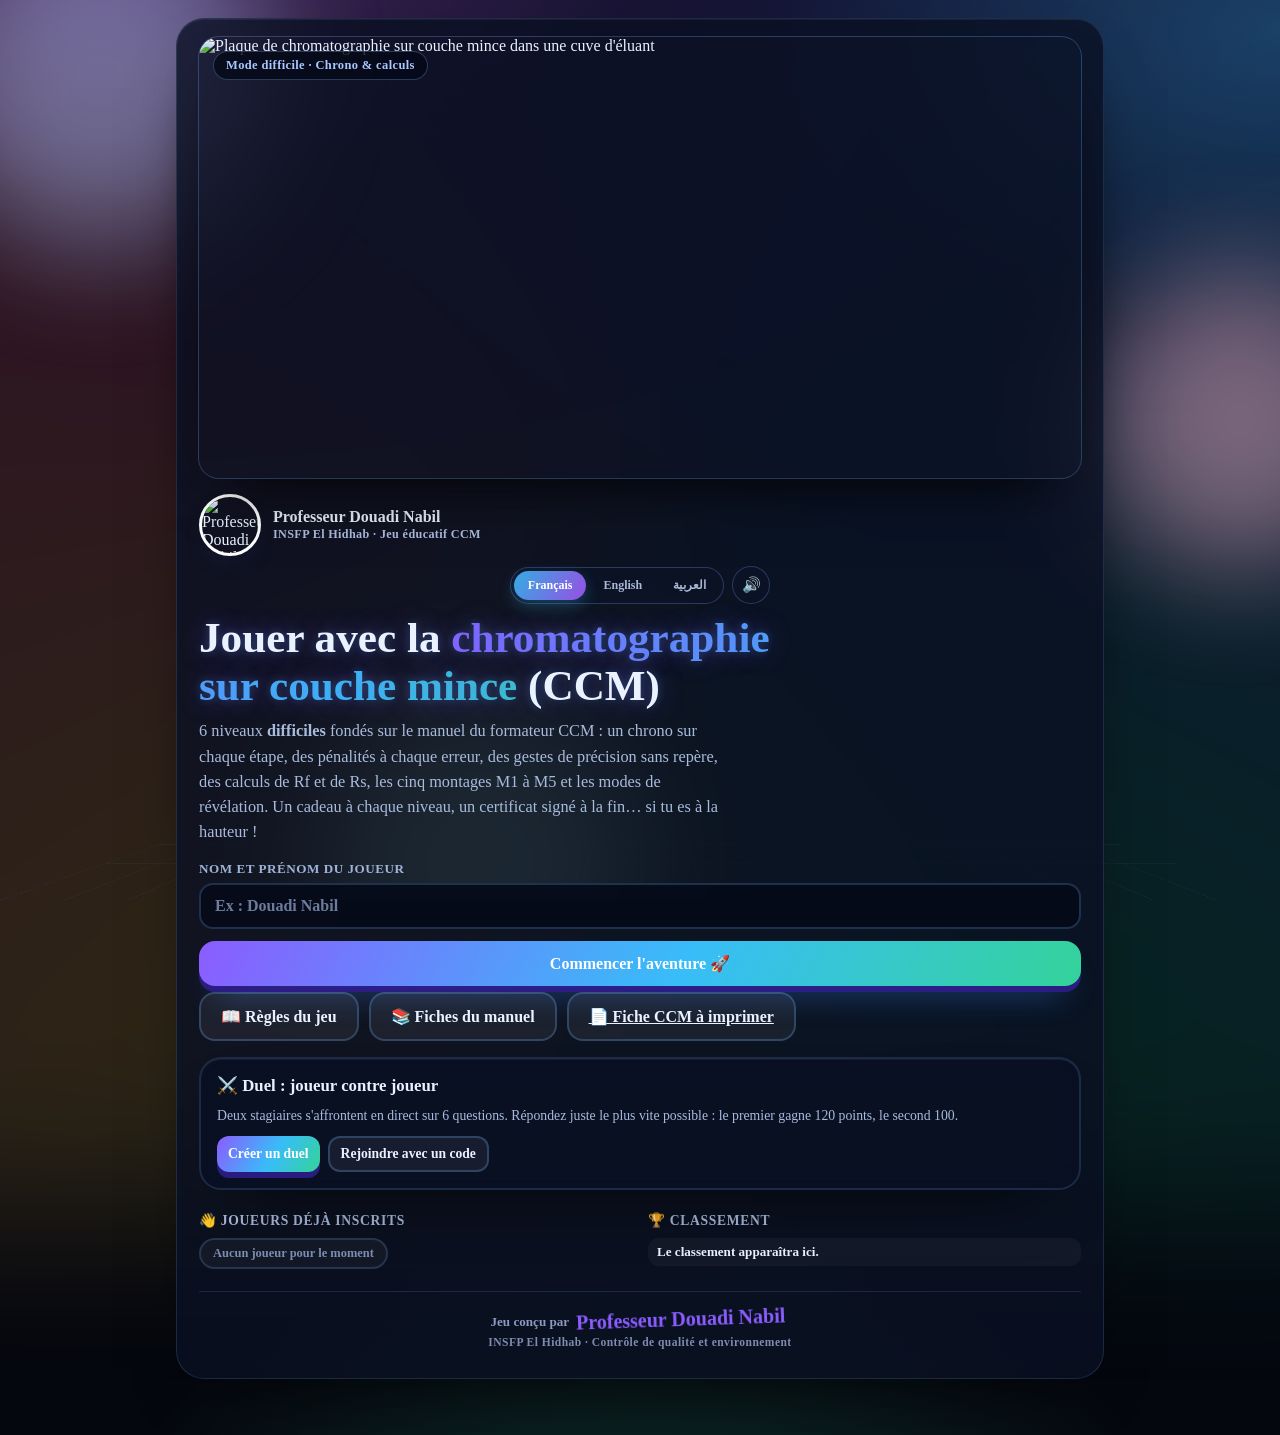
==== index.html @ 7865f190 "Add files via upload" ====
<!DOCTYPE html>
<html lang="fr">
<head>
<meta charset="utf-8">
<meta name="viewport" content="width=device-width, initial-scale=1">
<title>Jouer avec la chromatographie sur couche mince (CCM)</title>
<link rel="icon" type="image/png" href="images/favicon.png">
<link rel="apple-touch-icon" href="images/logo-professeur.png">
<link rel="stylesheet" href="styles.css">
</head>
<body>

<div class="blobs" aria-hidden="true">
  <span class="blob b1"></span><span class="blob b2"></span><span class="blob b3"></span>
</div>

<header id="topbar" class="topbar hidden">
  <button id="btnBackMap" class="btn-ghost" type="button">← Niveaux</button>
  <div class="topbar-player" id="tbPlayer">—</div>
  <div class="topbar-score">⭐ <span id="tbTotal">0</span> pts</div>
  <div class="lang-switch" role="group" aria-label="Langue / Language / اللغة">
    <button class="lang-btn" data-lang="fr" type="button">FR</button>
    <button class="lang-btn" data-lang="en" type="button">EN</button>
    <button class="lang-btn" data-lang="ar" type="button">ع</button>
  </div>
  <button class="sound-btn" data-sound type="button" aria-label="Son">🔊</button>
  <button id="btnRulesTop" class="btn-ghost btn-small" type="button" aria-label="Règles du jeu" data-i18n-aria="nav.rulesAria">📖</button>
  <button id="btnManuelTop" class="btn-ghost btn-small" type="button" aria-label="Fiches du manuel CCM" data-i18n-aria="nav.manualAria">📚</button>
</header>

<main id="app">

  <!-- ---------- ACCUEIL ---------- -->
  <section id="screen-home" class="screen">
    <div class="home-card">
      <div class="hero">
        <img src="images/tlc-hero.jpg" alt="Plaque de chromatographie sur couche mince dans une cuve d'éluant">
        <span class="hero-badge" data-i18n="home.badge">Mode difficile · Chrono &amp; calculs</span>
      </div>

      <div class="brand">
        <img class="brand-logo" src="images/logo-professeur.png" alt="Professeur Douadi Nabil">
        <div class="brand-txt">
          <strong>Professeur Douadi Nabil</strong>
          <span data-i18n="home.brandSub">INSFP El Hidhab · Jeu éducatif CCM</span>
        </div>
      </div>

      <div class="home-tools">
        <div class="lang-switch home-lang" role="group" aria-label="Langue / Language / اللغة">
          <button class="lang-btn" data-lang="fr" type="button">Français</button>
          <button class="lang-btn" data-lang="en" type="button">English</button>
          <button class="lang-btn" data-lang="ar" type="button">العربية</button>
        </div>
        <button class="sound-btn" data-sound type="button" aria-label="Son">🔊</button>
      </div>

      <h1 data-i18n="home.title" data-i18n-html>Jouer avec la <span class="grad">chromatographie<br>sur couche mince</span> (CCM)</h1>
      <p class="lead" data-i18n="home.lead" data-i18n-html>
        6 niveaux <strong>difficiles</strong> fondés sur le manuel du formateur CCM : un chrono sur chaque étape,
        des pénalités à chaque erreur, des gestes de précision sans repère, des calculs de Rf et de Rs,
        les cinq montages M1 à M5 et les modes de révélation.
        Un cadeau à chaque niveau, un certificat à la fin… si tu es à la hauteur&nbsp;!
      </p>

      <form id="playerForm" class="player-form" autocomplete="off">
        <label class="field">
          <span data-i18n="home.nameLabel">Nom et prénom du joueur</span>
          <input id="inputNomComplet" type="text" maxlength="48" placeholder="Ex : Douadi Nabil" data-i18n-placeholder="home.namePlaceholder" required>
        </label>
        <button type="submit" class="btn btn-primary btn-wide" data-i18n="home.start">Commencer l'aventure 🚀</button>
      </form>

      <p id="formHint" class="hint hidden"></p>

      <div class="home-actions">
        <button id="btnRulesHome" class="btn btn-ghost" type="button" data-i18n="nav.rules">📖 Règles du jeu</button>
        <button id="btnManuelHome" class="btn btn-ghost" type="button" data-i18n="nav.manual">📚 Fiches du manuel</button>
        <a href="fiche-ccm.html" target="_blank" rel="noopener" class="btn btn-ghost" data-i18n="home.printSheet">📄 Fiche CCM à imprimer</a>
      </div>

      <div class="panel duel-entry">
        <h3 data-i18n="home.duelTitle">⚔️ Duel : joueur contre joueur</h3>
        <p class="atelier-note" data-i18n="home.duelText">Deux stagiaires s'affrontent en direct sur 6 questions. Répondez juste le plus vite possible : le premier gagne 120 points, le second 100.</p>
        <div class="duel-actions">
          <button id="btnCreateDuel" class="btn btn-primary btn-small" type="button" data-i18n="home.createDuel">Créer un duel</button>
          <button id="btnJoinDuel" class="btn btn-ghost btn-small" type="button" data-i18n="home.joinDuel">Rejoindre avec un code</button>
          <button id="btnResumeDuel" class="btn btn-ghost btn-small hidden" type="button" data-i18n="home.resumeDuel">Reprendre le duel</button>
        </div>
        <p class="comp-status offline" id="duelStatus" hidden></p>
      </div>

      <div class="home-extra">
        <div>
          <h3 class="mini-title" data-i18n="home.playersTitle">👋 Joueurs déjà inscrits</h3>
          <div id="homePlayers" class="players-strip"></div>
        </div>
        <div>
          <h3 class="mini-title" data-i18n="home.leaderTitle">🏆 Classement</h3>
          <div id="homeLeader" class="leaderboard small"></div>
        </div>
      </div>

      <p class="credit">
        <span data-i18n="home.credit">Jeu conçu par</span> <span class="credit-sign">Professeur Douadi Nabil</span>
        <span class="credit-role" data-i18n="home.creditRole">INSFP El Hidhab · Contrôle de qualité et environnement</span>
      </p>
    </div>
  </section>

  <!-- ---------- DUEL ENTRE STAGIAIRES ---------- -->
  <section id="screen-duel" class="screen hidden">
    <div class="duel-card">
      <div class="duel-top">
        <button id="btnDuelExit" class="btn btn-ghost btn-small" type="button" data-i18n="duel.quit">← Quitter</button>
        <span class="duel-badge">Code du duel : <b id="duelCode">—</b></span>
        <button id="btnDuelCopy" class="btn btn-ghost btn-small" type="button" data-i18n="duel.copy">Copier le code</button>
      </div>
      <div class="duel-board">
        <div class="duel-side">
          <span class="duel-pname" id="duelMeName">—</span>
          <span class="duel-pscore" id="duelMeScore">0</span>
        </div>
        <span class="duel-vs">VS</span>
        <div class="duel-side opp">
          <span class="duel-pname" id="duelOppName" data-i18n="duel.waiting">En attente…</span>
          <span class="duel-pscore" id="duelOppScore">0</span>
        </div>
      </div>
      <div class="duel-progress"><div class="duel-progress-fill" id="duelProgress"></div></div>
      <p id="duelError" class="hint hidden"></p>
      <div id="duelBody" class="duel-body"></div>
    </div>
  </section>

  <!-- ---------- CARTE DES NIVEAUX ---------- -->
  <section id="screen-map" class="screen hidden">
    <div class="map-head">
      <div>
        <p class="eyebrow" data-i18n="map.eyebrow">Joueur</p>
        <h2 id="mapPlayer">—</h2>
      </div>
      <div class="map-total">
        <span id="mapTotal">0</span>
        <small data-i18n="map.outOf">points / 600</small>
      </div>
    </div>

    <div class="bar bar-lg"><div id="mapProgress"></div></div>

    <div id="phaseGrid" class="phase-grid"></div>

    <div class="panels">
      <div class="panel">
        <h3 data-i18n="map.gifts">🎁 Mes cadeaux</h3>
        <div id="giftShelf" class="gift-shelf"></div>
      </div>
      <div class="panel">
        <h3 data-i18n="map.localBoard">🏆 Classement (cet appareil)</h3>
        <div id="leaderboard" class="leaderboard"></div>
      </div>
    </div>

    <div class="panel competition">
      <h3 data-i18n="map.compTitle">🌐 Compétition en ligne</h3>
      <p class="comp-status offline" id="compStatus" data-i18n="map.compChecking">Vérification du serveur de compétition…</p>
      <div id="onlineLeaderboard" class="leaderboard"></div>
      <div class="comp-actions">
        <button id="btnPublishScore" class="btn btn-primary btn-small" type="button" data-i18n="map.publish">Publier mon score</button>
        <button id="btnRefreshOnline" class="btn btn-ghost btn-small" type="button" data-i18n="map.refresh">Actualiser</button>
        <button id="btnResetOnline" class="btn btn-ghost btn-small" type="button" data-i18n="map.reset">Réinitialiser (professeur)</button>
      </div>
      <p class="atelier-note" style="margin-top:8px" data-i18n="map.compNote">Les stagiaires qui ouvrent le jeu en ligne partagent ce classement ; le meilleur score de chaque niveau est conservé.</p>
    </div>

    <div class="map-actions">
      <button id="btnCertificat" class="btn btn-primary hidden" type="button" data-i18n="map.certificate">🏅 Voir mon certificat</button>
      <button id="btnRulesMap" class="btn btn-ghost" type="button" data-i18n="nav.rules">📖 Règles du jeu</button>
      <button id="btnManuelMap" class="btn btn-ghost" type="button" data-i18n="nav.manual">📚 Fiches du manuel</button>
      <a href="fiche-ccm.html" target="_blank" rel="noopener" class="btn btn-ghost" data-i18n="map.printSheet">📄 Fiche CCM à imprimer</a>
      <button id="btnChangePlayer" class="btn btn-ghost" type="button" data-i18n="map.changePlayer">Changer de joueur</button>
    </div>
  </section>

  <!-- ---------- NIVEAU EN COURS ---------- -->
  <section id="screen-phase" class="screen hidden">
    <div class="phase-head">
      <div class="phase-emoji" id="phaseEmoji">🔬</div>
      <div>
        <p class="eyebrow" id="phaseKicker">Niveau 1</p>
        <h2 id="phaseTitle">—</h2>
      </div>
      <div class="phase-score"><span id="phaseScore">0</span><small data-i18n="phase.outOf">/ 100 pts</small></div>
    </div>
    <div class="bar"><div id="phaseProgressBar"></div></div>

    <div id="stepCard" class="card step-card"></div>
    <div id="stepFooter" class="step-footer"></div>
  </section>

  <!-- ---------- CERTIFICAT ---------- -->
  <section id="screen-end" class="screen hidden">
    <div class="certif">
      <img class="certif-logo" src="images/logo-professeur.png" alt="Professeur Douadi Nabil">
      <p class="eyebrow" data-i18n="cert.eyebrow">Certificat de réussite · CCM</p>
      <h2 id="endName">—</h2>
      <p class="certif-text" data-i18n="cert.text" data-i18n-html>
        a terminé les 6 niveaux du jeu<br>
        <strong>Jouer avec la chromatographie sur couche mince</strong>
      </p>
      <div class="certif-total"><span id="endTotal">0</span> <small data-i18n="cert.totalSmall">/ 600 points</small></div>
      <p class="certif-note"><span data-i18n="cert.note">Note</span> : <b id="endNote">0</b> / 20 <span class="certif-mention" id="endMention">—</span></p>
      <div class="medal" id="endMedal"></div>
      <div class="gift-shelf" id="endGifts"></div>
      <div class="certif-sign">
        <div class="certif-signature">
          <svg class="signature-stroke" viewBox="0 0 240 46" aria-hidden="true">
            <path d="M6 31c13-20 23-25 29-17 6 9-5 18 3 20 9 3 16-17 23-20 6-3 5 11 12 12 8 1 13-13 19-15 5-2 5 9 11 10 9 1 17-8 23-14 6-6 9-3 6 4-3 6-1 9 5 9 9 0 17-6 23-12"/>
            <path d="M16 39c52-7 128-9 210-5"/>
          </svg>
          <p class="certif-sign-name">Professeur Douadi Nabil</p>
          <p class="certif-sign-role" data-i18n="cert.signRole">Formateur · INSFP El Hidhab</p>
        </div>
        <div class="certif-seal" aria-hidden="true">
          <span>INSFP</span>
          <strong>PR D. NABIL</strong>
          <span>CCM</span>
        </div>
      </div>
      <p class="certif-date" id="endDate"></p>
    </div>

    <div class="map-actions">
      <button class="btn btn-primary" id="btnPrint" type="button" data-i18n="cert.print">🖨️ Imprimer mon certificat</button>
      <button class="btn btn-ghost" id="btnEndBack" type="button" data-i18n="cert.back">← Retour aux niveaux</button>
    </div>
  </section>

</main>

<!-- ---------- MODALE CADEAU ---------- -->
<div id="modal" class="modal hidden" role="dialog" aria-modal="true" aria-labelledby="modalTitle">
  <div class="modal-card">
    <img id="modalImg" class="modal-img" src="images/cadeau.jpg" alt="Cadeau de niveau">
    <h3 id="modalTitle" data-i18n="modal.title">Cadeau débloqué !</h3>
    <div class="stars" id="modalStars"></div>
    <p id="modalText"></p>
    <button id="modalBtn" class="btn btn-primary btn-wide" type="button" data-i18n="modal.continue">Continuer</button>
  </div>
</div>

<div id="rulesModal" class="modal hidden" role="dialog" aria-modal="true" aria-labelledby="rulesTitle">
  <div class="modal-card rules-card">
    <h3 id="rulesTitle" data-i18n="rules.title">📖 Règles du jeu</h3>
    <div class="rules-body" id="rulesBody">
      <p class="rules-lead">
        Objectif : terminer les <strong>5 niveaux</strong> de la chromatographie sur couche mince
        en marquant un maximum de points et en débloquant les 5 cadeaux.
      </p>

      <h4>👤 Joueurs</h4>
      <ul>
        <li>Chaque joueur s’inscrit avec son <strong>nom et prénom</strong>, dans un seul champ.</li>
        <li>Scores et cadeaux sont enregistrés sur cet ordinateur : on reprend sa partie avec le même nom.</li>
        <li>Le classement compare tous les joueurs enregistrés sur la machine.</li>
      </ul>

      <h4>🎯 Progression et points</h4>
      <ul>
        <li>6 niveaux, <strong>100 points maximum par niveau</strong> (600 au total).</li>
        <li>Un niveau se débloque en terminant le précédent (score supérieur à 0).</li>
        <li>Seul le <strong>meilleur score</strong> de chaque niveau est conservé : rejouer ne peut que l’améliorer.</li>
        <li>Étoiles : ★ dès qu’un point est marqué, ★★ à partir de 60, ★★★ à partir de 90.</li>
      </ul>

      <h4>⏱ Chrono (mode difficile)</h4>
      <table class="rules-table">
        <tr><th>Étape</th><th>Temps accordé</th></tr>
        <tr><td>Quiz</td><td>18 s</td></tr>
        <tr><td>Choix du matériel</td><td>35 s</td></tr>
        <tr><td>Remise en ordre</td><td>40 s</td></tr>
        <tr><td>Calculs (Rf, Rs, volume)</td><td>30 s</td></tr>
        <tr><td>Dépôt sur la plaque</td><td>22 s</td></tr>
      </table>
      <p class="rules-note">Temps écoulé = 0 point pour l’étape, et la bonne réponse est affichée.</p>

      <h4>⚠️ Pénalités</h4>
      <ul>
        <li>Mauvaise réponse à un quiz : <strong>−5 points</strong>.</li>
        <li>Chaque intrus coché dans le matériel : <strong>−5 points</strong>.</li>
        <li>Chaque erreur dans la remise en ordre : <strong>−5 points</strong>.</li>
        <li>Le score d’un niveau ne peut jamais descendre sous 0.</li>
      </ul>

      <h4>🧪 Règles de laboratoire</h4>
      <ul>
        <li>Tracer la ligne de base <strong>au crayon</strong>, jamais au stylo (son encre serait entraînée).</li>
        <li>Déposer la tache <strong>juste au-dessus de la ligne de base</strong>, au centre : trop haute, trop basse ou trop près du bord, elle est pénalisée.</li>
        <li>L’éluant reste <strong>sous le dépôt</strong> et ne doit jamais le toucher.</li>
        <li>Arrêter l’élution <strong>sur la ligne d’arrêt</strong> : trop tôt ou trop tard coûte des points.</li>
        <li>Rf = distance parcourue par la tache ÷ distance parcourue par le front, toujours entre 0 et 1.</li>
        <li>Calculs au centième (0,40 · 4,16) ; virgule ou point acceptés.</li>
      </ul>

      <h4>🎁 Cadeaux et certificat</h4>
      <ul>
        <li>Un cadeau par niveau terminé, quelle que soit la note.</li>
        <li>Certificat imprimable quand les 6 niveaux sont terminés : bronze dès 180 points, argent dès 360, or dès 540.</li>
        <li><strong>Note sur 20</strong> : total des points ÷ 600 × 20, avec mention (Insuffisant &lt; 10, Passable 10, Assez bien 12, Bien 14, Très bien 16, Excellent 18).</li>
      </ul>
    </div>
    <button id="rulesClose" class="btn btn-primary btn-wide" type="button" data-i18n="rules.close">J’ai compris, je joue ! 🚀</button>
  </div>
</div>

<div id="manualModal" class="modal hidden" role="dialog" aria-modal="true" aria-labelledby="manualTitle">
  <div class="modal-card manual-card">
    <h3 id="manualTitle">📚 Fiches du manuel CCM</h3>
    <p class="manual-src">D’après le <strong>Manuel du formateur — Structure et montage de la chromatographie sur couche mince</strong>, Professeur DOUADI Nabil, INSFP El Hidhab (2026–2027).</p>
    <p class="manual-sign">Professeur Douadi Nabil</p>
    <p class="manual-intro">Les valeurs et gestes attendus dans les niveaux, à consulter à tout moment.</p>

    <details open>
      <summary>1 · Les 7 étapes d’une CCM</summary>
      <table class="rules-table">
        <tr><th>#</th><th>Étape</th><th>Matériel</th><th>Valeurs</th></tr>
        <tr><td>1</td><td>Plaque</td><td>Silice gel 60 F254</td><td>0,2–0,25 mm · 5×10 ou 10×20 cm</td></tr>
        <tr><td>2</td><td>Dépôt</td><td>Capillaire, microseringue</td><td>1 à 5 µL · tache ≤ 3 mm</td></tr>
        <tr><td>3</td><td>Cuve + éluant</td><td>Cuve fermée, papier filtre</td><td>éluant 0,5 cm · saturation 15–30 min</td></tr>
        <tr><td>4</td><td>Développement</td><td>Plaque verticale, cuve fermée</td><td>front à 1 cm du haut · 10–30 min</td></tr>
        <tr><td>5</td><td>Séchage</td><td>Air / hotte</td><td>éluant totalement évaporé</td></tr>
        <tr><td>6</td><td>Révélation</td><td>Lampe UV, réactifs</td><td>254 / 365 nm · 100–110 °C</td></tr>
        <tr><td>7</td><td>Lecture</td><td>Règle, photo, densitomètre</td><td>Rf, couleur, intensité</td></tr>
      </table>
    </details>

    <details>
      <summary>2 · Grandeurs et valeurs de référence</summary>
      <table class="rules-table">
        <tr><th>Grandeur</th><th>Valeur à retenir</th></tr>
        <tr><td>Rf = d / D</td><td>optimal 0,3 à 0,7 (extrêmes 0,2–0,8)</td></tr>
        <tr><td>Écart ΔRf</td><td>≥ 0,1 entre deux taches voisines</td></tr>
        <tr><td>Résolution Rs = 2(d₂−d₁)/(w₁+w₂)</td><td>≥ 1,5 : taches bien séparées</td></tr>
        <tr><td>Ligne de dépôt</td><td>1 à 1,5 cm du bord inférieur</td></tr>
        <tr><td>Volume déposé</td><td>1 à 5 µL · tache ≤ 3 mm</td></tr>
        <tr><td>Hauteur d’éluant</td><td>0,5 cm (au plus 1 cm)</td></tr>
        <tr><td>Saturation de la cuve</td><td>15 à 30 min</td></tr>
        <tr><td>Arrêt du front</td><td>à 1 cm du haut de la plaque</td></tr>
        <tr><td>Lampe UV</td><td>254 nm (extinction) et 365 nm (fluorescence)</td></tr>
        <tr><td>Couche / grains</td><td>0,2–0,25 mm · 10–15 µm (HPTLC : 0,1–0,2 mm · 5 µm)</td></tr>
      </table>
    </details>

    <details>
      <summary>3 · Les 7 fiches composants</summary>
      <ul class="manual-list">
        <li><strong>Plaque</strong> : supporte la silice ; manipuler par les bords, ne pas toucher la couche, stocker au sec.</li>
        <li><strong>Dépôt</strong> : capillaire 1–5 µL, toucher la plaque ~1 s sans appuyer, sécher entre deux passages.</li>
        <li><strong>Cuve</strong> : couvercle rodé + papier filtre ; éluant 0,5 cm ; saturation 15–30 min ; ne pas bouger pendant la migration.</li>
        <li><strong>Éluant</strong> : mélange de 2–3 solvants mesurés séparément, préparé juste avant ; 10–15 mL pour une cuve 10×5 cm.</li>
        <li><strong>Révélation UV</strong> : 254 nm → taches sombres sur fond vert ; 365 nm → fluorescence ; encercler au crayon.</li>
        <li><strong>Révélation chimique</strong> : iode (brun, réversible), ninhydrine (acides aminés, violet), vanilline-H₂SO₄ (lipides), KMnO₄.</li>
        <li><strong>Lecture</strong> : règle, photo avec échelle, schéma au cahier ; noter éluant, plaque, température et date.</li>
      </ul>
    </details>

    <details>
      <summary>4 · Les 5 montages types (M1 à M5)</summary>
      <table class="rules-table">
        <tr><th>Montage</th><th>Usage</th><th>Point clé</th></tr>
        <tr><td>M1 bécher couvert</td><td>initiation, essai d’éluant</td><td>saturation incomplète, front incurvé</td></tr>
        <tr><td>M2 cuve saturée</td><td>routine, 10 pistes et plus</td><td>front droit, Rf reproductibles</td></tr>
        <tr><td>M3 bidimensionnelle</td><td>mélanges très complexes</td><td>2 éluants à 90°, un seul dépôt</td></tr>
        <tr><td>M4 HPTLC</td><td>dosage, traçabilité</td><td>applicateur en bandes + densitomètre</td></tr>
        <tr><td>M5 préparative</td><td>isoler 5 à 100 mg</td><td>bande, grattage, extraction polaire</td></tr>
      </table>
    </details>

    <details>
      <summary>5 · Choisir l’éluant</summary>
      <table class="rules-table">
        <tr><th>Constituants</th><th>Éluant indicatif (v/v)</th></tr>
        <tr><td>Très apolaires (lipides, carotènes)</td><td>hexane / acétate d’éthyle 90:10 à 80:20</td></tr>
        <tr><td>Pigments végétaux</td><td>éther de pétrole / acétone 70:30</td></tr>
        <tr><td>Polarité moyenne (additifs)</td><td>toluène / acétate d’éthyle 70:30</td></tr>
        <tr><td>Polaires, acides aminés</td><td>n-butanol / acide acétique / eau 4:1:1</td></tr>
      </table>
      <p class="rules-note">Taches trop basses (Rf &lt; 0,2) → plus de solvant polaire. Trop hautes (Rf &gt; 0,8) → moins.</p>
    </details>

    <details>
      <summary>6 · Révélation : quel mode choisir ?</summary>
      <table class="rules-table">
        <tr><th>Mode</th><th>Cible</th><th>Réversible</th></tr>
        <tr><td>Visible</td><td>composés colorés</td><td>oui</td></tr>
        <tr><td>UV 254 nm</td><td>composés absorbants</td><td>oui</td></tr>
        <tr><td>UV 365 nm</td><td>composés fluorescents</td><td>oui</td></tr>
        <tr><td>Iode</td><td>organiques variés</td><td>oui (s’estompe)</td></tr>
        <tr><td>Ninhydrine</td><td>acides aminés (violet, 105 °C)</td><td>non</td></tr>
        <tr><td>Vanilline / H₂SO₄</td><td>lipides, stérols</td><td>non</td></tr>
      </table>
      <p class="rules-note">Ordre : visible → UV → réactif chimique. Encercler les taches au crayon à chaque étape.</p>
    </details>

    <details>
      <summary>7 · Dépannage</summary>
      <table class="rules-table">
        <tr><th>Symptôme</th><th>Action corrective</th></tr>
        <tr><td>Taches traînantes</td><td>diluer, déposer moins, ajuster l’éluant</td></tr>
        <tr><td>Front oblique ou incurvé</td><td>saturer 15–30 min, poser la plaque droite</td></tr>
        <tr><td>Taches non séparées</td><td>changer la proportion ou la nature des solvants, essayer M3</td></tr>
        <tr><td>Taches au front ou au dépôt</td><td>diminuer ou augmenter la polarité de l’éluant</td></tr>
        <tr><td>Rf non reproductibles</td><td>éluant frais, même cuve, même saturation, plaque activée</td></tr>
        <tr><td>Dépôts dissous dans la cuve</td><td>niveau d’éluant trop haut : réduire à 0,5 cm et recommencer</td></tr>
      </table>
    </details>

    <details>
      <summary>8 · Glossaire français – anglais</summary>
      <table class="rules-table">
        <tr><th>Français</th><th>Anglais</th></tr>
        <tr><td>Chromatographie sur couche mince</td><td>thin-layer chromatography (TLC)</td></tr>
        <tr><td>Rapport frontal</td><td>retardation factor (Rf)</td></tr>
        <tr><td>Front du solvant</td><td>solvent front</td></tr>
        <tr><td>Ligne de dépôt</td><td>origin / starting line</td></tr>
        <tr><td>Éluant / phase mobile</td><td>eluent / mobile phase</td></tr>
        <tr><td>Phase stationnaire</td><td>stationary phase</td></tr>
        <tr><td>Cuve de développement</td><td>developing chamber</td></tr>
        <tr><td>Saturation</td><td>chamber saturation</td></tr>
        <tr><td>Révélation</td><td>visualization</td></tr>
        <tr><td>Témoin / étalon</td><td>reference standard</td></tr>
        <tr><td>Co-chromatographie</td><td>co-spotting</td></tr>
        <tr><td>Traînée</td><td>tailing / streaking</td></tr>
        <tr><td>HPTLC</td><td>high-performance TLC</td></tr>
      </table>
    </details>

    <p class="rules-note">« Une bonne CCM tient en cinq gestes : saturer la cuve, déposer petit, garder la ligne de dépôt au-dessus de l’éluant, marquer le front tout de suite, comparer toujours avec un témoin. » — Pr Douadi Nabil</p>

    <button id="manualClose" class="btn btn-primary btn-wide" type="button">Retour au jeu</button>
  </div>
</div>

<div id="confetti" class="confetti-layer" aria-hidden="true"></div>

<script src="i18n.js"></script>
<script src="sound.js"></script>
<script src="game.js"></script>
</body>
</html>
---- styles.css ----
:root{
  --ink:#17203a;
  --ink-soft:#4b5878;
  --paper:#ffffff;
  --line:#e3e8f5;
  --violet:#7b5cff;
  --blue:#3b82f6;
  --pink:#ff5c8a;
  --green:#12b886;
  --yellow:#ffc93c;
  --orange:#ff8a3d;
  --radius:22px;
  --shadow:0 18px 40px -22px rgba(24,36,80,.35);
  --shadow-lg:0 30px 60px -30px rgba(24,36,80,.45);
}

*{box-sizing:border-box}
html,body{margin:0;padding:0}
body{
  font-family:"Times New Roman",Times,Georgia,serif;
  color:var(--ink);
  min-height:100vh;
  background:
    radial-gradient(1100px 600px at 8% -10%, #e5edff 0%, transparent 60%),
    radial-gradient(900px 500px at 100% 0%, #ffe8f3 0%, transparent 55%),
    radial-gradient(900px 600px at 50% 110%, #e2fff3 0%, transparent 60%),
    #f7f9ff;
  overflow-x:hidden;
}
h1,h2,h3,.btn,.phase-emoji,.map-total span,.certif-total span{
  font-family:"Times New Roman",Times,Georgia,serif;
}
h1{font-size:clamp(1.7rem,4vw,2.7rem);line-height:1.12;margin:.6rem 0 .5rem;font-weight:800}
h2{font-size:clamp(1.35rem,3vw,1.9rem);margin:.15rem 0;font-weight:800}
h3{font-size:1.05rem;margin:0 0 .55rem;font-weight:800}
p{margin:.4rem 0;line-height:1.55}
.hidden{display:none !important}
.grad{
  background:linear-gradient(95deg,var(--violet),var(--blue) 35%,var(--green) 65%,var(--pink));
  -webkit-background-clip:text;background-clip:text;color:transparent;
}

/* ---------- décor ---------- */
.blobs{position:fixed;inset:0;pointer-events:none;z-index:0;overflow:hidden}
.blob{position:absolute;border-radius:50%;filter:blur(60px);opacity:.45;animation:float 16s ease-in-out infinite}
.b1{width:340px;height:340px;background:#b9c8ff;top:-90px;left:-70px}
.b2{width:300px;height:300px;background:#ffc0d8;top:30%;right:-110px;animation-delay:-5s}
.b3{width:320px;height:320px;background:#a8f0d3;bottom:-120px;left:25%;animation-delay:-9s}
@keyframes float{0%,100%{transform:translate3d(0,0,0)}50%{transform:translate3d(0,-26px,0)}}

/* ---------- mise en page ---------- */
main{position:relative;z-index:1;max-width:960px;margin:0 auto;padding:0 16px 56px}
.screen{animation:screenIn .45s cubic-bezier(.2,.8,.3,1) both}
@keyframes screenIn{from{opacity:0;transform:translateY(14px)}to{opacity:1;transform:none}}

/* ---------- barre haute ---------- */
.topbar{
  position:sticky;top:0;z-index:30;
  display:flex;align-items:center;justify-content:space-between;gap:10px;
  padding:12px 18px;
  background:rgba(255,255,255,.82);
  backdrop-filter:blur(14px);
  border-bottom:1px solid rgba(227,232,245,.9);
}
.topbar-player{font-weight:800;font-size:.95rem;color:var(--ink);white-space:nowrap;overflow:hidden;text-overflow:ellipsis}
.topbar-score{
  font-weight:800;font-size:.9rem;color:#7a4a00;
  background:linear-gradient(120deg,#fff3c9,#ffe08a);
  border-radius:999px;padding:6px 14px;white-space:nowrap;
}

/* ---------- accueil ---------- */
.home-card{
  margin-top:18px;background:var(--paper);border-radius:28px;
  box-shadow:var(--shadow-lg);padding:18px 22px 26px;
  border:1px solid rgba(227,232,245,.8);
}
.hero{position:relative;border-radius:20px;overflow:hidden;box-shadow:var(--shadow)}
.hero img{display:block;width:100%;height:auto;aspect-ratio:16/8;object-fit:cover}
/* logo du professeur */
.brand{display:flex;align-items:center;gap:12px;margin:16px 0 4px}
.brand-logo{width:62px;height:62px;border-radius:50%;object-fit:cover;border:3px solid #fff;box-shadow:0 10px 22px -12px rgba(24,36,80,.75);flex:none}
.brand-txt{display:flex;flex-direction:column;line-height:1.25}
.brand-txt strong{font-family:"Times New Roman",Times,serif;font-size:1rem}
.brand-txt span{font-size:.76rem;font-weight:700;color:var(--ink-soft);letter-spacing:.03em}
.certif-logo{
  width:78px;height:78px;border-radius:50%;object-fit:cover;display:block;margin:0 auto 8px;
  border:3px solid #fff;box-shadow:0 12px 26px -14px rgba(24,36,80,.65);
}

.hero-badge{
  position:absolute;left:14px;top:14px;
  background:rgba(255,255,255,.92);color:var(--violet);
  font-weight:800;font-size:.78rem;letter-spacing:.03em;
  padding:6px 12px;border-radius:999px;
}
.lead{color:var(--ink-soft);font-size:1.02rem;max-width:64ch}
.hint{color:#b4325a;background:#ffe8ef;border-radius:12px;padding:8px 12px;font-weight:700}

.player-form{display:grid;grid-template-columns:1fr;gap:12px;margin:16px 0 6px}
.field{display:flex;flex-direction:column;gap:6px;font-size:.82rem;font-weight:800;color:var(--ink-soft);text-transform:uppercase;letter-spacing:.04em}
.field input{
  font-family:inherit;font-size:1rem;font-weight:600;color:var(--ink);
  padding:12px 14px;border-radius:14px;border:2px solid var(--line);
  background:#fbfcff;transition:.2s;text-transform:none;letter-spacing:0;
}
.field input:focus{outline:none;border-color:var(--violet);box-shadow:0 0 0 4px rgba(123,92,255,.15);background:#fff}
.player-form .btn-wide{grid-column:1/-1}

.home-extra{display:grid;grid-template-columns:1fr 1fr;gap:16px;margin-top:22px}
.mini-title{font-size:.85rem;text-transform:uppercase;letter-spacing:.05em;color:var(--ink-soft)}
.players-strip{display:flex;flex-wrap:wrap;gap:8px}
.player-chip{
  border:2px solid var(--line);background:#fff;border-radius:999px;
  padding:7px 13px;font-weight:800;font-size:.85rem;color:var(--ink);cursor:pointer;
  transition:.18s;font-family:inherit;
}
.player-chip:hover{border-color:var(--violet);transform:translateY(-1px);box-shadow:0 6px 16px -10px rgba(24,36,80,.6)}

/* ---------- boutons ---------- */
.btn{
  border:0;cursor:pointer;font-size:1rem;font-weight:800;
  padding:13px 20px;border-radius:16px;transition:.18s;
  display:inline-flex;align-items:center;justify-content:center;gap:8px;
  font-family:"Times New Roman",Times,Georgia,serif;
}
.btn-primary{
  color:#fff;
  background:linear-gradient(120deg,var(--violet),var(--blue) 55%,var(--green));
  box-shadow:0 14px 26px -14px rgba(59,130,246,.9);
}
.btn-primary:hover{transform:translateY(-2px) scale(1.01);filter:brightness(1.04)}
.btn-primary:active{transform:translateY(0) scale(.99)}
.btn-ghost{
  background:rgba(255,255,255,.9);color:var(--ink);border:2px solid var(--line);
}
.btn-ghost:hover{border-color:var(--violet);color:var(--violet)}
.btn-wide{width:100%}
.btn:disabled{opacity:.45;cursor:not-allowed;transform:none;filter:none}

/* ---------- carte des niveaux ---------- */
.map-head{display:flex;align-items:center;justify-content:space-between;gap:14px;margin:22px 0 12px;flex-wrap:wrap}
.eyebrow{font-size:.76rem;text-transform:uppercase;letter-spacing:.1em;font-weight:800;color:var(--violet);margin:0}
.map-total{display:flex;flex-direction:column;align-items:flex-end}
.map-total span{font-size:2rem;font-weight:800;line-height:1;background:linear-gradient(120deg,var(--violet),var(--pink));-webkit-background-clip:text;background-clip:text;color:transparent}
.map-total small{font-weight:800;color:var(--ink-soft);font-size:.78rem}

.bar{height:10px;border-radius:999px;background:#e8ecf8;overflow:hidden;margin:8px 0 18px}
.bar>div{height:100%;width:0;border-radius:999px;background:linear-gradient(90deg,var(--violet),var(--blue),var(--green));transition:width .6s cubic-bezier(.2,.8,.3,1)}
.bar-lg{height:14px}

.phase-grid{display:grid;grid-template-columns:repeat(auto-fill,minmax(250px,1fr));gap:14px}
.phase-card{
  position:relative;background:#fff;border-radius:var(--radius);padding:16px;
  border:2px solid var(--line);box-shadow:var(--shadow);
  display:flex;flex-direction:column;gap:8px;overflow:hidden;
  transition:.2s;
}
.phase-card::before{content:"";position:absolute;inset:0 0 auto 0;height:6px;background:var(--accent,var(--violet))}
.phase-card:hover{transform:translateY(-3px);box-shadow:var(--shadow-lg)}
.phase-card.locked{opacity:.6;filter:grayscale(.35)}
.phase-card.locked:hover{transform:none}
.pc-top{display:flex;align-items:center;gap:10px;margin-top:6px}
.pc-emoji{font-size:1.7rem;line-height:1;filter:drop-shadow(0 4px 8px rgba(0,0,0,.12))}
.pc-title{font-weight:800;font-size:1rem;line-height:1.2;font-family:"Times New Roman",Times,serif}
.pc-tag{font-size:.76rem;font-weight:700;color:var(--ink-soft)}
.pc-bottom{display:flex;align-items:center;justify-content:space-between;gap:8px;margin-top:auto;padding-top:8px;border-top:1px dashed var(--line)}
.pc-score{font-weight:800;font-size:.85rem}
.pc-score small{color:var(--ink-soft);font-weight:700}
.pc-gift{font-size:1.2rem}
.pc-gift.locked{filter:grayscale(1);opacity:.4}
.pc-btn{font-size:.85rem;padding:8px 14px;border-radius:12px}
.stars{letter-spacing:2px;font-size:1rem;line-height:1;color:var(--yellow)}
.stars .off{color:#dfe4f2}

/* ---------- panneaux ---------- */
.panels{display:grid;grid-template-columns:1fr 1fr;gap:14px;margin-top:16px}
.panel{background:#fff;border-radius:var(--radius);padding:16px;border:2px solid var(--line);box-shadow:var(--shadow)}
.gift-shelf{display:flex;flex-wrap:wrap;gap:8px}
.gift-pill{
  display:flex;align-items:center;gap:6px;background:#f6f3ff;border:2px solid #e5dcff;
  border-radius:999px;padding:6px 12px;font-size:.78rem;font-weight:800;color:#5a3fbf;
  animation:pop .4s cubic-bezier(.2,1.6,.4,1) both;
}
.gift-pill.empty{background:#f4f6fc;border-color:var(--line);color:#93a0bd;font-weight:700}
@keyframes pop{from{transform:scale(.7);opacity:0}to{transform:scale(1);opacity:1}}
.leaderboard{display:flex;flex-direction:column;gap:7px}
.lb-row{display:flex;align-items:center;gap:9px;font-size:.88rem;font-weight:700;padding:6px 9px;border-radius:11px;background:#f8faff}
.lb-row.me{background:linear-gradient(120deg,#efeaff,#e6f1ff);border:1px solid #d9d0ff}
.lb-rank{width:22px;text-align:center;font-weight:800;color:var(--violet)}
.lb-name{flex:1;overflow:hidden;text-overflow:ellipsis;white-space:nowrap}
.lb-score{font-weight:800;color:var(--ink)}
.leaderboard.small .lb-row{font-size:.82rem}
.map-actions{display:flex;gap:10px;justify-content:center;flex-wrap:wrap;margin-top:20px}

/* ---------- niveau ---------- */
.phase-head{display:flex;align-items:center;gap:14px;margin:22px 0 10px;flex-wrap:wrap}
.phase-emoji{
  width:60px;height:60px;border-radius:18px;display:grid;place-items:center;font-size:1.8rem;
  background:#fff;border:2px solid var(--line);box-shadow:var(--shadow);flex:none;
}
.phase-head>div:nth-child(2){flex:1;min-width:180px}
.phase-score{display:flex;flex-direction:column;align-items:flex-end;line-height:1}
.phase-score span{font-size:1.7rem;font-weight:800;color:var(--violet);font-family:"Times New Roman",Times,serif}
.phase-score small{font-size:.72rem;font-weight:800;color:var(--ink-soft)}

.card{background:#fff;border-radius:var(--radius);padding:20px;border:2px solid var(--line);box-shadow:var(--shadow-lg)}
.step-card{animation:screenIn .35s both}
.step-text{color:var(--ink-soft);font-size:.98rem}

/* chronomètre */
.timer{display:flex;align-items:center;gap:10px;margin:10px 0 4px}
.timer.hidden{display:none}
.timer-bar{flex:1;height:8px;border-radius:999px;background:#eef1f9;overflow:hidden}
#timerFill{height:100%;width:100%;border-radius:999px;background:linear-gradient(90deg,#12b886,#ffc93c,#ff5c8a);transition:width .12s linear}
#timerFill.low{background:linear-gradient(90deg,#ff8a3d,#ff5c8a)}
.timer-text{white-space:nowrap;font-weight:800;font-size:.8rem;color:#8a5a00;font-variant-numeric:tabular-nums}
.bullets{margin:.6rem 0 0;padding-left:1.1rem;color:var(--ink-soft);font-size:.93rem}
.bullets li{margin:.3rem 0}
.formula{
  display:inline-block;background:#f2f7ff;border:2px dashed #bcd4ff;border-radius:14px;
  padding:10px 16px;font-weight:800;font-size:1.02rem;color:#1e4ea8;margin:.5rem 0;
}
.formula .frac{display:inline-flex;flex-direction:column;text-align:center;vertical-align:middle;font-size:.82rem;line-height:1.25;margin:0 .2rem}
.formula .frac span:first-child{border-bottom:2px solid #1e4ea8;padding:0 .25rem}

/* choix matériel */
.pick-grid{display:grid;grid-template-columns:repeat(auto-fill,minmax(140px,1fr));gap:10px;margin:14px 0}
.pick{
  border:2px solid var(--line);background:#fbfcff;border-radius:16px;padding:14px 10px;
  display:flex;flex-direction:column;align-items:center;gap:6px;cursor:pointer;
  font-family:inherit;font-weight:800;font-size:.82rem;color:var(--ink);transition:.15s;text-align:center;
}
.pick span{font-size:1.7rem;line-height:1}
.pick:hover{border-color:var(--violet);transform:translateY(-2px)}
.pick.sel{border-color:var(--violet);background:#f1ecff;box-shadow:0 0 0 4px rgba(123,92,255,.14)}
.pick.good{border-color:var(--green);background:#e9fbf3}
.pick.bad{border-color:var(--pink);background:#ffedf2}
.pick:disabled{cursor:default}

/* quiz */
.options{display:flex;flex-direction:column;gap:9px;margin:14px 0 4px}
.option{
  text-align:left;border:2px solid var(--line);background:#fbfcff;border-radius:14px;
  padding:13px 15px;font-family:inherit;font-size:.94rem;font-weight:700;color:var(--ink);
  cursor:pointer;transition:.15s;display:flex;gap:10px;align-items:center;
}
.option .letter{
  width:26px;height:26px;flex:none;border-radius:9px;display:grid;place-items:center;
  background:#eef2ff;color:var(--violet);font-weight:800;font-size:.82rem;
}
.option:hover:not(:disabled){border-color:var(--violet);transform:translateX(3px)}
.option:disabled{cursor:default}
.option.correct{border-color:var(--green);background:#e9fbf3}
.option.correct .letter{background:var(--green);color:#fff}
.option.wrong{border-color:var(--pink);background:#ffedf2}
.option.wrong .letter{background:var(--pink);color:#fff}

/* tri / ordre */
.order-list{display:flex;flex-direction:column;gap:9px;margin:14px 0}
.order-item{
  display:flex;align-items:center;gap:11px;border:2px solid var(--line);background:#fbfcff;
  border-radius:14px;padding:12px 14px;font-family:inherit;font-weight:700;font-size:.9rem;
  color:var(--ink);cursor:pointer;text-align:left;transition:.15s;
}
.order-item:hover:not(:disabled){border-color:var(--violet)}
.order-item .num{
  width:26px;height:26px;flex:none;border-radius:50%;background:#eef2ff;color:var(--violet);
  display:grid;place-items:center;font-weight:800;font-size:.8rem;
}
.order-item.done{background:#f1ecff;border-color:var(--violet);opacity:.85}
.order-item.done .num{background:var(--violet);color:#fff}
.order-item.shake{animation:shake .4s}
@keyframes shake{0%,100%{transform:none}20%{transform:translateX(-6px)}40%{transform:translateX(6px)}60%{transform:translateX(-4px)}80%{transform:translateX(4px)}}

/* atelier plaque */
.atelier{display:flex;gap:18px;align-items:flex-start;flex-wrap:wrap;margin-top:12px}
.canvas-frame{
  position:relative;padding:12px;border-radius:18px;flex:none;
  background:linear-gradient(160deg,#eef3ff,#f7f0ff);border:2px solid #e2e8ff;
}
.canvas-frame canvas{border-radius:10px;display:block;max-width:100%;cursor:crosshair;box-shadow:0 12px 24px -18px rgba(20,30,70,.8);touch-action:manipulation}
.canvas-side{flex:1;min-width:190px}
.atelier-title{font-weight:800;font-size:.9rem;color:var(--violet);text-transform:uppercase;letter-spacing:.04em;margin:0 0 4px}
.atelier-note{font-size:.86rem;color:var(--ink-soft)}
.readout{display:flex;flex-wrap:wrap;gap:8px;margin-top:10px}
.tag{background:#f3f6ff;border-radius:999px;padding:5px 11px;font-size:.76rem;font-weight:800;color:#3b4d7a}
.tag.green{background:#e9fbf3;color:#0b7a58}
.tag.pink{background:#ffedf2;color:#b4325a}

/* feedback + pied d'étape */
.feedback{border-radius:14px;padding:12px 14px;font-size:.9rem;font-weight:700;margin:14px 0 0;animation:screenIn .3s both}
.feedback.ok{background:#e9fbf3;color:#0b6b4f;border:2px solid #bdf0dd}
.feedback.bad{background:#ffedf2;color:#9d2749;border:2px solid #ffd0dd}
.feedback.info{background:#eef3ff;color:#2b4a8a;border:2px solid #d3e0ff}
.step-footer{display:flex;justify-content:flex-end;gap:10px;margin-top:14px}

/* ---------- certificat ---------- */
.certif{
  margin:22px auto 0;max-width:720px;background:#fff;border-radius:26px;
  padding:38px 30px;text-align:center;position:relative;overflow:hidden;
  border:2px solid #e9e2ff;box-shadow:var(--shadow-lg);
}
.certif::before{
  content:"";position:absolute;inset:0;pointer-events:none;
  background:
    radial-gradient(400px 200px at 50% 0%, #f4efff 0%, transparent 70%),
    repeating-linear-gradient(45deg, rgba(123,92,255,.035) 0 12px, transparent 12px 24px);
}
.certif>*{position:relative}
.certif h2{font-size:clamp(1.7rem,5vw,2.4rem);margin:.3rem 0 .2rem;
  background:linear-gradient(120deg,var(--violet),var(--pink));-webkit-background-clip:text;background-clip:text;color:transparent}
.certif-text{color:var(--ink-soft);font-size:1rem}
.certif-total{font-family:"Times New Roman",Times,serif;font-weight:800;font-size:2.4rem;line-height:1;margin:14px 0 4px;color:var(--ink)}
.certif-total small{font-size:.95rem;color:var(--ink-soft);font-weight:800}
.certif-note{
  display:inline-flex;align-items:baseline;gap:6px;flex-wrap:wrap;justify-content:center;
  margin:6px 0 4px;padding:7px 14px;border-radius:999px;
  font-size:.9rem;font-weight:800;color:#e8eeff;
  background:rgba(56,189,248,.12);border:1px solid rgba(56,189,248,.35);
}
.certif-note b{font-size:1.15rem;color:#fff}
.certif-mention{
  font-size:.72rem;font-weight:900;letter-spacing:.08em;text-transform:uppercase;
  color:#c7b3ff;border-left:1px solid rgba(124,158,255,.4);padding-left:8px;margin-left:2px;
}
.medal{font-size:1rem;font-weight:800;color:#7a4a00;background:linear-gradient(120deg,#fff3c9,#ffe08a);display:inline-block;padding:8px 16px;border-radius:999px;margin:8px 0 14px}
.certif .gift-shelf{justify-content:center}
.certif-date{font-size:.78rem;color:#8b96b3;margin-top:10px;font-weight:700}

/* signature du professeur */
.certif-sign{
  margin-top:16px;padding-top:12px;border-top:2px dashed #e2d9ff;
  display:flex;align-items:center;justify-content:space-between;gap:18px;text-align:left;
}
.certif-signature{min-width:0;padding-top:4px}
.signature-stroke{display:block;width:210px;max-width:56vw;height:auto;color:var(--violet);margin:0 0 -20px}
.signature-stroke path{fill:none;stroke:currentColor;stroke-width:2.4;stroke-linecap:round;stroke-linejoin:round;opacity:.85}
.certif-sign-name{
  margin:0;font-family:"Segoe Script","Bradley Hand","Brush Script MT","Lucida Handwriting",cursive;
  font-size:1.7rem;line-height:1.2;font-weight:400;
  background:linear-gradient(120deg,var(--violet),var(--pink));
  -webkit-background-clip:text;background-clip:text;color:transparent;
  transform:rotate(-2deg);
}
.certif-sign-role{margin:2px 0 0;font-size:.74rem;font-weight:800;letter-spacing:.06em;text-transform:uppercase;color:#8b96b3}
.certif-seal{
  flex:none;width:96px;height:96px;border-radius:50%;border:3px double currentColor;
  display:flex;flex-direction:column;align-items:center;justify-content:center;gap:1px;
  color:var(--violet);transform:rotate(-11deg);text-align:center;line-height:1.15;
  font-size:.56rem;font-weight:900;letter-spacing:.12em;text-transform:uppercase;
  box-shadow:inset 0 0 0 3px rgba(124,92,255,.12);opacity:.92;
}
.certif-seal strong{font-size:.66rem;letter-spacing:.05em}
@media (max-width:520px){
  .certif-sign{flex-direction:column;align-items:flex-start}
  .certif-seal{width:82px;height:82px;align-self:center}
}
.credit{margin:22px 0 0;padding-top:14px;border-top:1px solid var(--line);text-align:center;font-size:.82rem;color:var(--ink-soft);font-weight:700}
.credit-sign{
  display:inline-block;margin:2px 4px 0;font-family:"Segoe Script","Bradley Hand","Brush Script MT","Lucida Handwriting",cursive;
  font-size:1.25rem;line-height:1.1;color:var(--violet);transform:rotate(-2deg);
}
.credit-role{display:block;margin-top:2px;font-size:.72rem;font-weight:700;color:#8b96b3;letter-spacing:.04em}
.manual-sign{
  text-align:right;margin:2px 0 8px;
  font-family:"Segoe Script","Bradley Hand","Brush Script MT","Lucida Handwriting",cursive;
  font-size:1.35rem;color:var(--violet);transform:rotate(-2deg);
}

/* ---------- modale ---------- */
.modal{
  position:fixed;inset:0;z-index:60;display:grid;place-items:center;padding:20px;
  background:rgba(20,26,50,.55);backdrop-filter:blur(5px);
  animation:fadeIn .25s both;
}
@keyframes fadeIn{from{opacity:0}to{opacity:1}}
.modal-card{
  background:#fff;border-radius:26px;padding:24px;max-width:380px;width:100%;text-align:center;
  box-shadow:0 40px 80px -30px rgba(0,0,0,.6);
  animation:popIn .45s cubic-bezier(.2,1.5,.4,1) both;
}
@keyframes popIn{from{transform:scale(.85) translateY(20px);opacity:0}to{transform:none;opacity:1}}
.modal-img{width:132px;height:132px;object-fit:cover;border-radius:22px;margin-bottom:10px;box-shadow:var(--shadow)}
.modal-card h3{font-size:1.35rem;margin:0}
.modal-card p{color:var(--ink-soft);font-size:.92rem}
.modal-card .stars{font-size:1.5rem;margin:4px 0}

/* ---------- règles ---------- */
.rules-card{
  max-width:660px;text-align:left;max-height:88vh;overflow:auto;
  padding:22px 22px 18px;
}
.rules-card h3{font-size:1.3rem;margin-bottom:6px;text-align:center}
.rules-body{font-size:.9rem;color:var(--ink-soft)}
.rules-lead{background:#f3f6ff;border:2px solid #dfe7ff;border-radius:14px;padding:10px 12px;font-weight:700;color:#2b4a8a}
.rules-body h4{margin:16px 0 6px;font-size:.95rem;color:var(--ink);font-family:"Times New Roman",Times,Georgia,serif}
.rules-body ul{margin:0;padding-left:1.15rem}
.rules-body li{margin:.3rem 0;line-height:1.5}
.rules-body strong{color:var(--ink)}
.rules-table{width:100%;border-collapse:collapse;font-size:.84rem;margin:6px 0 4px;border-radius:12px;overflow:hidden}
.rules-table th{background:#f1f0ff;color:#5a3fbf;text-align:left;font-weight:800}
.rules-table th,.rules-table td{padding:7px 10px;border-bottom:1px solid var(--line)}
.rules-table tr:last-child td{border-bottom:0}
.rules-table td:last-child{font-weight:800;color:var(--ink);white-space:nowrap}
.rules-note{font-size:.8rem;font-weight:700;color:#9d2749;background:#ffedf2;border-radius:10px;padding:6px 10px;display:inline-block}
.rules-card #rulesClose{margin-top:14px}
.btn-small{padding:8px 11px;font-size:.85rem;border-radius:12px;flex:none}
.home-actions{display:flex;gap:10px;margin:4px 0 2px;flex-wrap:wrap}

/* ---------- fiches du manuel ---------- */
.manual-card{max-width:720px;text-align:left;max-height:88vh;overflow:auto;padding:20px}
.manual-card h3{font-size:1.28rem;margin-bottom:6px;text-align:center}
.manual-src{font-size:.79rem;color:#5a3fbf;background:#f5f1ff;border:2px solid #e5dcff;border-radius:12px;padding:8px 11px;margin:6px 0}
.manual-intro{font-size:.86rem;color:var(--ink-soft);margin:6px 0 10px}
.manual-card details{border:2px solid var(--line);border-radius:14px;padding:0 12px;margin:7px 0;background:#fbfcff}
.manual-card details[open]{background:#fff;box-shadow:0 10px 24px -20px rgba(24,36,80,.5)}
.manual-card summary{cursor:pointer;font-weight:800;font-size:.9rem;color:var(--ink);padding:11px 2px;list-style:none;display:flex;align-items:center;gap:8px}
.manual-card summary::-webkit-details-marker{display:none}
.manual-card summary::before{content:'▸';color:var(--violet);font-size:.85rem;transition:transform .2s}
.manual-card details[open] summary::before{transform:rotate(90deg)}
.manual-card details>*:not(summary){margin-top:0}
.manual-card .rules-table{margin:0 0 10px}
.manual-list{margin:0 0 10px;padding-left:1.1rem;font-size:.85rem;color:var(--ink-soft)}
.manual-list li{margin:.3rem 0;line-height:1.5}
.manual-card #manualClose{margin-top:6px}

/* ---------- confettis ---------- */
.confetti-layer{position:fixed;inset:0;pointer-events:none;z-index:70;overflow:hidden}
.confetti-piece{position:absolute;top:-20px;width:10px;height:14px;border-radius:3px;animation:fall linear forwards}
@keyframes fall{
  to{transform:translateY(105vh) rotate(720deg);opacity:.9}
}

/* ============================================================
   3D & COULEURS — animations
   ============================================================ */
@keyframes gradShift{0%,100%{background-position:0% 50%}50%{background-position:100% 50%}}
@keyframes spinSlow{to{transform:rotate(360deg)}}
@keyframes floatY{0%,100%{transform:translateY(0)}50%{transform:translateY(-7px)}}
@keyframes ringPulse{
  0%,100%{box-shadow:0 0 0 0 rgba(123,92,255,.35),0 12px 24px -14px rgba(24,36,80,.75)}
  50%{box-shadow:0 0 0 12px rgba(123,92,255,0),0 12px 24px -14px rgba(24,36,80,.75)}
}
@keyframes hueDrift{0%,100%{filter:hue-rotate(0deg) blur(90px)}50%{filter:hue-rotate(35deg) blur(90px)}}

/* fond coloré animé */
body::before{
  content:"";position:fixed;inset:-35%;z-index:0;pointer-events:none;
  background:conic-gradient(from 0deg,#7b5cff,#3b82f6,#12b886,#ffc93c,#ff5c8a,#7b5cff);
  opacity:.16;filter:blur(90px);animation:spinSlow 48s linear infinite,hueDrift 18s ease-in-out infinite;
}

/* titre animé */
.grad{background-size:200% 200%;animation:gradShift 9s ease infinite}

/* cartes de niveau en 3D */
.phase-grid{perspective:1000px}
.phase-card{
  transform-style:preserve-3d;
  transition:transform .45s cubic-bezier(.2,.8,.3,1),box-shadow .3s;
  background:linear-gradient(180deg,#fff 0%,#fff 100%);
}
.phase-card::after{
  content:"";position:absolute;inset:0;border-radius:inherit;pointer-events:none;
  background:linear-gradient(115deg,transparent 32%,rgba(255,255,255,.9) 48%,transparent 64%);
  transform:translateX(-130%);opacity:0;transition:transform .75s ease,opacity .2s;
}
.phase-card:hover::after{transform:translateX(130%);opacity:1}
.pc-emoji{transition:transform .45s cubic-bezier(.2,.8,.3,1)}
.pc-title{transform:translateZ(14px)}
.stars span{display:inline-block;transition:transform .3s}

@media (hover:hover){
  .phase-card:hover{
    transform:rotateX(7deg) rotateY(-8deg) translateY(-6px) scale(1.02);
    box-shadow:0 30px 55px -28px rgba(20,30,70,.6);
  }
  .phase-card.locked:hover{transform:none}
  .phase-card:hover .pc-emoji{transform:translateZ(34px) rotate(-7deg) scale(1.1)}
  .phase-card:hover .stars span{transform:translateY(-3px) rotate(-8deg)}
  .hero:hover img{transform:rotateY(-2.5deg) rotateX(1.5deg) scale(1.02)}
  .canvas-frame:hover{transform:rotateY(-7deg) rotateX(5deg) translateZ(14px);box-shadow:0 34px 56px -30px rgba(20,30,70,.7)}
  .certif:hover{transform:rotateX(1.5deg) rotateY(-1.5deg)}
  .gift-pill:hover{transform:translateY(-3px) rotateX(12deg);box-shadow:0 12px 20px -12px rgba(90,63,191,.85)}
}

/* image d'accueil */
.hero{perspective:900px;box-shadow:0 22px 40px -26px rgba(24,36,80,.55),0 0 0 6px rgba(255,255,255,.6)}
.hero img{transition:transform .8s cubic-bezier(.2,.8,.3,1)}

/* atelier plaque incliné */
.atelier{perspective:1100px}
.canvas-frame{transform-style:preserve-3d;transition:transform .55s cubic-bezier(.2,.8,.3,1),box-shadow .4s}

/* boutons en relief 3D */
.btn-primary{
  box-shadow:0 6px 0 rgba(46,29,140,.9),0 20px 32px -18px rgba(59,130,246,.95);
}
.btn-primary:hover{transform:translateY(-3px);box-shadow:0 9px 0 rgba(46,29,140,.9),0 26px 36px -18px rgba(59,130,246,.95)}
.btn-primary:active{transform:translateY(3px);box-shadow:0 3px 0 rgba(46,29,140,.9),0 10px 18px -14px rgba(59,130,246,.95)}
.btn-ghost:hover{transform:translateY(-2px);box-shadow:0 10px 20px -14px rgba(24,36,80,.55)}
.btn:disabled,.btn:disabled:hover{transform:none !important;box-shadow:none !important}

/* logo flottant */
.brand-logo{animation:floatY 5s ease-in-out infinite,ringPulse 4.5s ease-in-out infinite}

/* certificat et médaille */
.certif{transition:transform .6s cubic-bezier(.2,.8,.3,1),box-shadow .4s}
.medal{animation:floatY 4.2s ease-in-out infinite}

/* pastilles cadeau */
.gift-pill{transition:transform .3s cubic-bezier(.2,.8,.3,1),box-shadow .3s}

/* score et ombres colorées */
.topbar-score{box-shadow:0 5px 0 rgba(214,160,0,.35),0 12px 22px -14px rgba(214,160,0,.9)}
.phase-score span{text-shadow:0 3px 0 rgba(123,92,255,.18)}
.map-total span{filter:drop-shadow(0 3px 0 rgba(255,92,138,.15))}

/* accessibilité : mouvement réduit */
@media (prefers-reduced-motion: reduce){
  *,*::before,*::after{
    animation-duration:.001ms !important;animation-iteration-count:1 !important;
    transition-duration:.001ms !important;scroll-behavior:auto !important;
  }
  .phase-card:hover,.canvas-frame:hover,.certif:hover{transform:none}
}

/* ---------- responsive ---------- */
@media (max-width:720px){
  .player-form{grid-template-columns:1fr}
  .home-extra,.panels{grid-template-columns:1fr}
  .atelier{gap:12px}
  .canvas-side{min-width:100%}
  .topbar{padding:10px 12px}
  .home-card{padding:14px 14px 20px}
  .step-card{padding:16px}
  .certif{padding:26px 18px}
}

/* ============================================================
   THÈME VIRTUEL — surcouche holographique sombre
   ============================================================ */
:root{
  --ink:#eaf2ff;
  --ink-soft:#a9bbdd;
  --paper:rgba(11,18,38,.82);
  --line:rgba(120,180,255,.18);
  --violet:#8b5cff;
  --blue:#38bdf8;
  --pink:#ff4d9d;
  --green:#34d399;
  --yellow:#fbbf24;
  --orange:#fb923c;
  --shadow:0 20px 44px -26px rgba(0,0,0,.9);
  --shadow-lg:0 36px 74px -36px rgba(0,0,0,.95);
}

body{
  background:
    radial-gradient(1000px 620px at 8% -12%, rgba(139,92,255,.34) 0%, transparent 60%),
    radial-gradient(900px 540px at 100% 2%, rgba(56,189,248,.26) 0%, transparent 58%),
    radial-gradient(900px 600px at 50% 112%, rgba(52,211,153,.22) 0%, transparent 62%),
    #05070f;
  color:var(--ink);
}

/* sol quadrillé virtuel */
body::after{
  content:"";position:fixed;left:0;right:0;bottom:0;height:46vh;z-index:0;pointer-events:none;
  background-image:
    linear-gradient(rgba(56,189,248,.22) 1px,transparent 1px),
    linear-gradient(90deg,rgba(139,92,255,.22) 1px,transparent 1px);
  background-size:64px 64px;
  transform:perspective(420px) rotateX(62deg);
  transform-origin:bottom center;
  -webkit-mask-image:linear-gradient(to top,#000 0%,rgba(0,0,0,.5) 45%,transparent 80%);
  mask-image:linear-gradient(to top,#000 0%,rgba(0,0,0,.5) 45%,transparent 80%);
  opacity:.7;
}

/* surfaces en verre */
.home-card,.card,.panel,.phase-card,.certif,.modal-card{
  background:rgba(10,17,36,.8);
  border-color:rgba(120,180,255,.16);
  backdrop-filter:blur(16px);
  box-shadow:0 30px 70px -40px #000, inset 0 1px 0 rgba(255,255,255,.06);
}
.phase-card{background:linear-gradient(180deg,rgba(20,30,60,.94) 0%,rgba(8,13,28,.92) 100%)}
.topbar{background:rgba(5,9,22,.82);border-bottom:1px solid rgba(120,180,255,.18);backdrop-filter:blur(16px)}
.hero{box-shadow:0 0 0 1px rgba(120,180,255,.28),0 30px 60px -30px #000}
.hero-badge{background:rgba(5,9,22,.82);color:#a9c8ff;border:1px solid rgba(120,180,255,.3)}

/* titres néon */
h1,h2{text-shadow:0 0 26px rgba(139,92,255,.45),0 0 8px rgba(56,189,248,.25)}
.map-total span,.certif h2{filter:drop-shadow(0 0 18px rgba(139,92,255,.55))}
.phase-score span{color:#c9b6ff;text-shadow:0 0 18px rgba(139,92,255,.6)}

/* barre arc-en-ciel holographique sur les cartes */
.phase-card::before{background:linear-gradient(90deg,#8b5cff,#38bdf8,#34d399,#fbbf24,#ff4d9d);box-shadow:0 0 18px rgba(56,189,248,.5)}

/* formulaires et choix */
.field span{color:#9fb3d9}
.field input{background:rgba(6,11,26,.9);border-color:rgba(120,180,255,.22);color:var(--ink)}
.field input:focus{border-color:#8b5cff;box-shadow:0 0 0 4px rgba(139,92,255,.22);background:rgba(9,16,34,.95)}
.field input::placeholder{color:#6c7c9c}
.player-chip{background:rgba(255,255,255,.05);border-color:rgba(120,180,255,.22);color:var(--ink)}
.player-chip:hover{border-color:#8b5cff;box-shadow:0 0 18px rgba(139,92,255,.45)}

.option{background:rgba(8,14,30,.85);border-color:rgba(120,180,255,.16);color:var(--ink)}
.option .letter{background:rgba(139,92,255,.2);color:#c9b6ff}
.option:hover:not(:disabled){border-color:#38bdf8;box-shadow:0 0 18px rgba(56,189,248,.25)}
.option.correct{background:rgba(52,211,153,.16);border-color:#34d399}
.option.wrong{background:rgba(255,77,157,.16);border-color:#ff4d9d}

.pick{background:rgba(8,14,30,.85);border-color:rgba(120,180,255,.16);color:var(--ink)}
.pick.sel{background:rgba(139,92,255,.22);border-color:#8b5cff;box-shadow:0 0 0 4px rgba(139,92,255,.18)}
.pick.good{background:rgba(52,211,153,.16);border-color:#34d399}
.pick.bad{background:rgba(255,77,157,.16);border-color:#ff4d9d}

.order-item{background:rgba(8,14,30,.85);border-color:rgba(120,180,255,.16);color:var(--ink)}
.order-item .num{background:rgba(139,92,255,.2);color:#c9b6ff}
.order-item.done{background:rgba(139,92,255,.2);border-color:#8b5cff}

/* feedback, tags, formule */
.tag{background:rgba(56,189,248,.14);color:#9fd8ff}
.tag.green{background:rgba(52,211,153,.16);color:#8ff0cd}
.tag.pink{background:rgba(255,77,157,.16);color:#ffa9cc}
.formula{background:rgba(56,189,248,.1);border-color:rgba(56,189,248,.4);color:#bfe6ff}
.formula .frac span:first-child{border-bottom-color:#bfe6ff}
.feedback.ok{background:rgba(52,211,153,.14);border-color:rgba(52,211,153,.4);color:#9df3d4}
.feedback.bad{background:rgba(255,77,157,.14);border-color:rgba(255,77,157,.4);color:#ffb3d1}
.feedback.info{background:rgba(56,189,248,.12);border-color:rgba(56,189,248,.35);color:#bfe6ff}
.hint{background:rgba(255,77,157,.18);color:#ffc0da;border:1px solid rgba(255,77,157,.35)}

/* classement, cadeaux, barres */
.lb-row{background:rgba(255,255,255,.04);color:var(--ink)}
.lb-row.me{background:linear-gradient(120deg,rgba(139,92,255,.28),rgba(56,189,248,.18));border:1px solid rgba(139,92,255,.4)}
.lb-score{color:#fff}
.gift-pill{background:rgba(139,92,255,.16);border-color:rgba(139,92,255,.4);color:#d6c8ff}
.gift-pill.empty{background:rgba(255,255,255,.04);border-color:var(--line);color:#7d8cb0}
.bar{background:rgba(255,255,255,.08)}
.stars .off{color:rgba(255,255,255,.2)}

/* boutons secondaires */
.btn-ghost{background:rgba(255,255,255,.06);border-color:rgba(120,180,255,.25);color:var(--ink)}
.btn-ghost:hover{border-color:#38bdf8;color:#bfe6ff;box-shadow:0 0 22px rgba(56,189,248,.3)}
.topbar-score{color:#ffe6a8;background:linear-gradient(120deg,rgba(251,191,36,.24),rgba(251,191,36,.1));box-shadow:0 5px 0 rgba(214,160,0,.3),0 12px 22px -14px rgba(0,0,0,.9)}

/* modales et fiches du manuel */
.manual-src{background:rgba(139,92,255,.14);border-color:rgba(139,92,255,.35);color:#d6c8ff}
.manual-intro,.manual-list,.rules-body{color:var(--ink-soft)}
.manual-card details{background:rgba(255,255,255,.03);border-color:var(--line)}
.manual-card details[open]{background:rgba(7,12,28,.92)}
.manual-card summary{color:#e6eeff}
.rules-table th{background:rgba(139,92,255,.16);color:#d6c8ff}
.rules-table th,.rules-table td{border-color:rgba(120,180,255,.16)}
.rules-table tr:nth-child(even) td{background:rgba(255,255,255,.03)}
.rules-table td:last-child{color:#fff}
.rules-body h4,.rules-body strong{color:#f0f5ff}
.rules-lead{background:rgba(56,189,248,.1);border-color:rgba(56,189,248,.35);color:#bfe6ff}
.rules-note{background:rgba(255,77,157,.14);color:#ffb3d1}

/* certificat */
.certif{background:linear-gradient(180deg,rgba(17,26,52,.94),rgba(6,10,24,.95))}
.certif::before{background:
  radial-gradient(420px 220px at 50% 0%, rgba(139,92,255,.35) 0%, transparent 70%),
  repeating-linear-gradient(45deg, rgba(120,180,255,.05) 0 12px, transparent 12px 24px)}
.certif-text{color:#b9c8e8}
.certif-total,.certif-total small{color:#fff}
.certif-date{color:#8b9ac0}
.credit{color:#8b9ac0;border-top-color:rgba(120,180,255,.16)}
.credit-role{color:#7d8cb0}
.certif-sign{border-top-color:rgba(139,92,255,.4)}

/* garantie impression sur papier blanc */
@media print{
  body{background:#fff !important;color:#111 !important}
  body::after{display:none !important}
  .certif{background:#fff !important;border-color:#ccc !important;box-shadow:none !important;backdrop-filter:none}
  .certif h2{background:none !important;-webkit-text-fill-color:#6b4fe0 !important;color:#6b4fe0 !important;filter:none !important}
  .certif-text,.certif-date,.certif-sign-role,.certif-total small{color:#555 !important}
  .certif-total{color:#111 !important}
  .gift-pill{background:#f6f3ff !important;border-color:#e5dcff !important;color:#5a3fbf !important}
  .certif-note{background:#f4f1ff !important;border-color:#d9cdff !important;color:#3f2c6b !important}
  .certif-note b{color:#3f2c6b !important}
  .certif-mention{color:#6b4fe0 !important;border-left-color:#d9cdff !important}
  .certif-sign-name{background:none !important;-webkit-text-fill-color:#7b3fbf !important;color:#7b3fbf !important}
  .signature-stroke{color:#7b3fbf !important}
  .signature-stroke path{stroke:#7b3fbf !important;opacity:1}
  .certif-seal{color:#7b3fbf !important;box-shadow:none !important}
}

/* ---------- impression ---------- */
@media print{
  body{background:#fff}
  .topbar,.blobs,.map-actions,.confetti-layer,.modal,#screen-home,#screen-map,#screen-phase,#screen-duel{display:none !important}
  body::before,.phase-card::after{display:none !important}
  main{padding:0}
  .certif{box-shadow:none;border-color:#ccc;margin:0}
}

/* ---------- compétition en ligne ---------- */
.competition{margin-top:16px}
.comp-status{
  font-size:.78rem;font-weight:800;line-height:1.4;border-radius:10px;
  padding:8px 11px;margin:0 0 10px;border:1px solid transparent;
}
.comp-status.online{background:rgba(52,211,153,.16);border-color:rgba(52,211,153,.42);color:#8ff0cd}
.comp-status.offline{background:rgba(148,163,184,.14);border-color:rgba(148,163,184,.32);color:#b6c3da}
.comp-status.wait{background:rgba(56,189,248,.14);border-color:rgba(56,189,248,.38);color:#9fd8ff}
.comp-status.error{background:rgba(255,77,157,.16);border-color:rgba(255,77,157,.42);color:#ffb3d1}
.comp-actions{display:flex;gap:8px;flex-wrap:wrap;margin-top:10px}
.lb-levels{font-size:.72rem;letter-spacing:1px;color:#fbbf24;flex:none}
.competition .lb-row{padding:7px 10px}

/* ---------- sélecteur de langue ---------- */
.lang-switch{
  display:inline-flex;gap:3px;padding:3px;border-radius:999px;
  background:rgba(12,20,40,.72);border:1px solid rgba(124,158,255,.28);
}
.lang-btn{
  font-family:inherit;font-size:.68rem;font-weight:900;letter-spacing:.04em;cursor:pointer;
  border:0;background:transparent;color:#a9b8d8;padding:6px 10px;border-radius:999px;
  transition:background .15s ease,color .15s ease;
}
.lang-btn:hover{color:#eaf2ff;background:rgba(124,158,255,.16)}
.lang-btn.active{
  color:#fff;background:linear-gradient(120deg,rgba(56,189,248,.9),rgba(168,85,247,.9));
  box-shadow:0 6px 16px rgba(56,189,248,.28);
}
.home-tools{display:flex;align-items:center;justify-content:center;gap:8px;margin:10px auto 2px;width:fit-content}
.home-lang{margin:0;display:flex;justify-content:center;width:fit-content}
.sound-btn{
  width:38px;height:38px;border-radius:999px;display:inline-grid;place-items:center;flex:none;
  font-size:.95rem;line-height:1;cursor:pointer;color:#dbe6ff;
  background:rgba(12,20,40,.72);border:1px solid rgba(124,158,255,.28);
  transition:background .15s ease,transform .12s ease;
}
.sound-btn:hover{background:rgba(124,158,255,.18);transform:translateY(-1px)}
.home-lang .lang-btn{padding:7px 14px;font-size:.75rem;letter-spacing:0}

/* ---------- adaptation droite-à-gauche (arabe) ---------- */
html[dir="rtl"] body{text-align:right}
html[dir="rtl"] .certif-sign{flex-direction:row-reverse}
html[dir="rtl"] .duel-side.opp{text-align:left}
html[dir="rtl"] .step-footer,html[dir="rtl"] .map-actions,html[dir="rtl"] .home-actions,
html[dir="rtl"] .comp-actions,html[dir="rtl"] .duel-actions{flex-direction:row-reverse}
html[dir="rtl"] .duel-opt{text-align:right}

/* ---------- duel entre stagiaires ---------- */
.duel-entry{margin:16px 0 4px}
.duel-actions{display:flex;gap:8px;flex-wrap:wrap;margin-top:10px}
.duel-card{
  max-width:760px;margin:0 auto;padding:18px;border-radius:22px;
  background:rgba(8,14,30,.86);border:1px solid rgba(124,158,255,.28);
  box-shadow:0 24px 60px rgba(2,6,23,.55),0 0 0 1px rgba(255,255,255,.04) inset;
}
.duel-top{display:flex;align-items:center;gap:10px;flex-wrap:wrap;justify-content:space-between;margin-bottom:14px}
.duel-badge{font-size:.8rem;font-weight:800;letter-spacing:.5px;color:#cfe0ff;background:rgba(56,189,248,.12);border:1px solid rgba(56,189,248,.35);border-radius:10px;padding:7px 11px}
.duel-badge b{color:#fff;letter-spacing:3px}
.duel-board{display:grid;grid-template-columns:1fr auto 1fr;align-items:center;gap:12px;margin-bottom:12px}
.duel-side{display:flex;flex-direction:column;gap:2px;padding:10px 12px;border-radius:14px;background:rgba(124,158,255,.1);border:1px solid rgba(124,158,255,.25)}
.duel-side.opp{text-align:right;background:rgba(255,77,157,.1);border-color:rgba(255,77,157,.28)}
.duel-pname{font-size:.8rem;font-weight:800;color:#dbe6ff;overflow:hidden;text-overflow:ellipsis;white-space:nowrap}
.duel-pscore{font-size:1.5rem;font-weight:900;color:#fff}
.duel-vs{font-size:.95rem;font-weight:900;letter-spacing:2px;color:#9fb4e6}
.duel-progress{height:8px;border-radius:999px;background:rgba(148,163,184,.18);overflow:hidden;margin-bottom:14px}
.duel-progress-fill{height:100%;width:0;border-radius:999px;background:linear-gradient(90deg,#38bdf8,#a855f7);transition:width .9s linear}
.duel-body{min-height:180px}
.duel-title{font-size:1.2rem;line-height:1.35;margin:6px 0 14px;color:#f2f7ff}
.duel-qidx{font-size:.74rem;font-weight:900;letter-spacing:2px;text-transform:uppercase;color:#8fb4ff;margin:0}
.duel-options{display:grid;gap:9px;margin-bottom:12px}
.duel-opt{
  font-family:inherit;font-size:.92rem;font-weight:700;text-align:left;cursor:pointer;
  padding:12px 14px;border-radius:13px;color:#eaf2ff;
  background:rgba(15,23,45,.9);border:1px solid rgba(124,158,255,.28);
  transition:transform .12s ease,border-color .12s ease,background .12s ease;
}
.duel-opt:hover:not(:disabled){transform:translateY(-1px);border-color:rgba(56,189,248,.7);background:rgba(24,38,72,.95)}
.duel-opt:disabled{cursor:default;opacity:.7}
.duel-options.reveal .duel-opt{cursor:default;opacity:1}
.duel-opt.good{background:rgba(52,211,153,.18);border-color:rgba(52,211,153,.7);color:#c9ffe9}
.duel-opt.bad{background:rgba(255,77,157,.16);border-color:rgba(255,77,157,.65);color:#ffc9de}
.duel-verdict{font-size:.9rem;font-weight:800;color:#ffe08a;margin:0 0 10px}
.duel-players{display:flex;gap:8px;flex-wrap:wrap;margin:6px 0 12px}
.duel-chip{font-size:.82rem;font-weight:800;padding:8px 12px;border-radius:999px;background:rgba(124,158,255,.12);border:1px solid rgba(124,158,255,.3);color:#e2ecff}
.duel-chip.me{background:rgba(56,189,248,.2);border-color:rgba(56,189,248,.6);color:#d8f2ff}
.duel-note{font-size:.82rem;color:#b6c3da;margin:4px 0 0}
@media (max-width:600px){
  .duel-board{grid-template-columns:1fr;gap:8px}
  .duel-side.opp{text-align:left}
  .duel-vs{justify-self:center}
  .duel-card{padding:14px}
}
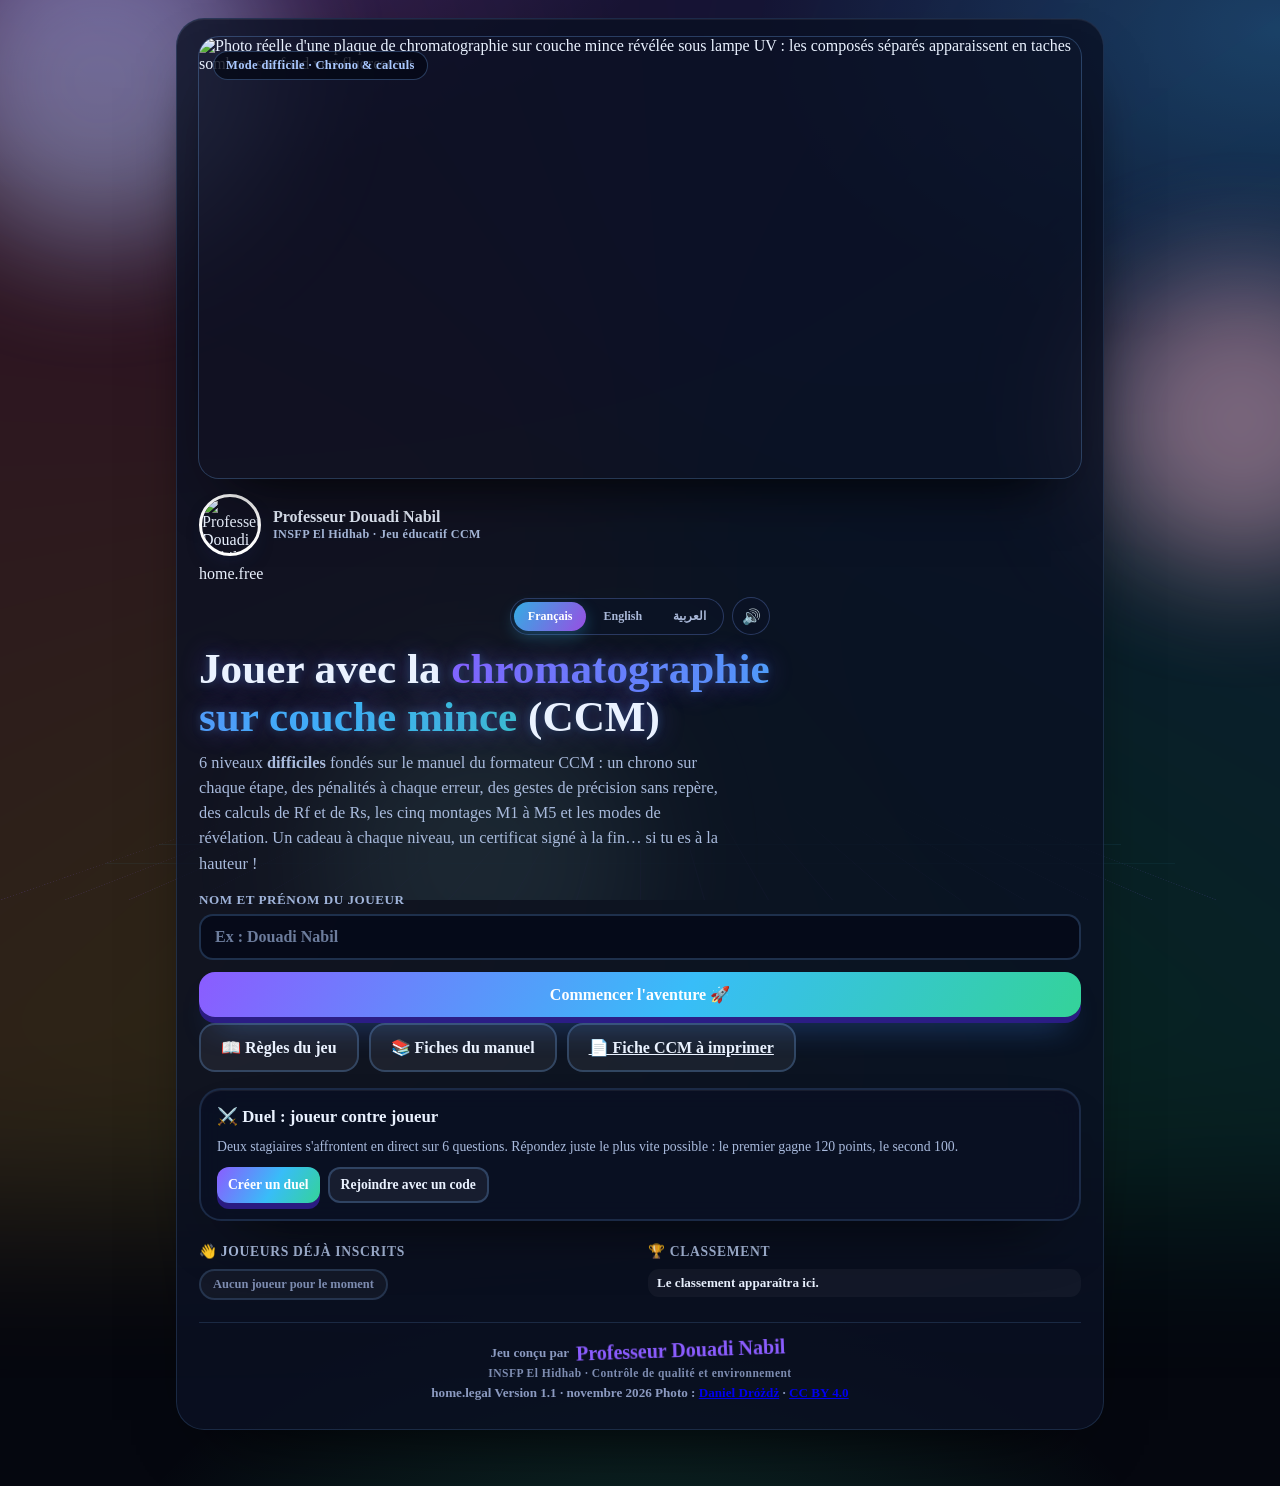
==== commit 4d2a75c4: "Add files via upload" ====
--- a/index.html
+++ b/index.html
@@ -3,6 +3,8 @@
 <head>
 <meta charset="utf-8">
 <meta name="viewport" content="width=device-width, initial-scale=1">
+<meta name="robots" content="noindex, nofollow">
+<meta name="copyright" content="Professeur Douadi Nabil — INSFP El Hidhab">
 <title>Jouer avec la chromatographie sur couche mince (CCM)</title>
 <link rel="icon" type="image/png" href="images/favicon.png">
 <link rel="apple-touch-icon" href="images/logo-professeur.png">
@@ -34,7 +36,7 @@
   <section id="screen-home" class="screen">
     <div class="home-card">
       <div class="hero">
-        <img src="images/tlc-hero.jpg" alt="Plaque de chromatographie sur couche mince dans une cuve d'éluant">
+        <img src="images/tlc-hero.jpg" alt="Photo réelle d'une plaque de chromatographie sur couche mince révélée sous lampe UV : les composés séparés apparaissent en taches sombres sur fond vert fluorescent">
         <span class="hero-badge" data-i18n="home.badge">Mode difficile · Chrono &amp; calculs</span>
       </div>
 
@@ -45,6 +47,8 @@
           <span data-i18n="home.brandSub">INSFP El Hidhab · Jeu éducatif CCM</span>
         </div>
       </div>
+
+      <p class="home-free" data-i18n="home.free">Jeu gratuit — libre d’accès pour tous les stagiaires</p>
 
       <div class="home-tools">
         <div class="lang-switch home-lang" role="group" aria-label="Langue / Language / اللغة">
@@ -104,6 +108,9 @@
       <p class="credit">
         <span data-i18n="home.credit">Jeu conçu par</span> <span class="credit-sign">Professeur Douadi Nabil</span>
         <span class="credit-role" data-i18n="home.creditRole">INSFP El Hidhab · Contrôle de qualité et environnement</span>
+        <span class="credit-legal" data-i18n="home.legal">© 2026 Professeur Douadi Nabil — Tous droits réservés · Reproduction et partage interdits</span>
+        <span class="credit-version">Version 1.1 · novembre 2026</span>
+        <span class="credit-photo">Photo : <a href="https://commons.wikimedia.org/wiki/File:Diselenide_TLC_chromatogram.jpg" target="_blank" rel="noopener noreferrer">Daniel Dróżdż</a> · <a href="https://creativecommons.org/licenses/by/4.0/" target="_blank" rel="noopener noreferrer">CC BY 4.0</a></span>
       </p>
     </div>
   </section>
@@ -443,6 +450,19 @@
 
 <div id="confetti" class="confetti-layer" aria-hidden="true"></div>
 
+<!-- ---------- ACCÈS PROTÉGÉ ---------- -->
+<div id="accessGate" class="modal hidden" role="dialog" aria-modal="true" aria-labelledby="accessTitle">
+  <div class="modal-card access-card">
+    <img class="access-logo" src="images/logo-professeur.png" alt="Professeur Douadi Nabil">
+    <h3 id="accessTitle" data-i18n="access.title">🔒 Jeu protégé</h3>
+    <p class="access-text" data-i18n="access.text">Ce jeu est réservé aux stagiaires du Professeur Douadi Nabil. Saisissez le code d’accès remis par le formateur.</p>
+    <input id="accessCode" class="access-input" type="text" maxlength="32" autocomplete="off" spellcheck="false" placeholder="Code d’accès" data-i18n-placeholder="access.placeholder">
+    <p id="accessHint" class="hint hidden"></p>
+    <button id="accessBtn" class="btn btn-primary btn-wide" type="button" data-i18n="access.enter">Entrer</button>
+    <p class="access-note" data-i18n="access.note">Contenu protégé — reproduction et partage interdits.</p>
+  </div>
+</div>
+
 <script src="i18n.js"></script>
 <script src="sound.js"></script>
 <script src="game.js"></script>
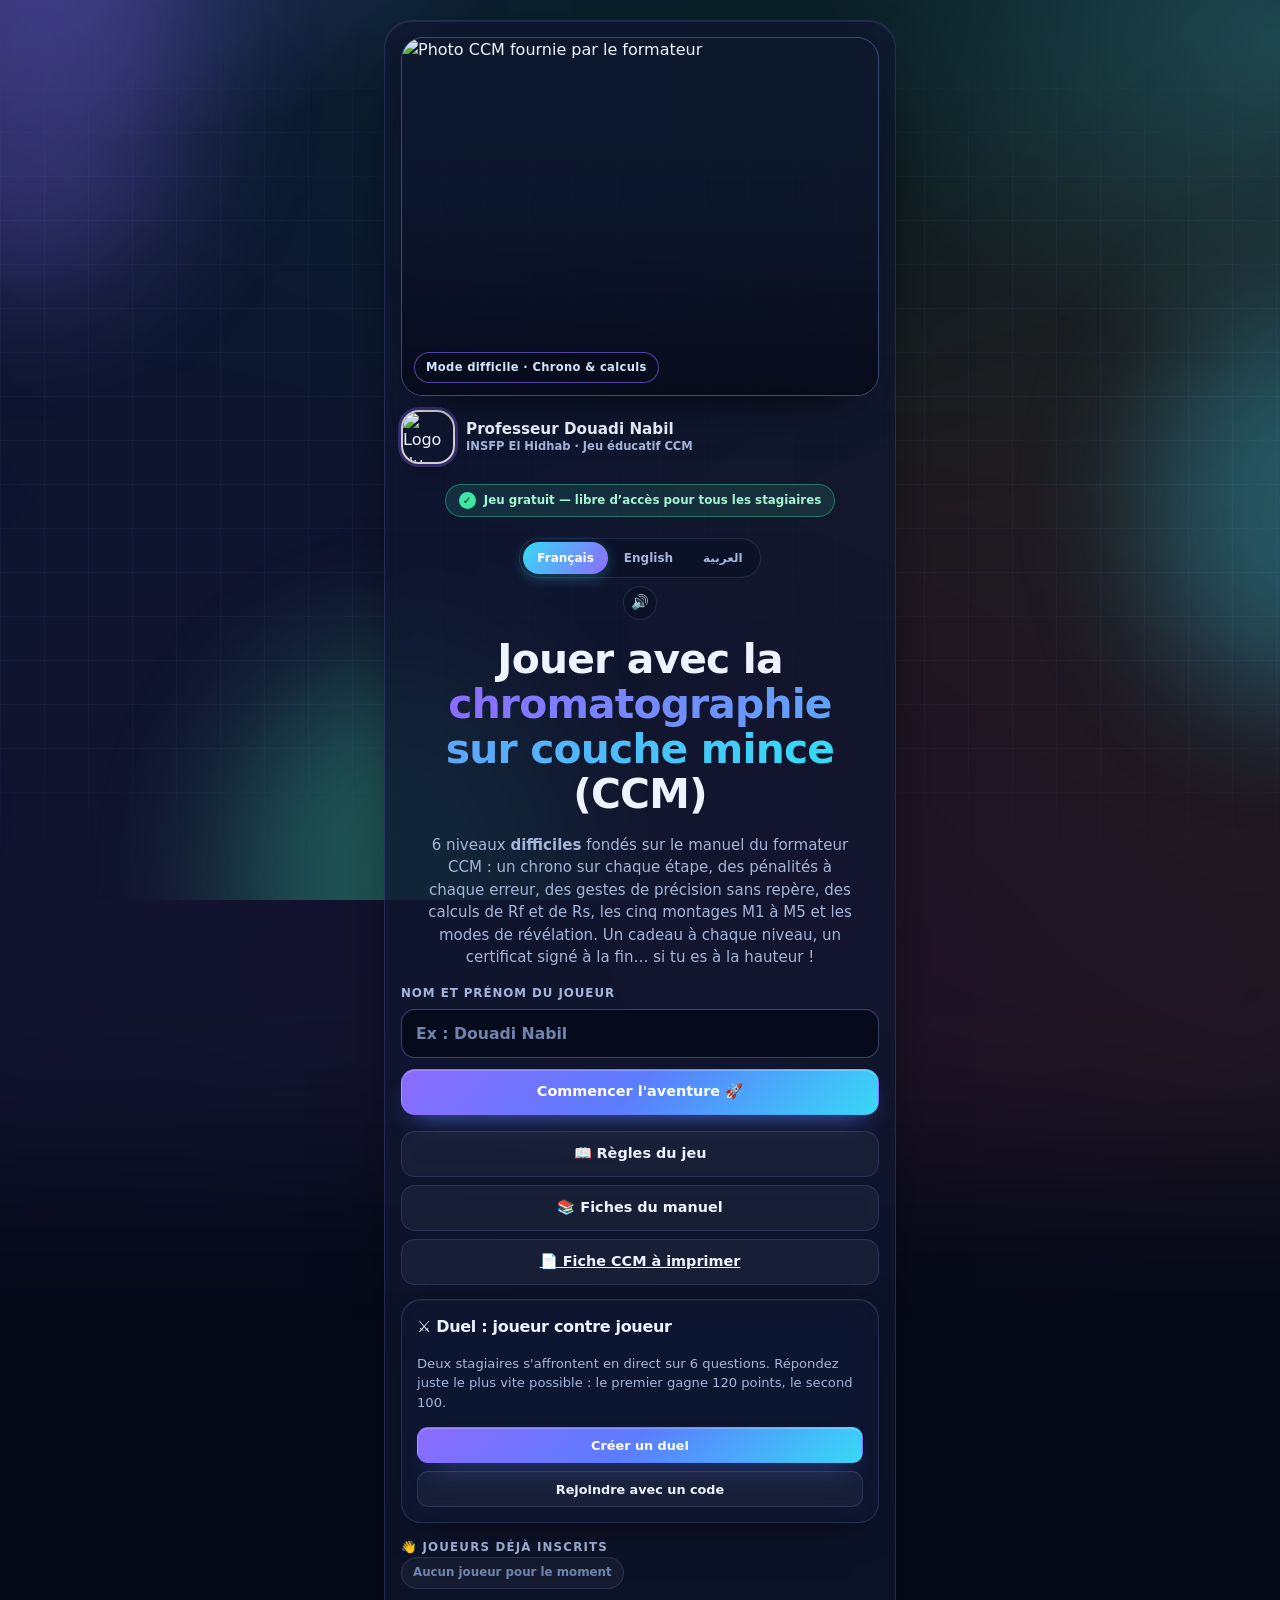
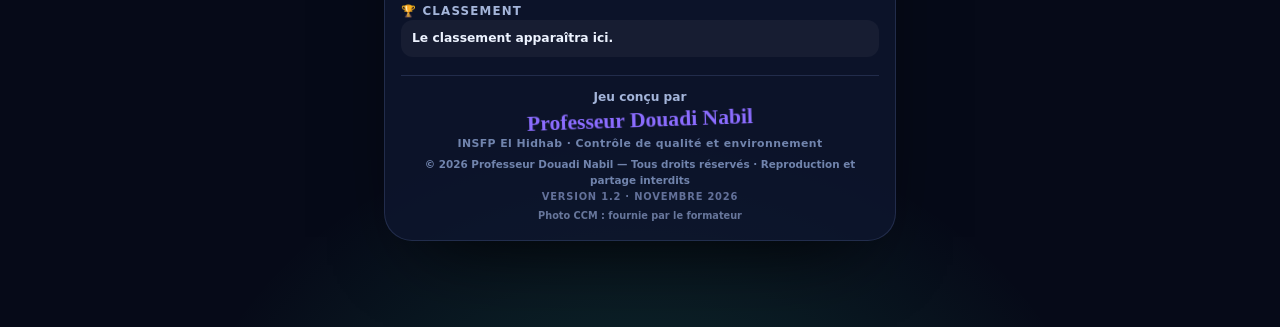
==== commit 1274336e: "Add files via upload" ====
--- a/index.html
+++ b/index.html
@@ -5,8 +5,13 @@
 <meta name="viewport" content="width=device-width, initial-scale=1">
 <meta name="robots" content="noindex, nofollow">
 <meta name="copyright" content="Professeur Douadi Nabil — INSFP El Hidhab">
-<title>Jouer avec la chromatographie sur couche mince (CCM)</title>
-<link rel="icon" type="image/png" href="images/favicon.png">
+<meta name="theme-color" content="#0b1024">
+<meta name="apple-mobile-web-app-capable" content="yes">
+<meta name="apple-mobile-web-app-status-bar-style" content="black-translucent">
+<meta name="apple-mobile-web-app-title" content="CCM Firas">
+<title>Jouer avec la CCM — Édition Firas (logo : Pr Douadi Nabil)</title>
+<link rel="manifest" href="manifest.webmanifest">
+<link rel="icon" type="image/png" href="images/logo-professeur.png">
 <link rel="apple-touch-icon" href="images/logo-professeur.png">
 <link rel="stylesheet" href="styles.css">
 </head>
@@ -36,12 +41,12 @@
   <section id="screen-home" class="screen">
     <div class="home-card">
       <div class="hero">
-        <img src="images/tlc-hero.jpg" alt="Photo réelle d'une plaque de chromatographie sur couche mince révélée sous lampe UV : les composés séparés apparaissent en taches sombres sur fond vert fluorescent">
+        <img src="images/tlc-hero.jpg" alt="Photo CCM fournie par le formateur">
         <span class="hero-badge" data-i18n="home.badge">Mode difficile · Chrono &amp; calculs</span>
       </div>
 
       <div class="brand">
-        <img class="brand-logo" src="images/logo-professeur.png" alt="Professeur Douadi Nabil">
+        <img class="brand-logo" src="images/logo-professeur.png" alt="Logo du programme — Professeur Douadi Nabil">
         <div class="brand-txt">
           <strong>Professeur Douadi Nabil</strong>
           <span data-i18n="home.brandSub">INSFP El Hidhab · Jeu éducatif CCM</span>
@@ -58,6 +63,8 @@
         </div>
         <button class="sound-btn" data-sound type="button" aria-label="Son">🔊</button>
       </div>
+
+      <button id="btnInstallPwa" class="btn btn-install hidden" type="button" data-i18n="pwa.install">Installer l’application</button>
 
       <h1 data-i18n="home.title" data-i18n-html>Jouer avec la <span class="grad">chromatographie<br>sur couche mince</span> (CCM)</h1>
       <p class="lead" data-i18n="home.lead" data-i18n-html>
@@ -109,8 +116,8 @@
         <span data-i18n="home.credit">Jeu conçu par</span> <span class="credit-sign">Professeur Douadi Nabil</span>
         <span class="credit-role" data-i18n="home.creditRole">INSFP El Hidhab · Contrôle de qualité et environnement</span>
         <span class="credit-legal" data-i18n="home.legal">© 2026 Professeur Douadi Nabil — Tous droits réservés · Reproduction et partage interdits</span>
-        <span class="credit-version">Version 1.1 · novembre 2026</span>
-        <span class="credit-photo">Photo : <a href="https://commons.wikimedia.org/wiki/File:Diselenide_TLC_chromatogram.jpg" target="_blank" rel="noopener noreferrer">Daniel Dróżdż</a> · <a href="https://creativecommons.org/licenses/by/4.0/" target="_blank" rel="noopener noreferrer">CC BY 4.0</a></span>
+        <span class="credit-version">Version 1.2 · novembre 2026</span>
+        <span class="credit-photo">Photo CCM : fournie par le formateur</span>
       </p>
     </div>
   </section>
@@ -453,10 +460,19 @@
 <!-- ---------- ACCÈS PROTÉGÉ ---------- -->
 <div id="accessGate" class="modal hidden" role="dialog" aria-modal="true" aria-labelledby="accessTitle">
   <div class="modal-card access-card">
-    <img class="access-logo" src="images/logo-professeur.png" alt="Professeur Douadi Nabil">
-    <h3 id="accessTitle" data-i18n="access.title">🔒 Jeu protégé</h3>
+    <span class="access-badge">INSFP EL HIDHAB · CCM</span>
+    <div class="access-visual">
+      <span class="access-ring r1" aria-hidden="true"></span>
+      <span class="access-ring r2" aria-hidden="true"></span>
+      <img class="access-logo" src="images/logo-professeur.png" alt="Logo du programme — Professeur Douadi Nabil">
+      <span class="access-lock" aria-hidden="true">🔒</span>
+    </div>
+    <h3 id="accessTitle" data-i18n="access.title">Jeu protégé</h3>
     <p class="access-text" data-i18n="access.text">Ce jeu est réservé aux stagiaires du Professeur Douadi Nabil. Saisissez le code d’accès remis par le formateur.</p>
-    <input id="accessCode" class="access-input" type="text" maxlength="32" autocomplete="off" spellcheck="false" placeholder="Code d’accès" data-i18n-placeholder="access.placeholder">
+    <label class="access-field" for="accessCode">
+      <span data-i18n="access.placeholder">Code d’accès</span>
+      <input id="accessCode" class="access-input" type="text" maxlength="32" autocomplete="off" spellcheck="false" placeholder="••••••••">
+    </label>
     <p id="accessHint" class="hint hidden"></p>
     <button id="accessBtn" class="btn btn-primary btn-wide" type="button" data-i18n="access.enter">Entrer</button>
     <p class="access-note" data-i18n="access.note">Contenu protégé — reproduction et partage interdits.</p>
@@ -466,5 +482,41 @@
 <script src="i18n.js"></script>
 <script src="sound.js"></script>
 <script src="game.js"></script>
+<script>
+/* Installation PWA (navigateurs compatibles) + mode hors ligne */
+(function () {
+  var btn = document.getElementById('btnInstallPwa');
+  var deferredPrompt = null;
+
+  var secureContext = location.protocol === 'https:' ||
+    location.hostname === 'localhost' || location.hostname === '127.0.0.1';
+  if ('serviceWorker' in navigator && secureContext) {
+    window.addEventListener('load', function () {
+      navigator.serviceWorker.register('sw.js').catch(function () {});
+    });
+  }
+
+  window.addEventListener('beforeinstallprompt', function (event) {
+    event.preventDefault();
+    deferredPrompt = event;
+    if (btn) btn.classList.remove('hidden');
+  });
+
+  if (btn) {
+    btn.addEventListener('click', function () {
+      if (!deferredPrompt) return;
+      deferredPrompt.prompt();
+      deferredPrompt.userChoice.finally(function () {
+        deferredPrompt = null;
+        btn.classList.add('hidden');
+      });
+    });
+  }
+
+  window.addEventListener('appinstalled', function () {
+    if (btn) btn.classList.add('hidden');
+  });
+})();
+</script>
 </body>
 </html>
--- a/styles.css
+++ b/styles.css
@@ -1,686 +1,794 @@
+/* ============================================================
+   Jouer avec la CCM — ÉDITION FIRAS
+   Design VERTICAL & MODERNE · novembre 2026
+   Colonne centrale · parcours en frise · verre holographique
+   ============================================================ */
+
 :root{
-  --ink:#17203a;
-  --ink-soft:#4b5878;
-  --paper:#ffffff;
-  --line:#e3e8f5;
-  --violet:#7b5cff;
-  --blue:#3b82f6;
-  --pink:#ff5c8a;
-  --green:#12b886;
-  --yellow:#ffc93c;
-  --orange:#ff8a3d;
-  --radius:22px;
-  --shadow:0 18px 40px -22px rgba(24,36,80,.35);
-  --shadow-lg:0 30px 60px -30px rgba(24,36,80,.45);
+  --bg:#060a18;
+  --surface:rgba(15,23,48,.76);
+  --surface-solid:#101938;
+  --surface-2:rgba(8,14,32,.9);
+  --line:rgba(148,176,255,.16);
+  --line-strong:rgba(148,176,255,.34);
+  --text:#edf3ff;
+  --muted:#a4b5da;
+  --faint:#7184ad;
+  --violet:#8b6cff;
+  --indigo:#5b7cff;
+  --cyan:#38d8f6;
+  --mint:#3ee6a8;
+  --amber:#ffc857;
+  --pink:#ff6b9d;
+  --radius:20px;
+  --radius-lg:28px;
+  --shadow:0 18px 42px -26px rgba(0,0,0,.95), inset 0 1px 0 rgba(255,255,255,.06);
+  --shadow-lg:0 34px 78px -38px rgba(0,0,0,.98), inset 0 1px 0 rgba(255,255,255,.08);
 }
 
 *{box-sizing:border-box}
+html{scroll-behavior:smooth}
 html,body{margin:0;padding:0}
 body{
-  font-family:"Times New Roman",Times,Georgia,serif;
-  color:var(--ink);
+  font-family:Inter,"Segoe UI",system-ui,-apple-system,"Helvetica Neue",Arial,sans-serif;
+  color:var(--text);
   min-height:100vh;
+  overflow-x:hidden;
+  line-height:1.5;
   background:
-    radial-gradient(1100px 600px at 8% -10%, #e5edff 0%, transparent 60%),
-    radial-gradient(900px 500px at 100% 0%, #ffe8f3 0%, transparent 55%),
-    radial-gradient(900px 600px at 50% 110%, #e2fff3 0%, transparent 60%),
-    #f7f9ff;
-  overflow-x:hidden;
-}
-h1,h2,h3,.btn,.phase-emoji,.map-total span,.certif-total span{
-  font-family:"Times New Roman",Times,Georgia,serif;
-}
-h1{font-size:clamp(1.7rem,4vw,2.7rem);line-height:1.12;margin:.6rem 0 .5rem;font-weight:800}
-h2{font-size:clamp(1.35rem,3vw,1.9rem);margin:.15rem 0;font-weight:800}
-h3{font-size:1.05rem;margin:0 0 .55rem;font-weight:800}
-p{margin:.4rem 0;line-height:1.55}
+    radial-gradient(780px 540px at 8% -10%, rgba(139,108,255,.34) 0%, transparent 62%),
+    radial-gradient(720px 540px at 100% 2%, rgba(56,216,246,.22) 0%, transparent 60%),
+    radial-gradient(760px 640px at 50% 110%, rgba(62,230,168,.18) 0%, transparent 62%),
+    var(--bg);
+}
+h1,h2,h3,h4{
+  font-family:Inter,"Segoe UI",system-ui,-apple-system,sans-serif;
+  letter-spacing:-.02em;
+  margin:0;
+}
+h1{font-size:clamp(1.85rem,7vw,2.55rem);line-height:1.1;font-weight:850;margin:.2rem 0}
+h2{font-size:clamp(1.35rem,5vw,1.85rem);font-weight:850;line-height:1.2}
+h3{font-size:1rem;font-weight:800}
+h4{font-size:.92rem;font-weight:800}
+p{margin:.4rem 0}
+a{color:var(--cyan)}
 .hidden{display:none !important}
 .grad{
-  background:linear-gradient(95deg,var(--violet),var(--blue) 35%,var(--green) 65%,var(--pink));
+  background:linear-gradient(100deg,var(--violet),var(--cyan) 48%,var(--mint));
+  background-size:200% 200%;
   -webkit-background-clip:text;background-clip:text;color:transparent;
-}
-
-/* ---------- décor ---------- */
+  animation:gradShift 9s ease infinite;
+}
+
+/* ---------- décor animé ---------- */
+body::before{
+  content:"";position:fixed;inset:-30% -12%;z-index:0;pointer-events:none;
+  background:conic-gradient(from 210deg,#8b6cff,#5b7cff,#38d8f6,#3ee6a8,#ffc857,#ff6b9d,#8b6cff);
+  opacity:.10;filter:blur(90px);
+  animation:spinSlow 60s linear infinite,hueDrift 22s ease-in-out infinite;
+}
+body::after{
+  content:"";position:fixed;inset:0;z-index:0;pointer-events:none;
+  background-image:
+    linear-gradient(rgba(148,176,255,.045) 1px,transparent 1px),
+    linear-gradient(90deg,rgba(148,176,255,.045) 1px,transparent 1px);
+  background-size:44px 44px;
+  -webkit-mask-image:linear-gradient(to bottom,transparent 0%,#000 22%,#000 78%,transparent 100%);
+  mask-image:linear-gradient(to bottom,transparent 0%,#000 22%,#000 78%,transparent 100%);
+}
 .blobs{position:fixed;inset:0;pointer-events:none;z-index:0;overflow:hidden}
-.blob{position:absolute;border-radius:50%;filter:blur(60px);opacity:.45;animation:float 16s ease-in-out infinite}
-.b1{width:340px;height:340px;background:#b9c8ff;top:-90px;left:-70px}
-.b2{width:300px;height:300px;background:#ffc0d8;top:30%;right:-110px;animation-delay:-5s}
-.b3{width:320px;height:320px;background:#a8f0d3;bottom:-120px;left:25%;animation-delay:-9s}
-@keyframes float{0%,100%{transform:translate3d(0,0,0)}50%{transform:translate3d(0,-26px,0)}}
-
-/* ---------- mise en page ---------- */
-main{position:relative;z-index:1;max-width:960px;margin:0 auto;padding:0 16px 56px}
-.screen{animation:screenIn .45s cubic-bezier(.2,.8,.3,1) both}
-@keyframes screenIn{from{opacity:0;transform:translateY(14px)}to{opacity:1;transform:none}}
-
-/* ---------- barre haute ---------- */
+.blob{position:absolute;border-radius:50%;filter:blur(70px);opacity:.32;animation:floatY 18s ease-in-out infinite}
+.b1{width:320px;height:440px;background:#8b6cff;top:-150px;left:-130px}
+.b2{width:300px;height:400px;background:#38d8f6;top:34%;right:-170px;animation-delay:-6s}
+.b3{width:340px;height:430px;background:#3ee6a8;bottom:-190px;left:18%;animation-delay:-11s}
+
+@keyframes spinSlow{to{transform:rotate(360deg)}}
+@keyframes hueDrift{0%,100%{filter:blur(90px) hue-rotate(0deg)}50%{filter:blur(90px) hue-rotate(32deg)}}
+@keyframes gradShift{0%,100%{background-position:0% 50%}50%{background-position:100% 50%}}
+@keyframes floatY{0%,100%{transform:translateY(0)}50%{transform:translateY(-22px)}}
+@keyframes screenIn{from{opacity:0;transform:translateY(18px)}to{opacity:1;transform:none}}
+@keyframes pop{from{transform:scale(.72);opacity:0}to{transform:scale(1);opacity:1}}
+@keyframes sheetIn{from{transform:translateY(38px);opacity:0}to{transform:none;opacity:1}}
+@keyframes shake{0%,100%{transform:none}20%{transform:translateX(-6px)}40%{transform:translateX(6px)}60%{transform:translateX(-4px)}80%{transform:translateX(4px)}}
+@keyframes fall{to{transform:translateY(105vh) rotate(720deg);opacity:.9}}
+
+/* ---------- colonne verticale ---------- */
+main{position:relative;z-index:1;width:100%;max-width:540px;margin:0 auto;padding:14px 14px 86px}
+.screen{animation:screenIn .45s cubic-bezier(.2,.85,.3,1) both}
+.eyebrow{
+  font-size:.7rem;text-transform:uppercase;letter-spacing:.16em;font-weight:850;
+  color:var(--cyan);margin:0;
+}
+.lead{color:var(--muted);font-size:.94rem;text-align:center;max-width:46ch;margin:0 auto}
+.hint{
+  color:#ffc2d9;background:rgba(255,107,157,.14);border:1px solid rgba(255,107,157,.38);
+  border-radius:12px;padding:9px 12px;font-weight:700;font-size:.85rem;
+}
+
+/* ---------- barre haute compacte ---------- */
 .topbar{
   position:sticky;top:0;z-index:30;
-  display:flex;align-items:center;justify-content:space-between;gap:10px;
-  padding:12px 18px;
-  background:rgba(255,255,255,.82);
-  backdrop-filter:blur(14px);
-  border-bottom:1px solid rgba(227,232,245,.9);
-}
-.topbar-player{font-weight:800;font-size:.95rem;color:var(--ink);white-space:nowrap;overflow:hidden;text-overflow:ellipsis}
+  display:flex;align-items:center;justify-content:space-between;gap:8px;flex-wrap:wrap;
+  padding:10px 12px;margin:0 -14px 12px;
+  background:rgba(6,10,24,.84);
+  -webkit-backdrop-filter:blur(18px) saturate(160%);
+  backdrop-filter:blur(18px) saturate(160%);
+  border-bottom:1px solid var(--line);
+  box-shadow:0 12px 32px -24px #000;
+}
+.topbar-player{font-weight:800;font-size:.84rem;max-width:42%;white-space:nowrap;overflow:hidden;text-overflow:ellipsis}
 .topbar-score{
-  font-weight:800;font-size:.9rem;color:#7a4a00;
-  background:linear-gradient(120deg,#fff3c9,#ffe08a);
-  border-radius:999px;padding:6px 14px;white-space:nowrap;
+  font-weight:850;font-size:.78rem;color:#ffe3a1;white-space:nowrap;
+  background:linear-gradient(120deg,rgba(255,200,87,.22),rgba(255,200,87,.08));
+  border:1px solid rgba(255,200,87,.34);
+  border-radius:999px;padding:5px 12px;
+}
+.lang-switch{
+  display:inline-flex;gap:2px;padding:3px;border-radius:999px;
+  background:rgba(10,17,38,.8);border:1px solid var(--line);
+}
+.lang-btn{
+  font:inherit;font-size:.66rem;font-weight:850;letter-spacing:.03em;cursor:pointer;
+  border:0;background:transparent;color:var(--muted);padding:5px 9px;border-radius:999px;
+  transition:background .18s,color .18s;
+}
+.lang-btn:hover{color:#fff;background:rgba(139,108,255,.18)}
+.lang-btn.active{
+  color:#fff;background:linear-gradient(120deg,var(--cyan),var(--violet));
+  box-shadow:0 4px 14px rgba(56,216,246,.3);
+}
+.sound-btn{
+  width:34px;height:34px;border-radius:999px;display:inline-grid;place-items:center;flex:none;
+  font-size:.9rem;cursor:pointer;color:#dbe6ff;
+  background:rgba(10,17,38,.8);border:1px solid var(--line);
+  transition:transform .15s,border-color .15s;
+}
+.sound-btn:hover{transform:translateY(-2px);border-color:var(--cyan)}
+
+/* ---------- boutons ---------- */
+.btn{
+  font:inherit;font-size:.9rem;font-weight:800;cursor:pointer;
+  min-height:46px;padding:11px 18px;border-radius:14px;
+  display:inline-flex;align-items:center;justify-content:center;gap:8px;
+  transition:transform .18s cubic-bezier(.2,.8,.3,1),box-shadow .2s,filter .2s,border-color .2s;
+  border:1px solid transparent;
+}
+.btn-primary{
+  color:#fff;
+  background:linear-gradient(135deg,var(--violet),var(--indigo) 48%,var(--cyan));
+  box-shadow:0 12px 26px -14px rgba(91,124,255,.95),inset 0 1px 0 rgba(255,255,255,.25);
+}
+.btn-primary:hover{transform:translateY(-2px);filter:brightness(1.07)}
+.btn-primary:active{transform:translateY(0) scale(.99)}
+.btn-ghost{
+  background:rgba(255,255,255,.045);color:var(--text);border-color:var(--line);
+  -webkit-backdrop-filter:blur(8px);backdrop-filter:blur(8px);
+}
+.btn-ghost:hover{border-color:var(--cyan);color:#cdefff;transform:translateY(-2px)}
+.btn-wide{width:100%}
+.btn-small{min-height:36px;padding:7px 11px;font-size:.8rem;border-radius:11px;flex:none}
+.btn:disabled{opacity:.42;cursor:not-allowed;transform:none !important;filter:none;box-shadow:none}
+.btn:focus-visible,input:focus-visible,summary:focus-visible{outline:2px solid var(--cyan);outline-offset:3px}
+
+/* ---------- surfaces ---------- */
+.home-card,.card,.panel,.phase-card,.certif,.modal-card,.duel-card{
+  background:var(--surface);
+  border:1px solid var(--line);
+  box-shadow:var(--shadow);
+  -webkit-backdrop-filter:blur(18px) saturate(140%);
+  backdrop-filter:blur(18px) saturate(140%);
 }
 
 /* ---------- accueil ---------- */
 .home-card{
-  margin-top:18px;background:var(--paper);border-radius:28px;
-  box-shadow:var(--shadow-lg);padding:18px 22px 26px;
-  border:1px solid rgba(227,232,245,.8);
-}
-.hero{position:relative;border-radius:20px;overflow:hidden;box-shadow:var(--shadow)}
-.hero img{display:block;width:100%;height:auto;aspect-ratio:16/8;object-fit:cover}
-/* logo du professeur */
-.brand{display:flex;align-items:center;gap:12px;margin:16px 0 4px}
-.brand-logo{width:62px;height:62px;border-radius:50%;object-fit:cover;border:3px solid #fff;box-shadow:0 10px 22px -12px rgba(24,36,80,.75);flex:none}
-.brand-txt{display:flex;flex-direction:column;line-height:1.25}
-.brand-txt strong{font-family:"Times New Roman",Times,serif;font-size:1rem}
-.brand-txt span{font-size:.76rem;font-weight:700;color:var(--ink-soft);letter-spacing:.03em}
+  margin-top:6px;padding:16px;border-radius:var(--radius-lg);
+  box-shadow:var(--shadow-lg);
+  display:flex;flex-direction:column;gap:14px;
+}
+.hero{
+  position:relative;border-radius:22px;overflow:hidden;
+  border:1px solid var(--line-strong);
+  box-shadow:0 22px 48px -30px #000;
+}
+.hero img{display:block;width:100%;aspect-ratio:3/4;object-fit:cover;object-position:50% 38%}
+.hero::after{
+  content:"";position:absolute;inset:0;pointer-events:none;
+  background:linear-gradient(to top,rgba(6,10,24,.86) 0%,rgba(6,10,24,.12) 52%,transparent 75%);
+}
+.hero-badge{
+  position:absolute;left:12px;bottom:12px;z-index:2;
+  background:rgba(8,13,30,.82);color:#cfe4ff;
+  border:1px solid rgba(139,108,255,.6);
+  -webkit-backdrop-filter:blur(10px);backdrop-filter:blur(10px);
+  font-weight:800;font-size:.72rem;letter-spacing:.03em;
+  padding:6px 11px;border-radius:999px;
+}
+
+.brand{display:flex;align-items:center;gap:11px}
+.brand-logo{
+  width:54px;height:54px;border-radius:18px;object-fit:cover;object-position:50% 32%;flex:none;
+  border:2px solid rgba(255,255,255,.8);
+  box-shadow:0 0 0 3px rgba(139,108,255,.3),0 12px 24px -14px #000;
+  animation:floatY 6s ease-in-out infinite;
+}
+.brand-txt{display:flex;flex-direction:column;line-height:1.25;min-width:0}
+.brand-txt strong{font-size:.95rem;font-weight:850}
+.brand-txt span{font-size:.72rem;font-weight:700;color:var(--muted)}
+.home-free{
+  display:inline-flex;align-items:center;gap:8px;align-self:center;
+  padding:7px 13px;border-radius:999px;
+  background:rgba(62,230,168,.12);border:1px solid rgba(62,230,168,.4);
+  color:#a6f5d5;font-size:.74rem;font-weight:850;line-height:1.3;
+}
+.home-free::before{
+  content:"✓";display:inline-grid;place-items:center;width:17px;height:17px;
+  border-radius:50%;background:var(--mint);color:#05170f;font-size:.66rem;flex:none;
+}
+.home-tools{display:flex;flex-direction:column;align-items:center;gap:8px}
+.home-lang .lang-btn{padding:7px 14px;font-size:.75rem;letter-spacing:0}
+.btn-install{
+  align-self:center;width:100%;max-width:320px;
+  border-color:rgba(56,216,246,.5);
+  background:linear-gradient(100deg,rgba(56,216,246,.16),rgba(139,108,255,.16));
+  color:#d9f7ff;
+}
+.btn-install::before{content:"⬇";margin-right:8px;font-size:1rem}
 .certif-logo{
-  width:78px;height:78px;border-radius:50%;object-fit:cover;display:block;margin:0 auto 8px;
-  border:3px solid #fff;box-shadow:0 12px 26px -14px rgba(24,36,80,.65);
-}
-
-.hero-badge{
-  position:absolute;left:14px;top:14px;
-  background:rgba(255,255,255,.92);color:var(--violet);
-  font-weight:800;font-size:.78rem;letter-spacing:.03em;
-  padding:6px 12px;border-radius:999px;
-}
-.lead{color:var(--ink-soft);font-size:1.02rem;max-width:64ch}
-.hint{color:#b4325a;background:#ffe8ef;border-radius:12px;padding:8px 12px;font-weight:700}
-
-.player-form{display:grid;grid-template-columns:1fr;gap:12px;margin:16px 0 6px}
-.field{display:flex;flex-direction:column;gap:6px;font-size:.82rem;font-weight:800;color:var(--ink-soft);text-transform:uppercase;letter-spacing:.04em}
+  width:104px;height:104px;border-radius:50%;object-fit:cover;object-position:50% 32%;
+  display:block;margin:0 auto 10px;background:#fff;
+  border:4px solid rgba(255,255,255,.92);
+  box-shadow:0 0 0 3px rgba(139,108,255,.55),0 0 0 6px rgba(56,216,246,.16),0 20px 38px -18px #000;
+}
+.home-card h1{text-align:center}
+.player-form{display:flex;flex-direction:column;gap:11px;margin:2px 0}
+.field{display:flex;flex-direction:column;gap:6px;font-size:.74rem;font-weight:850;color:var(--muted);text-transform:uppercase;letter-spacing:.08em}
 .field input{
-  font-family:inherit;font-size:1rem;font-weight:600;color:var(--ink);
-  padding:12px 14px;border-radius:14px;border:2px solid var(--line);
-  background:#fbfcff;transition:.2s;text-transform:none;letter-spacing:0;
-}
-.field input:focus{outline:none;border-color:var(--violet);box-shadow:0 0 0 4px rgba(123,92,255,.15);background:#fff}
-.player-form .btn-wide{grid-column:1/-1}
-
-.home-extra{display:grid;grid-template-columns:1fr 1fr;gap:16px;margin-top:22px}
-.mini-title{font-size:.85rem;text-transform:uppercase;letter-spacing:.05em;color:var(--ink-soft)}
-.players-strip{display:flex;flex-wrap:wrap;gap:8px}
+  font:inherit;font-size:.98rem;font-weight:650;color:var(--text);
+  padding:12px 14px;border-radius:14px;border:1px solid var(--line-strong);
+  background:rgba(6,11,26,.86);transition:.2s;text-transform:none;letter-spacing:0;
+}
+.field input::placeholder{color:var(--faint)}
+.field input:focus{
+  outline:none;border-color:var(--violet);
+  box-shadow:0 0 0 4px rgba(139,108,255,.2);background:rgba(9,16,34,.95);
+}
+.home-actions{display:flex;flex-direction:column;gap:8px;margin:0}
+.home-actions .btn{width:100%}
+.mini-title{font-size:.74rem;text-transform:uppercase;letter-spacing:.1em;color:var(--muted)}
+.home-extra{display:flex;flex-direction:column;gap:14px;margin-top:2px}
+.players-strip{display:flex;flex-wrap:wrap;gap:7px}
 .player-chip{
-  border:2px solid var(--line);background:#fff;border-radius:999px;
-  padding:7px 13px;font-weight:800;font-size:.85rem;color:var(--ink);cursor:pointer;
-  transition:.18s;font-family:inherit;
-}
-.player-chip:hover{border-color:var(--violet);transform:translateY(-1px);box-shadow:0 6px 16px -10px rgba(24,36,80,.6)}
-
-/* ---------- boutons ---------- */
-.btn{
-  border:0;cursor:pointer;font-size:1rem;font-weight:800;
-  padding:13px 20px;border-radius:16px;transition:.18s;
-  display:inline-flex;align-items:center;justify-content:center;gap:8px;
-  font-family:"Times New Roman",Times,Georgia,serif;
-}
-.btn-primary{
-  color:#fff;
-  background:linear-gradient(120deg,var(--violet),var(--blue) 55%,var(--green));
-  box-shadow:0 14px 26px -14px rgba(59,130,246,.9);
-}
-.btn-primary:hover{transform:translateY(-2px) scale(1.01);filter:brightness(1.04)}
-.btn-primary:active{transform:translateY(0) scale(.99)}
-.btn-ghost{
-  background:rgba(255,255,255,.9);color:var(--ink);border:2px solid var(--line);
-}
-.btn-ghost:hover{border-color:var(--violet);color:var(--violet)}
-.btn-wide{width:100%}
-.btn:disabled{opacity:.45;cursor:not-allowed;transform:none;filter:none}
-
-/* ---------- carte des niveaux ---------- */
-.map-head{display:flex;align-items:center;justify-content:space-between;gap:14px;margin:22px 0 12px;flex-wrap:wrap}
-.eyebrow{font-size:.76rem;text-transform:uppercase;letter-spacing:.1em;font-weight:800;color:var(--violet);margin:0}
-.map-total{display:flex;flex-direction:column;align-items:flex-end}
-.map-total span{font-size:2rem;font-weight:800;line-height:1;background:linear-gradient(120deg,var(--violet),var(--pink));-webkit-background-clip:text;background-clip:text;color:transparent}
-.map-total small{font-weight:800;color:var(--ink-soft);font-size:.78rem}
-
-.bar{height:10px;border-radius:999px;background:#e8ecf8;overflow:hidden;margin:8px 0 18px}
-.bar>div{height:100%;width:0;border-radius:999px;background:linear-gradient(90deg,var(--violet),var(--blue),var(--green));transition:width .6s cubic-bezier(.2,.8,.3,1)}
-.bar-lg{height:14px}
-
-.phase-grid{display:grid;grid-template-columns:repeat(auto-fill,minmax(250px,1fr));gap:14px}
+  font:inherit;border:1px solid var(--line);background:rgba(255,255,255,.05);
+  border-radius:999px;padding:7px 12px;font-weight:800;font-size:.8rem;color:var(--text);
+  cursor:pointer;transition:.18s;
+}
+.player-chip:hover{border-color:var(--violet);transform:translateY(-2px);box-shadow:0 8px 18px -12px var(--violet)}
+.credit{
+  border-top:1px solid var(--line);padding-top:12px;margin:4px 0 0;
+  text-align:center;font-size:.76rem;color:var(--muted);font-weight:650;
+}
+.credit-sign{
+  display:block;margin:3px 0;
+  font-family:"Segoe Script","Bradley Hand","Brush Script MT","Lucida Handwriting",cursive;
+  font-size:1.35rem;line-height:1.1;color:var(--violet);transform:rotate(-2deg);
+}
+.credit-role{display:block;font-size:.68rem;color:var(--faint);letter-spacing:.04em}
+.credit-legal{display:block;margin-top:5px;font-size:.65rem;color:var(--faint)}
+.credit-version{display:block;margin-top:2px;font-size:.62rem;font-weight:800;letter-spacing:.08em;text-transform:uppercase;color:#63719a}
+.credit-photo{display:block;margin-top:4px;font-size:.61rem;color:#67769b}
+.credit-photo a{text-decoration:underline;text-underline-offset:2px}
+
+/* ---------- panneaux ---------- */
+.panel{
+  border-radius:var(--radius);padding:15px;
+  display:flex;flex-direction:column;gap:8px;
+}
+.panels{display:flex;flex-direction:column;gap:12px;margin-top:14px}
+.atelier-note{font-size:.82rem;color:var(--muted)}
+.gift-shelf{display:flex;flex-wrap:wrap;gap:7px}
+.gift-pill{
+  display:inline-flex;align-items:center;gap:6px;
+  background:rgba(139,108,255,.16);border:1px solid rgba(139,108,255,.42);
+  border-radius:999px;padding:6px 11px;font-size:.74rem;font-weight:850;color:#d8ccff;
+  animation:pop .4s cubic-bezier(.2,1.6,.4,1) both;
+  transition:transform .25s,box-shadow .25s;
+}
+.gift-pill:hover{transform:translateY(-3px);box-shadow:0 12px 22px -12px rgba(139,108,255,.9)}
+.gift-pill.empty{background:rgba(255,255,255,.04);border-color:var(--line);color:var(--faint)}
+.leaderboard{display:flex;flex-direction:column;gap:6px}
+.lb-row{
+  display:flex;align-items:center;gap:9px;font-size:.82rem;font-weight:750;
+  padding:8px 10px;border-radius:12px;background:rgba(255,255,255,.045);
+  border:1px solid transparent;
+}
+.lb-row.me{background:linear-gradient(120deg,rgba(139,108,255,.28),rgba(56,216,246,.14));border-color:rgba(139,108,255,.45)}
+.lb-rank{width:22px;text-align:center;font-weight:850;color:var(--cyan);flex:none}
+.lb-name{flex:1;min-width:0;overflow:hidden;text-overflow:ellipsis;white-space:nowrap}
+.lb-score{font-weight:850;color:#fff;white-space:nowrap;font-size:.78rem}
+.lb-levels{font-size:.7rem;letter-spacing:1px;color:var(--amber);flex:none}
+.leaderboard.small .lb-row{font-size:.77rem}
+.map-actions,.home-actions,.comp-actions,.duel-actions,.step-footer{
+  display:flex;flex-direction:column;gap:8px;
+}
+.map-actions{margin-top:18px}
+.map-actions .btn,.comp-actions .btn,.duel-actions .btn,.step-footer .btn{width:100%}
+
+/* ---------- carte des niveaux : frise verticale ---------- */
+.map-head{
+  display:flex;flex-direction:column;align-items:center;text-align:center;gap:4px;
+  margin:10px 0 12px;
+}
+.map-total{display:flex;flex-direction:column;align-items:center}
+.map-total span{
+  font-size:2.9rem;font-weight:850;line-height:1;
+  background:linear-gradient(120deg,var(--violet),var(--cyan) 60%,var(--mint));
+  -webkit-background-clip:text;background-clip:text;color:transparent;
+  filter:drop-shadow(0 0 16px rgba(139,108,255,.45));
+}
+.map-total small{font-weight:800;color:var(--muted);font-size:.76rem}
+.bar{
+  height:9px;border-radius:999px;background:rgba(255,255,255,.08);
+  overflow:hidden;margin:8px 0 18px;border:1px solid rgba(255,255,255,.05);
+}
+.bar>div{
+  height:100%;width:0;border-radius:999px;
+  background:linear-gradient(90deg,var(--violet),var(--cyan) 55%,var(--mint));
+  box-shadow:0 0 14px rgba(56,216,246,.55);
+  transition:width .7s cubic-bezier(.2,.8,.3,1);
+}
+.bar-lg{height:12px}
+
+.phase-grid{
+  counter-reset:lvl;
+  display:flex;flex-direction:column;gap:14px;
+  position:relative;padding-left:40px;margin-top:20px;
+}
+.phase-grid::before{
+  content:"";position:absolute;left:17px;top:28px;bottom:28px;width:2px;border-radius:2px;
+  background:linear-gradient(180deg,var(--violet),var(--cyan) 50%,var(--mint));
+  box-shadow:0 0 16px rgba(56,216,246,.55);
+}
 .phase-card{
-  position:relative;background:#fff;border-radius:var(--radius);padding:16px;
-  border:2px solid var(--line);box-shadow:var(--shadow);
-  display:flex;flex-direction:column;gap:8px;overflow:hidden;
-  transition:.2s;
-}
-.phase-card::before{content:"";position:absolute;inset:0 0 auto 0;height:6px;background:var(--accent,var(--violet))}
-.phase-card:hover{transform:translateY(-3px);box-shadow:var(--shadow-lg)}
-.phase-card.locked{opacity:.6;filter:grayscale(.35)}
-.phase-card.locked:hover{transform:none}
-.pc-top{display:flex;align-items:center;gap:10px;margin-top:6px}
-.pc-emoji{font-size:1.7rem;line-height:1;filter:drop-shadow(0 4px 8px rgba(0,0,0,.12))}
-.pc-title{font-weight:800;font-size:1rem;line-height:1.2;font-family:"Times New Roman",Times,serif}
-.pc-tag{font-size:.76rem;font-weight:700;color:var(--ink-soft)}
-.pc-bottom{display:flex;align-items:center;justify-content:space-between;gap:8px;margin-top:auto;padding-top:8px;border-top:1px dashed var(--line)}
-.pc-score{font-weight:800;font-size:.85rem}
-.pc-score small{color:var(--ink-soft);font-weight:700}
-.pc-gift{font-size:1.2rem}
+  counter-increment:lvl;position:relative;width:100%;
+  padding:15px;border-radius:var(--radius);
+  display:flex;flex-direction:column;gap:9px;
+  box-shadow:inset 0 3px 0 var(--accent,var(--violet)),var(--shadow);
+  transition:transform .3s cubic-bezier(.2,.8,.3,1),box-shadow .3s,border-color .3s;
+}
+.phase-card::before{
+  content:counter(lvl,decimal-leading-zero);
+  position:absolute;left:-40px;top:16px;z-index:2;
+  width:28px;height:28px;border-radius:50%;
+  display:grid;place-items:center;
+  font-size:.64rem;font-weight:900;letter-spacing:.02em;color:#fff;
+  background:linear-gradient(135deg,var(--violet),var(--indigo));
+  border:2px solid var(--bg);
+  box-shadow:0 0 0 3px rgba(139,108,255,.2),0 8px 16px -8px #000;
+}
+.phase-card:hover{transform:translateY(-3px);border-color:var(--line-strong)}
+.phase-card.locked{opacity:.55;filter:saturate(.4)}
+.phase-card.locked::before{background:rgba(120,140,180,.35);box-shadow:none;color:#c5d1ea}
+.pc-top{display:flex;align-items:center;gap:11px;margin:2px 0 0}
+.pc-emoji{
+  font-size:1.45rem;line-height:1;width:44px;height:44px;flex:none;
+  border-radius:14px;display:grid;place-items:center;
+  background:rgba(139,108,255,.14);border:1px solid rgba(139,108,255,.3);
+}
+.pc-title{font-weight:850;font-size:.95rem;line-height:1.2}
+.pc-tag{font-size:.74rem;font-weight:700;color:var(--muted)}
+.stars{letter-spacing:3px;font-size:.95rem;line-height:1;color:var(--amber)}
+.stars span{display:inline-block;transition:transform .25s}
+.stars .off{color:rgba(255,255,255,.18)}
+.phase-card:hover .stars span{transform:translateY(-2px)}
+.pc-bottom{
+  display:flex;align-items:center;justify-content:space-between;gap:8px;flex-wrap:wrap;
+  margin-top:auto;padding-top:9px;border-top:1px dashed var(--line);
+}
+.pc-score{font-weight:850;font-size:.82rem}
+.pc-score small{color:var(--muted);font-weight:700}
+.pc-gift{font-size:1.15rem;line-height:1}
 .pc-gift.locked{filter:grayscale(1);opacity:.4}
-.pc-btn{font-size:.85rem;padding:8px 14px;border-radius:12px}
-.stars{letter-spacing:2px;font-size:1rem;line-height:1;color:var(--yellow)}
-.stars .off{color:#dfe4f2}
-
-/* ---------- panneaux ---------- */
-.panels{display:grid;grid-template-columns:1fr 1fr;gap:14px;margin-top:16px}
-.panel{background:#fff;border-radius:var(--radius);padding:16px;border:2px solid var(--line);box-shadow:var(--shadow)}
-.gift-shelf{display:flex;flex-wrap:wrap;gap:8px}
-.gift-pill{
-  display:flex;align-items:center;gap:6px;background:#f6f3ff;border:2px solid #e5dcff;
-  border-radius:999px;padding:6px 12px;font-size:.78rem;font-weight:800;color:#5a3fbf;
-  animation:pop .4s cubic-bezier(.2,1.6,.4,1) both;
-}
-.gift-pill.empty{background:#f4f6fc;border-color:var(--line);color:#93a0bd;font-weight:700}
-@keyframes pop{from{transform:scale(.7);opacity:0}to{transform:scale(1);opacity:1}}
-.leaderboard{display:flex;flex-direction:column;gap:7px}
-.lb-row{display:flex;align-items:center;gap:9px;font-size:.88rem;font-weight:700;padding:6px 9px;border-radius:11px;background:#f8faff}
-.lb-row.me{background:linear-gradient(120deg,#efeaff,#e6f1ff);border:1px solid #d9d0ff}
-.lb-rank{width:22px;text-align:center;font-weight:800;color:var(--violet)}
-.lb-name{flex:1;overflow:hidden;text-overflow:ellipsis;white-space:nowrap}
-.lb-score{font-weight:800;color:var(--ink)}
-.leaderboard.small .lb-row{font-size:.82rem}
-.map-actions{display:flex;gap:10px;justify-content:center;flex-wrap:wrap;margin-top:20px}
-
-/* ---------- niveau ---------- */
-.phase-head{display:flex;align-items:center;gap:14px;margin:22px 0 10px;flex-wrap:wrap}
+.pc-btn{font-size:.78rem;min-height:38px;padding:7px 13px;border-radius:11px}
+.competition{margin-top:14px}
+.comp-status{
+  font-size:.75rem;font-weight:800;line-height:1.4;border-radius:11px;
+  padding:8px 10px;margin:0 0 9px;border:1px solid transparent;
+}
+.comp-status.online{background:rgba(62,230,168,.14);border-color:rgba(62,230,168,.4);color:#a6f5d5}
+.comp-status.offline{background:rgba(148,163,184,.12);border-color:rgba(148,163,184,.28);color:#b9c6dd}
+.comp-status.wait{background:rgba(56,216,246,.13);border-color:rgba(56,216,246,.36);color:#bfefff}
+.comp-status.error{background:rgba(255,107,157,.14);border-color:rgba(255,107,157,.38);color:#ffc2d9}
+
+/* ---------- niveau en cours ---------- */
+.phase-head{
+  display:flex;flex-direction:column;align-items:center;text-align:center;gap:7px;
+  margin:10px 0 12px;
+}
 .phase-emoji{
-  width:60px;height:60px;border-radius:18px;display:grid;place-items:center;font-size:1.8rem;
-  background:#fff;border:2px solid var(--line);box-shadow:var(--shadow);flex:none;
-}
-.phase-head>div:nth-child(2){flex:1;min-width:180px}
-.phase-score{display:flex;flex-direction:column;align-items:flex-end;line-height:1}
-.phase-score span{font-size:1.7rem;font-weight:800;color:var(--violet);font-family:"Times New Roman",Times,serif}
-.phase-score small{font-size:.72rem;font-weight:800;color:var(--ink-soft)}
-
-.card{background:#fff;border-radius:var(--radius);padding:20px;border:2px solid var(--line);box-shadow:var(--shadow-lg)}
-.step-card{animation:screenIn .35s both}
-.step-text{color:var(--ink-soft);font-size:.98rem}
-
-/* chronomètre */
-.timer{display:flex;align-items:center;gap:10px;margin:10px 0 4px}
+  width:62px;height:62px;border-radius:20px;display:grid;place-items:center;font-size:1.7rem;
+  background:rgba(15,23,48,.8);border:1px solid var(--line-strong);box-shadow:var(--shadow);
+}
+.phase-score{
+  display:flex;flex-direction:row;align-items:baseline;gap:5px;
+  padding:5px 13px;border-radius:999px;
+  background:rgba(139,108,255,.14);border:1px solid rgba(139,108,255,.36);
+}
+.phase-score span{font-size:1.15rem;font-weight:850;color:#d6c8ff;line-height:1}
+.phase-score small{font-size:.7rem;font-weight:800;color:var(--muted)}
+.card{border-radius:var(--radius);padding:17px;animation:screenIn .35s both}
+.step-card{position:relative;overflow:hidden}
+.step-card::before{
+  content:"";position:absolute;inset:0 0 auto 0;height:3px;
+  background:linear-gradient(90deg,var(--violet),var(--cyan) 55%,var(--mint));
+}
+.step-text{color:var(--muted);font-size:.88rem}
+.timer{display:flex;align-items:center;gap:9px;margin:11px 0 3px}
 .timer.hidden{display:none}
-.timer-bar{flex:1;height:8px;border-radius:999px;background:#eef1f9;overflow:hidden}
-#timerFill{height:100%;width:100%;border-radius:999px;background:linear-gradient(90deg,#12b886,#ffc93c,#ff5c8a);transition:width .12s linear}
-#timerFill.low{background:linear-gradient(90deg,#ff8a3d,#ff5c8a)}
-.timer-text{white-space:nowrap;font-weight:800;font-size:.8rem;color:#8a5a00;font-variant-numeric:tabular-nums}
-.bullets{margin:.6rem 0 0;padding-left:1.1rem;color:var(--ink-soft);font-size:.93rem}
+.timer-bar{flex:1;height:7px;border-radius:999px;background:rgba(255,255,255,.09);overflow:hidden}
+#timerFill{
+  height:100%;width:100%;border-radius:999px;
+  background:linear-gradient(90deg,var(--mint),var(--amber),var(--pink));
+  transition:width .12s linear;
+}
+#timerFill.low{background:linear-gradient(90deg,var(--amber),var(--pink))}
+.timer-text{white-space:nowrap;font-weight:850;font-size:.76rem;color:#ffe0a8;font-variant-numeric:tabular-nums}
+.bullets{margin:.6rem 0 0;padding-left:1.1rem;color:var(--muted);font-size:.86rem}
 .bullets li{margin:.3rem 0}
+.bullets strong{color:var(--text)}
 .formula{
-  display:inline-block;background:#f2f7ff;border:2px dashed #bcd4ff;border-radius:14px;
-  padding:10px 16px;font-weight:800;font-size:1.02rem;color:#1e4ea8;margin:.5rem 0;
-}
-.formula .frac{display:inline-flex;flex-direction:column;text-align:center;vertical-align:middle;font-size:.82rem;line-height:1.25;margin:0 .2rem}
-.formula .frac span:first-child{border-bottom:2px solid #1e4ea8;padding:0 .25rem}
-
-/* choix matériel */
-.pick-grid{display:grid;grid-template-columns:repeat(auto-fill,minmax(140px,1fr));gap:10px;margin:14px 0}
-.pick{
-  border:2px solid var(--line);background:#fbfcff;border-radius:16px;padding:14px 10px;
-  display:flex;flex-direction:column;align-items:center;gap:6px;cursor:pointer;
-  font-family:inherit;font-weight:800;font-size:.82rem;color:var(--ink);transition:.15s;text-align:center;
-}
-.pick span{font-size:1.7rem;line-height:1}
-.pick:hover{border-color:var(--violet);transform:translateY(-2px)}
-.pick.sel{border-color:var(--violet);background:#f1ecff;box-shadow:0 0 0 4px rgba(123,92,255,.14)}
-.pick.good{border-color:var(--green);background:#e9fbf3}
-.pick.bad{border-color:var(--pink);background:#ffedf2}
-.pick:disabled{cursor:default}
-
-/* quiz */
-.options{display:flex;flex-direction:column;gap:9px;margin:14px 0 4px}
+  display:block;background:rgba(56,216,246,.1);border:1px dashed rgba(56,216,246,.42);
+  border-radius:14px;padding:11px 13px;font-weight:800;font-size:.92rem;
+  color:#c8efff;margin:.6rem 0;
+}
+.formula .frac{display:inline-flex;flex-direction:column;text-align:center;vertical-align:middle;font-size:.74rem;line-height:1.25;margin:0 .2rem}
+.formula .frac span:first-child{border-bottom:2px solid #9fe6ff;padding:0 .25rem}
+
+/* quiz : une seule colonne */
+.options{display:flex;flex-direction:column;gap:8px;margin:13px 0 4px}
 .option{
-  text-align:left;border:2px solid var(--line);background:#fbfcff;border-radius:14px;
-  padding:13px 15px;font-family:inherit;font-size:.94rem;font-weight:700;color:var(--ink);
-  cursor:pointer;transition:.15s;display:flex;gap:10px;align-items:center;
+  text-align:left;font:inherit;font-size:.86rem;font-weight:750;color:var(--text);
+  background:rgba(8,14,32,.82);border:1px solid var(--line);
+  border-radius:14px;padding:12px 13px;cursor:pointer;
+  transition:transform .15s,border-color .15s,background .15s;
+  display:flex;gap:10px;align-items:center;
 }
 .option .letter{
   width:26px;height:26px;flex:none;border-radius:9px;display:grid;place-items:center;
-  background:#eef2ff;color:var(--violet);font-weight:800;font-size:.82rem;
-}
-.option:hover:not(:disabled){border-color:var(--violet);transform:translateX(3px)}
+  background:rgba(139,108,255,.2);color:#d6c8ff;font-weight:850;font-size:.76rem;
+}
+.option:hover:not(:disabled){border-color:var(--cyan);transform:translateX(3px);background:rgba(20,32,64,.9)}
 .option:disabled{cursor:default}
-.option.correct{border-color:var(--green);background:#e9fbf3}
-.option.correct .letter{background:var(--green);color:#fff}
-.option.wrong{border-color:var(--pink);background:#ffedf2}
-.option.wrong .letter{background:var(--pink);color:#fff}
-
-/* tri / ordre */
-.order-list{display:flex;flex-direction:column;gap:9px;margin:14px 0}
+.option.correct{border-color:rgba(62,230,168,.75);background:rgba(62,230,168,.14)}
+.option.correct .letter{background:var(--mint);color:#05170f}
+.option.wrong{border-color:rgba(255,107,157,.72);background:rgba(255,107,157,.14)}
+.option.wrong .letter{background:var(--pink);color:#2b0713}
+
+/* choix du matériel : deux colonnes */
+.pick-grid{display:grid;grid-template-columns:repeat(2,minmax(0,1fr));gap:9px;margin:13px 0}
+.pick{
+  border:1px solid var(--line);background:rgba(8,14,32,.82);border-radius:15px;
+  padding:12px 8px;display:flex;flex-direction:column;align-items:center;gap:6px;
+  cursor:pointer;font:inherit;font-weight:800;font-size:.78rem;color:var(--text);
+  transition:.16s;text-align:center;
+}
+.pick span{font-size:1.6rem;line-height:1}
+.pick:hover{border-color:var(--violet);transform:translateY(-2px)}
+.pick.sel{border-color:var(--violet);background:rgba(139,108,255,.22);box-shadow:0 0 0 3px rgba(139,108,255,.16)}
+.pick.good{border-color:rgba(62,230,168,.8);background:rgba(62,230,168,.16)}
+.pick.bad{border-color:rgba(255,107,157,.75);background:rgba(255,107,157,.14)}
+.pick:disabled{cursor:default}
+
+/* remise en ordre */
+.order-list{display:flex;flex-direction:column;gap:8px;margin:13px 0}
 .order-item{
-  display:flex;align-items:center;gap:11px;border:2px solid var(--line);background:#fbfcff;
-  border-radius:14px;padding:12px 14px;font-family:inherit;font-weight:700;font-size:.9rem;
-  color:var(--ink);cursor:pointer;text-align:left;transition:.15s;
+  display:flex;align-items:center;gap:10px;font:inherit;font-weight:750;font-size:.84rem;
+  color:var(--text);text-align:left;cursor:pointer;
+  background:rgba(8,14,32,.82);border:1px solid var(--line);
+  border-radius:13px;padding:11px 12px;transition:.15s;
 }
 .order-item:hover:not(:disabled){border-color:var(--violet)}
 .order-item .num{
-  width:26px;height:26px;flex:none;border-radius:50%;background:#eef2ff;color:var(--violet);
-  display:grid;place-items:center;font-weight:800;font-size:.8rem;
-}
-.order-item.done{background:#f1ecff;border-color:var(--violet);opacity:.85}
+  width:26px;height:26px;flex:none;border-radius:50%;
+  background:rgba(139,108,255,.2);color:#d6c8ff;
+  display:grid;place-items:center;font-weight:850;font-size:.76rem;
+}
+.order-item.done{background:rgba(139,108,255,.2);border-color:rgba(139,108,255,.6);opacity:.9}
 .order-item.done .num{background:var(--violet);color:#fff}
 .order-item.shake{animation:shake .4s}
-@keyframes shake{0%,100%{transform:none}20%{transform:translateX(-6px)}40%{transform:translateX(6px)}60%{transform:translateX(-4px)}80%{transform:translateX(4px)}}
-
-/* atelier plaque */
-.atelier{display:flex;gap:18px;align-items:flex-start;flex-wrap:wrap;margin-top:12px}
+
+/* calculs */
+.readout{display:flex;flex-wrap:wrap;gap:8px;margin-top:10px;align-items:center}
+#rfInput{
+  font:inherit;font-size:.95rem;font-weight:750;color:var(--text);
+  padding:12px 13px;border-radius:13px;border:1px solid var(--line-strong);
+  background:rgba(6,11,26,.86);max-width:170px;
+}
+.tag{background:rgba(56,216,246,.14);border:1px solid rgba(56,216,246,.24);border-radius:999px;padding:5px 11px;font-size:.72rem;font-weight:850;color:#bfefff}
+.tag.green{background:rgba(62,230,168,.15);border-color:rgba(62,230,168,.3);color:#a6f5d5}
+.tag.pink{background:rgba(255,107,157,.14);border-color:rgba(255,107,157,.3);color:#ffc2d9}
+
+/* atelier plaque : tout empilé */
+.atelier{display:flex;flex-direction:column;align-items:center;gap:12px;margin-top:12px}
 .canvas-frame{
-  position:relative;padding:12px;border-radius:18px;flex:none;
-  background:linear-gradient(160deg,#eef3ff,#f7f0ff);border:2px solid #e2e8ff;
-}
-.canvas-frame canvas{border-radius:10px;display:block;max-width:100%;cursor:crosshair;box-shadow:0 12px 24px -18px rgba(20,30,70,.8);touch-action:manipulation}
-.canvas-side{flex:1;min-width:190px}
-.atelier-title{font-weight:800;font-size:.9rem;color:var(--violet);text-transform:uppercase;letter-spacing:.04em;margin:0 0 4px}
-.atelier-note{font-size:.86rem;color:var(--ink-soft)}
-.readout{display:flex;flex-wrap:wrap;gap:8px;margin-top:10px}
-.tag{background:#f3f6ff;border-radius:999px;padding:5px 11px;font-size:.76rem;font-weight:800;color:#3b4d7a}
-.tag.green{background:#e9fbf3;color:#0b7a58}
-.tag.pink{background:#ffedf2;color:#b4325a}
-
-/* feedback + pied d'étape */
-.feedback{border-radius:14px;padding:12px 14px;font-size:.9rem;font-weight:700;margin:14px 0 0;animation:screenIn .3s both}
-.feedback.ok{background:#e9fbf3;color:#0b6b4f;border:2px solid #bdf0dd}
-.feedback.bad{background:#ffedf2;color:#9d2749;border:2px solid #ffd0dd}
-.feedback.info{background:#eef3ff;color:#2b4a8a;border:2px solid #d3e0ff}
-.step-footer{display:flex;justify-content:flex-end;gap:10px;margin-top:14px}
+  position:relative;padding:10px;border-radius:18px;width:fit-content;max-width:100%;
+  background:linear-gradient(160deg,rgba(139,108,255,.16),rgba(56,216,246,.1));
+  border:1px solid var(--line-strong);
+}
+.canvas-frame canvas{
+  border-radius:11px;display:block;max-width:100%;height:auto;
+  cursor:crosshair;box-shadow:0 14px 30px -20px #000;touch-action:manipulation;
+}
+.canvas-side{width:100%;min-width:0}
+.atelier-title{font-weight:850;font-size:.8rem;color:var(--cyan);text-transform:uppercase;letter-spacing:.08em;margin:0 0 4px}
+.feedback{
+  border-radius:13px;padding:11px 13px;font-size:.84rem;font-weight:700;margin:0;
+  animation:screenIn .3s both;width:100%;
+}
+.feedback.ok{background:rgba(62,230,168,.14);border:1px solid rgba(62,230,168,.42);color:#a6f5d5}
+.feedback.bad{background:rgba(255,107,157,.14);border:1px solid rgba(255,107,157,.42);color:#ffc2d9}
+.feedback.info{background:rgba(56,216,246,.12);border:1px solid rgba(56,216,246,.36);color:#bfefff}
 
 /* ---------- certificat ---------- */
 .certif{
-  margin:22px auto 0;max-width:720px;background:#fff;border-radius:26px;
-  padding:38px 30px;text-align:center;position:relative;overflow:hidden;
-  border:2px solid #e9e2ff;box-shadow:var(--shadow-lg);
+  max-width:520px;margin:10px auto 0;padding:26px 18px 24px;
+  border-radius:26px;text-align:center;position:relative;overflow:hidden;
+  background:linear-gradient(180deg,rgba(20,30,64,.94),rgba(7,12,28,.96));
+  box-shadow:var(--shadow-lg);
 }
 .certif::before{
   content:"";position:absolute;inset:0;pointer-events:none;
   background:
-    radial-gradient(400px 200px at 50% 0%, #f4efff 0%, transparent 70%),
-    repeating-linear-gradient(45deg, rgba(123,92,255,.035) 0 12px, transparent 12px 24px);
+    radial-gradient(360px 220px at 50% 0%,rgba(139,108,255,.35),transparent 72%),
+    repeating-linear-gradient(45deg,rgba(148,176,255,.04) 0 12px,transparent 12px 24px);
 }
 .certif>*{position:relative}
-.certif h2{font-size:clamp(1.7rem,5vw,2.4rem);margin:.3rem 0 .2rem;
-  background:linear-gradient(120deg,var(--violet),var(--pink));-webkit-background-clip:text;background-clip:text;color:transparent}
-.certif-text{color:var(--ink-soft);font-size:1rem}
-.certif-total{font-family:"Times New Roman",Times,serif;font-weight:800;font-size:2.4rem;line-height:1;margin:14px 0 4px;color:var(--ink)}
-.certif-total small{font-size:.95rem;color:var(--ink-soft);font-weight:800}
+.certif h2{
+  font-size:clamp(1.6rem,6vw,2.15rem);margin:.3rem 0 .2rem;
+  background:linear-gradient(120deg,var(--violet),var(--cyan) 55%,var(--mint));
+  -webkit-background-clip:text;background-clip:text;color:transparent;
+}
+.certif-text{color:var(--muted);font-size:.9rem}
+.certif-text strong{color:var(--text)}
+.certif-total{
+  font-size:2.3rem;font-weight:850;line-height:1;margin:14px 0 4px;color:#fff;
+  text-shadow:0 0 22px rgba(139,108,255,.4);
+}
+.certif-total small{font-size:.85rem;color:var(--muted);font-weight:800}
 .certif-note{
   display:inline-flex;align-items:baseline;gap:6px;flex-wrap:wrap;justify-content:center;
-  margin:6px 0 4px;padding:7px 14px;border-radius:999px;
-  font-size:.9rem;font-weight:800;color:#e8eeff;
-  background:rgba(56,189,248,.12);border:1px solid rgba(56,189,248,.35);
-}
-.certif-note b{font-size:1.15rem;color:#fff}
+  margin:5px 0;padding:7px 13px;border-radius:999px;
+  font-size:.84rem;font-weight:800;color:#dbe6ff;
+  background:rgba(56,216,246,.12);border:1px solid rgba(56,216,246,.35);
+}
+.certif-note b{font-size:1.1rem;color:#fff}
 .certif-mention{
-  font-size:.72rem;font-weight:900;letter-spacing:.08em;text-transform:uppercase;
-  color:#c7b3ff;border-left:1px solid rgba(124,158,255,.4);padding-left:8px;margin-left:2px;
-}
-.medal{font-size:1rem;font-weight:800;color:#7a4a00;background:linear-gradient(120deg,#fff3c9,#ffe08a);display:inline-block;padding:8px 16px;border-radius:999px;margin:8px 0 14px}
+  font-size:.68rem;font-weight:900;letter-spacing:.08em;text-transform:uppercase;
+  color:#d6c8ff;border-left:1px solid rgba(139,108,255,.45);padding-left:8px;
+}
+.medal{
+  font-size:.84rem;font-weight:850;color:#ffe3a1;
+  background:linear-gradient(120deg,rgba(255,200,87,.22),rgba(255,200,87,.08));
+  border:1px solid rgba(255,200,87,.36);
+  display:inline-block;padding:8px 15px;border-radius:999px;margin:8px 0 13px;
+}
 .certif .gift-shelf{justify-content:center}
-.certif-date{font-size:.78rem;color:#8b96b3;margin-top:10px;font-weight:700}
-
-/* signature du professeur */
+.certif-date{font-size:.74rem;color:var(--faint);margin-top:10px;font-weight:700}
 .certif-sign{
-  margin-top:16px;padding-top:12px;border-top:2px dashed #e2d9ff;
-  display:flex;align-items:center;justify-content:space-between;gap:18px;text-align:left;
-}
-.certif-signature{min-width:0;padding-top:4px}
-.signature-stroke{display:block;width:210px;max-width:56vw;height:auto;color:var(--violet);margin:0 0 -20px}
-.signature-stroke path{fill:none;stroke:currentColor;stroke-width:2.4;stroke-linecap:round;stroke-linejoin:round;opacity:.85}
+  margin-top:16px;padding-top:13px;border-top:1px dashed rgba(139,108,255,.45);
+  display:flex;flex-direction:column;align-items:center;gap:10px;text-align:center;
+}
+.certif-signature{min-width:0}
+.signature-stroke{display:block;width:200px;max-width:60vw;height:auto;color:var(--violet);margin:0 auto -18px}
+.signature-stroke path{fill:none;stroke:currentColor;stroke-width:2.4;stroke-linecap:round;stroke-linejoin:round;opacity:.9}
 .certif-sign-name{
-  margin:0;font-family:"Segoe Script","Bradley Hand","Brush Script MT","Lucida Handwriting",cursive;
-  font-size:1.7rem;line-height:1.2;font-weight:400;
+  margin:0;
+  font-family:"Segoe Script","Bradley Hand","Brush Script MT","Lucida Handwriting",cursive;
+  font-size:1.6rem;line-height:1.2;font-weight:400;
   background:linear-gradient(120deg,var(--violet),var(--pink));
   -webkit-background-clip:text;background-clip:text;color:transparent;
   transform:rotate(-2deg);
 }
-.certif-sign-role{margin:2px 0 0;font-size:.74rem;font-weight:800;letter-spacing:.06em;text-transform:uppercase;color:#8b96b3}
+.certif-sign-role{margin:2px 0 0;font-size:.68rem;font-weight:800;letter-spacing:.08em;text-transform:uppercase;color:var(--faint)}
 .certif-seal{
-  flex:none;width:96px;height:96px;border-radius:50%;border:3px double currentColor;
+  flex:none;width:88px;height:88px;border-radius:50%;border:3px double currentColor;
   display:flex;flex-direction:column;align-items:center;justify-content:center;gap:1px;
   color:var(--violet);transform:rotate(-11deg);text-align:center;line-height:1.15;
-  font-size:.56rem;font-weight:900;letter-spacing:.12em;text-transform:uppercase;
-  box-shadow:inset 0 0 0 3px rgba(124,92,255,.12);opacity:.92;
-}
-.certif-seal strong{font-size:.66rem;letter-spacing:.05em}
-@media (max-width:520px){
-  .certif-sign{flex-direction:column;align-items:flex-start}
-  .certif-seal{width:82px;height:82px;align-self:center}
-}
-.credit{margin:22px 0 0;padding-top:14px;border-top:1px solid var(--line);text-align:center;font-size:.82rem;color:var(--ink-soft);font-weight:700}
-.credit-sign{
-  display:inline-block;margin:2px 4px 0;font-family:"Segoe Script","Bradley Hand","Brush Script MT","Lucida Handwriting",cursive;
-  font-size:1.25rem;line-height:1.1;color:var(--violet);transform:rotate(-2deg);
-}
-.credit-role{display:block;margin-top:2px;font-size:.72rem;font-weight:700;color:#8b96b3;letter-spacing:.04em}
+  font-size:.53rem;font-weight:900;letter-spacing:.1em;text-transform:uppercase;
+  box-shadow:inset 0 0 0 3px rgba(139,108,255,.12);opacity:.92;
+}
+.certif-seal strong{font-size:.62rem;letter-spacing:.04em}
 .manual-sign{
   text-align:right;margin:2px 0 8px;
   font-family:"Segoe Script","Bradley Hand","Brush Script MT","Lucida Handwriting",cursive;
-  font-size:1.35rem;color:var(--violet);transform:rotate(-2deg);
-}
-
-/* ---------- modale ---------- */
+  font-size:1.25rem;color:var(--violet);transform:rotate(-2deg);
+}
+
+/* ---------- modales : feuille verticale ---------- */
 .modal{
-  position:fixed;inset:0;z-index:60;display:grid;place-items:center;padding:20px;
-  background:rgba(20,26,50,.55);backdrop-filter:blur(5px);
+  position:fixed;inset:0;z-index:60;
+  display:flex;align-items:flex-end;justify-content:center;
+  background:rgba(3,6,16,.72);
+  -webkit-backdrop-filter:blur(6px);backdrop-filter:blur(6px);
   animation:fadeIn .25s both;
 }
 @keyframes fadeIn{from{opacity:0}to{opacity:1}}
 .modal-card{
-  background:#fff;border-radius:26px;padding:24px;max-width:380px;width:100%;text-align:center;
-  box-shadow:0 40px 80px -30px rgba(0,0,0,.6);
-  animation:popIn .45s cubic-bezier(.2,1.5,.4,1) both;
-}
-@keyframes popIn{from{transform:scale(.85) translateY(20px);opacity:0}to{transform:none;opacity:1}}
-.modal-img{width:132px;height:132px;object-fit:cover;border-radius:22px;margin-bottom:10px;box-shadow:var(--shadow)}
-.modal-card h3{font-size:1.35rem;margin:0}
-.modal-card p{color:var(--ink-soft);font-size:.92rem}
-.modal-card .stars{font-size:1.5rem;margin:4px 0}
-
-/* ---------- règles ---------- */
-.rules-card{
-  max-width:660px;text-align:left;max-height:88vh;overflow:auto;
-  padding:22px 22px 18px;
-}
-.rules-card h3{font-size:1.3rem;margin-bottom:6px;text-align:center}
-.rules-body{font-size:.9rem;color:var(--ink-soft)}
-.rules-lead{background:#f3f6ff;border:2px solid #dfe7ff;border-radius:14px;padding:10px 12px;font-weight:700;color:#2b4a8a}
-.rules-body h4{margin:16px 0 6px;font-size:.95rem;color:var(--ink);font-family:"Times New Roman",Times,Georgia,serif}
-.rules-body ul{margin:0;padding-left:1.15rem}
-.rules-body li{margin:.3rem 0;line-height:1.5}
-.rules-body strong{color:var(--ink)}
-.rules-table{width:100%;border-collapse:collapse;font-size:.84rem;margin:6px 0 4px;border-radius:12px;overflow:hidden}
-.rules-table th{background:#f1f0ff;color:#5a3fbf;text-align:left;font-weight:800}
-.rules-table th,.rules-table td{padding:7px 10px;border-bottom:1px solid var(--line)}
+  max-width:540px;width:100%;max-height:92vh;overflow:auto;
+  padding:22px 18px 20px;text-align:center;
+  border-radius:28px 28px 0 0;
+  background:rgba(12,19,42,.96);
+  box-shadow:0 -20px 70px -30px #000;
+  animation:sheetIn .42s cubic-bezier(.2,.85,.3,1) both;
+}
+.modal-img{width:118px;height:118px;object-fit:cover;border-radius:20px;margin-bottom:9px;box-shadow:var(--shadow)}
+.modal-card h3{font-size:1.2rem;margin:0}
+.modal-card p{color:var(--muted);font-size:.86rem}
+.modal-card .stars{font-size:1.4rem;margin:5px 0}
+.rules-card,.manual-card{max-width:560px;text-align:left;max-height:88vh;padding:18px 16px}
+.rules-card h3,.manual-card h3{text-align:center;font-size:1.15rem;margin-bottom:7px}
+.rules-body{font-size:.85rem;color:var(--muted)}
+.rules-lead{background:rgba(56,216,246,.1);border:1px solid rgba(56,216,246,.35);border-radius:13px;padding:10px 12px;font-weight:700;color:#c8efff}
+.rules-body h4{margin:15px 0 6px;color:var(--text)}
+.rules-body ul{margin:0;padding-left:1.1rem}
+.rules-body li{margin:.3rem 0;line-height:1.45}
+.rules-body strong{color:var(--text)}
+.rules-table{width:100%;border-collapse:collapse;font-size:.78rem;margin:7px 0;border-radius:11px;overflow:hidden}
+.rules-table th{background:rgba(139,108,255,.18);color:#d8ccff;text-align:left;font-weight:850}
+.rules-table th,.rules-table td{padding:7px 9px;border-bottom:1px solid var(--line)}
 .rules-table tr:last-child td{border-bottom:0}
-.rules-table td:last-child{font-weight:800;color:var(--ink);white-space:nowrap}
-.rules-note{font-size:.8rem;font-weight:700;color:#9d2749;background:#ffedf2;border-radius:10px;padding:6px 10px;display:inline-block}
-.rules-card #rulesClose{margin-top:14px}
-.btn-small{padding:8px 11px;font-size:.85rem;border-radius:12px;flex:none}
-.home-actions{display:flex;gap:10px;margin:4px 0 2px;flex-wrap:wrap}
-
-/* ---------- fiches du manuel ---------- */
-.manual-card{max-width:720px;text-align:left;max-height:88vh;overflow:auto;padding:20px}
-.manual-card h3{font-size:1.28rem;margin-bottom:6px;text-align:center}
-.manual-src{font-size:.79rem;color:#5a3fbf;background:#f5f1ff;border:2px solid #e5dcff;border-radius:12px;padding:8px 11px;margin:6px 0}
-.manual-intro{font-size:.86rem;color:var(--ink-soft);margin:6px 0 10px}
-.manual-card details{border:2px solid var(--line);border-radius:14px;padding:0 12px;margin:7px 0;background:#fbfcff}
-.manual-card details[open]{background:#fff;box-shadow:0 10px 24px -20px rgba(24,36,80,.5)}
-.manual-card summary{cursor:pointer;font-weight:800;font-size:.9rem;color:var(--ink);padding:11px 2px;list-style:none;display:flex;align-items:center;gap:8px}
+.rules-table tr:nth-child(even) td{background:rgba(255,255,255,.03)}
+.rules-table td:last-child{font-weight:800;color:var(--text)}
+.rules-note{font-size:.76rem;font-weight:750;color:#ffc2d9;background:rgba(255,107,157,.13);border-radius:10px;padding:6px 10px;display:inline-block}
+.rules-card #rulesClose,.manual-card #manualClose{margin-top:13px}
+.manual-src{font-size:.75rem;color:#d8ccff;background:rgba(139,108,255,.15);border:1px solid rgba(139,108,255,.35);border-radius:12px;padding:8px 10px}
+.manual-intro{font-size:.82rem;color:var(--muted)}
+.manual-card details{border:1px solid var(--line);border-radius:13px;padding:0 11px;margin:7px 0;background:rgba(255,255,255,.03)}
+.manual-card details[open]{background:rgba(7,12,28,.92)}
+.manual-card summary{
+  cursor:pointer;font-weight:800;font-size:.84rem;color:var(--text);
+  padding:10px 2px;list-style:none;display:flex;align-items:center;gap:8px;
+}
 .manual-card summary::-webkit-details-marker{display:none}
-.manual-card summary::before{content:'▸';color:var(--violet);font-size:.85rem;transition:transform .2s}
+.manual-card summary::before{content:'▸';color:var(--cyan);font-size:.8rem;transition:transform .2s}
 .manual-card details[open] summary::before{transform:rotate(90deg)}
 .manual-card details>*:not(summary){margin-top:0}
-.manual-card .rules-table{margin:0 0 10px}
-.manual-list{margin:0 0 10px;padding-left:1.1rem;font-size:.85rem;color:var(--ink-soft)}
-.manual-list li{margin:.3rem 0;line-height:1.5}
-.manual-card #manualClose{margin-top:6px}
-
-/* ---------- confettis ---------- */
+.manual-card .rules-table{margin:0 0 9px}
+.manual-list{margin:0 0 9px;padding-left:1.1rem;font-size:.8rem;color:var(--muted)}
+.manual-list li{margin:.3rem 0;line-height:1.45}
+
+/* confettis */
 .confetti-layer{position:fixed;inset:0;pointer-events:none;z-index:70;overflow:hidden}
-.confetti-piece{position:absolute;top:-20px;width:10px;height:14px;border-radius:3px;animation:fall linear forwards}
-@keyframes fall{
-  to{transform:translateY(105vh) rotate(720deg);opacity:.9}
-}
-
-/* ============================================================
-   3D & COULEURS — animations
-   ============================================================ */
-@keyframes gradShift{0%,100%{background-position:0% 50%}50%{background-position:100% 50%}}
-@keyframes spinSlow{to{transform:rotate(360deg)}}
-@keyframes floatY{0%,100%{transform:translateY(0)}50%{transform:translateY(-7px)}}
-@keyframes ringPulse{
-  0%,100%{box-shadow:0 0 0 0 rgba(123,92,255,.35),0 12px 24px -14px rgba(24,36,80,.75)}
-  50%{box-shadow:0 0 0 12px rgba(123,92,255,0),0 12px 24px -14px rgba(24,36,80,.75)}
-}
-@keyframes hueDrift{0%,100%{filter:hue-rotate(0deg) blur(90px)}50%{filter:hue-rotate(35deg) blur(90px)}}
-
-/* fond coloré animé */
-body::before{
-  content:"";position:fixed;inset:-35%;z-index:0;pointer-events:none;
-  background:conic-gradient(from 0deg,#7b5cff,#3b82f6,#12b886,#ffc93c,#ff5c8a,#7b5cff);
-  opacity:.16;filter:blur(90px);animation:spinSlow 48s linear infinite,hueDrift 18s ease-in-out infinite;
-}
-
-/* titre animé */
-.grad{background-size:200% 200%;animation:gradShift 9s ease infinite}
-
-/* cartes de niveau en 3D */
-.phase-grid{perspective:1000px}
-.phase-card{
-  transform-style:preserve-3d;
-  transition:transform .45s cubic-bezier(.2,.8,.3,1),box-shadow .3s;
-  background:linear-gradient(180deg,#fff 0%,#fff 100%);
-}
-.phase-card::after{
-  content:"";position:absolute;inset:0;border-radius:inherit;pointer-events:none;
-  background:linear-gradient(115deg,transparent 32%,rgba(255,255,255,.9) 48%,transparent 64%);
-  transform:translateX(-130%);opacity:0;transition:transform .75s ease,opacity .2s;
-}
-.phase-card:hover::after{transform:translateX(130%);opacity:1}
-.pc-emoji{transition:transform .45s cubic-bezier(.2,.8,.3,1)}
-.pc-title{transform:translateZ(14px)}
-.stars span{display:inline-block;transition:transform .3s}
-
-@media (hover:hover){
-  .phase-card:hover{
-    transform:rotateX(7deg) rotateY(-8deg) translateY(-6px) scale(1.02);
-    box-shadow:0 30px 55px -28px rgba(20,30,70,.6);
-  }
-  .phase-card.locked:hover{transform:none}
-  .phase-card:hover .pc-emoji{transform:translateZ(34px) rotate(-7deg) scale(1.1)}
-  .phase-card:hover .stars span{transform:translateY(-3px) rotate(-8deg)}
-  .hero:hover img{transform:rotateY(-2.5deg) rotateX(1.5deg) scale(1.02)}
-  .canvas-frame:hover{transform:rotateY(-7deg) rotateX(5deg) translateZ(14px);box-shadow:0 34px 56px -30px rgba(20,30,70,.7)}
-  .certif:hover{transform:rotateX(1.5deg) rotateY(-1.5deg)}
-  .gift-pill:hover{transform:translateY(-3px) rotateX(12deg);box-shadow:0 12px 20px -12px rgba(90,63,191,.85)}
-}
-
-/* image d'accueil */
-.hero{perspective:900px;box-shadow:0 22px 40px -26px rgba(24,36,80,.55),0 0 0 6px rgba(255,255,255,.6)}
-.hero img{transition:transform .8s cubic-bezier(.2,.8,.3,1)}
-
-/* atelier plaque incliné */
-.atelier{perspective:1100px}
-.canvas-frame{transform-style:preserve-3d;transition:transform .55s cubic-bezier(.2,.8,.3,1),box-shadow .4s}
-
-/* boutons en relief 3D */
-.btn-primary{
-  box-shadow:0 6px 0 rgba(46,29,140,.9),0 20px 32px -18px rgba(59,130,246,.95);
-}
-.btn-primary:hover{transform:translateY(-3px);box-shadow:0 9px 0 rgba(46,29,140,.9),0 26px 36px -18px rgba(59,130,246,.95)}
-.btn-primary:active{transform:translateY(3px);box-shadow:0 3px 0 rgba(46,29,140,.9),0 10px 18px -14px rgba(59,130,246,.95)}
-.btn-ghost:hover{transform:translateY(-2px);box-shadow:0 10px 20px -14px rgba(24,36,80,.55)}
-.btn:disabled,.btn:disabled:hover{transform:none !important;box-shadow:none !important}
-
-/* logo flottant */
-.brand-logo{animation:floatY 5s ease-in-out infinite,ringPulse 4.5s ease-in-out infinite}
-
-/* certificat et médaille */
-.certif{transition:transform .6s cubic-bezier(.2,.8,.3,1),box-shadow .4s}
-.medal{animation:floatY 4.2s ease-in-out infinite}
-
-/* pastilles cadeau */
-.gift-pill{transition:transform .3s cubic-bezier(.2,.8,.3,1),box-shadow .3s}
-
-/* score et ombres colorées */
-.topbar-score{box-shadow:0 5px 0 rgba(214,160,0,.35),0 12px 22px -14px rgba(214,160,0,.9)}
-.phase-score span{text-shadow:0 3px 0 rgba(123,92,255,.18)}
-.map-total span{filter:drop-shadow(0 3px 0 rgba(255,92,138,.15))}
-
-/* accessibilité : mouvement réduit */
-@media (prefers-reduced-motion: reduce){
-  *,*::before,*::after{
-    animation-duration:.001ms !important;animation-iteration-count:1 !important;
-    transition-duration:.001ms !important;scroll-behavior:auto !important;
-  }
-  .phase-card:hover,.canvas-frame:hover,.certif:hover{transform:none}
-}
-
-/* ---------- responsive ---------- */
-@media (max-width:720px){
-  .player-form{grid-template-columns:1fr}
-  .home-extra,.panels{grid-template-columns:1fr}
-  .atelier{gap:12px}
-  .canvas-side{min-width:100%}
-  .topbar{padding:10px 12px}
-  .home-card{padding:14px 14px 20px}
-  .step-card{padding:16px}
-  .certif{padding:26px 18px}
-}
-
-/* ============================================================
-   THÈME VIRTUEL — surcouche holographique sombre
-   ============================================================ */
-:root{
-  --ink:#eaf2ff;
-  --ink-soft:#a9bbdd;
-  --paper:rgba(11,18,38,.82);
-  --line:rgba(120,180,255,.18);
-  --violet:#8b5cff;
-  --blue:#38bdf8;
-  --pink:#ff4d9d;
-  --green:#34d399;
-  --yellow:#fbbf24;
-  --orange:#fb923c;
-  --shadow:0 20px 44px -26px rgba(0,0,0,.9);
-  --shadow-lg:0 36px 74px -36px rgba(0,0,0,.95);
-}
-
-body{
+.confetti-piece{position:absolute;top:-20px;width:9px;height:14px;border-radius:3px;animation:fall linear forwards}
+
+/* ---------- page d'accès : écran vertical dédié ---------- */
+@keyframes accessIn{from{opacity:0;transform:translateY(26px) scale(.97)}to{opacity:1;transform:none}}
+#accessGate{
+  align-items:center;padding:16px;
   background:
-    radial-gradient(1000px 620px at 8% -12%, rgba(139,92,255,.34) 0%, transparent 60%),
-    radial-gradient(900px 540px at 100% 2%, rgba(56,189,248,.26) 0%, transparent 58%),
-    radial-gradient(900px 600px at 50% 112%, rgba(52,211,153,.22) 0%, transparent 62%),
-    #05070f;
-  color:var(--ink);
-}
-
-/* sol quadrillé virtuel */
-body::after{
-  content:"";position:fixed;left:0;right:0;bottom:0;height:46vh;z-index:0;pointer-events:none;
-  background-image:
-    linear-gradient(rgba(56,189,248,.22) 1px,transparent 1px),
-    linear-gradient(90deg,rgba(139,92,255,.22) 1px,transparent 1px);
-  background-size:64px 64px;
-  transform:perspective(420px) rotateX(62deg);
-  transform-origin:bottom center;
-  -webkit-mask-image:linear-gradient(to top,#000 0%,rgba(0,0,0,.5) 45%,transparent 80%);
-  mask-image:linear-gradient(to top,#000 0%,rgba(0,0,0,.5) 45%,transparent 80%);
-  opacity:.7;
-}
-
-/* surfaces en verre */
-.home-card,.card,.panel,.phase-card,.certif,.modal-card{
-  background:rgba(10,17,36,.8);
-  border-color:rgba(120,180,255,.16);
-  backdrop-filter:blur(16px);
-  box-shadow:0 30px 70px -40px #000, inset 0 1px 0 rgba(255,255,255,.06);
-}
-.phase-card{background:linear-gradient(180deg,rgba(20,30,60,.94) 0%,rgba(8,13,28,.92) 100%)}
-.topbar{background:rgba(5,9,22,.82);border-bottom:1px solid rgba(120,180,255,.18);backdrop-filter:blur(16px)}
-.hero{box-shadow:0 0 0 1px rgba(120,180,255,.28),0 30px 60px -30px #000}
-.hero-badge{background:rgba(5,9,22,.82);color:#a9c8ff;border:1px solid rgba(120,180,255,.3)}
-
-/* titres néon */
-h1,h2{text-shadow:0 0 26px rgba(139,92,255,.45),0 0 8px rgba(56,189,248,.25)}
-.map-total span,.certif h2{filter:drop-shadow(0 0 18px rgba(139,92,255,.55))}
-.phase-score span{color:#c9b6ff;text-shadow:0 0 18px rgba(139,92,255,.6)}
-
-/* barre arc-en-ciel holographique sur les cartes */
-.phase-card::before{background:linear-gradient(90deg,#8b5cff,#38bdf8,#34d399,#fbbf24,#ff4d9d);box-shadow:0 0 18px rgba(56,189,248,.5)}
-
-/* formulaires et choix */
-.field span{color:#9fb3d9}
-.field input{background:rgba(6,11,26,.9);border-color:rgba(120,180,255,.22);color:var(--ink)}
-.field input:focus{border-color:#8b5cff;box-shadow:0 0 0 4px rgba(139,92,255,.22);background:rgba(9,16,34,.95)}
-.field input::placeholder{color:#6c7c9c}
-.player-chip{background:rgba(255,255,255,.05);border-color:rgba(120,180,255,.22);color:var(--ink)}
-.player-chip:hover{border-color:#8b5cff;box-shadow:0 0 18px rgba(139,92,255,.45)}
-
-.option{background:rgba(8,14,30,.85);border-color:rgba(120,180,255,.16);color:var(--ink)}
-.option .letter{background:rgba(139,92,255,.2);color:#c9b6ff}
-.option:hover:not(:disabled){border-color:#38bdf8;box-shadow:0 0 18px rgba(56,189,248,.25)}
-.option.correct{background:rgba(52,211,153,.16);border-color:#34d399}
-.option.wrong{background:rgba(255,77,157,.16);border-color:#ff4d9d}
-
-.pick{background:rgba(8,14,30,.85);border-color:rgba(120,180,255,.16);color:var(--ink)}
-.pick.sel{background:rgba(139,92,255,.22);border-color:#8b5cff;box-shadow:0 0 0 4px rgba(139,92,255,.18)}
-.pick.good{background:rgba(52,211,153,.16);border-color:#34d399}
-.pick.bad{background:rgba(255,77,157,.16);border-color:#ff4d9d}
-
-.order-item{background:rgba(8,14,30,.85);border-color:rgba(120,180,255,.16);color:var(--ink)}
-.order-item .num{background:rgba(139,92,255,.2);color:#c9b6ff}
-.order-item.done{background:rgba(139,92,255,.2);border-color:#8b5cff}
-
-/* feedback, tags, formule */
-.tag{background:rgba(56,189,248,.14);color:#9fd8ff}
-.tag.green{background:rgba(52,211,153,.16);color:#8ff0cd}
-.tag.pink{background:rgba(255,77,157,.16);color:#ffa9cc}
-.formula{background:rgba(56,189,248,.1);border-color:rgba(56,189,248,.4);color:#bfe6ff}
-.formula .frac span:first-child{border-bottom-color:#bfe6ff}
-.feedback.ok{background:rgba(52,211,153,.14);border-color:rgba(52,211,153,.4);color:#9df3d4}
-.feedback.bad{background:rgba(255,77,157,.14);border-color:rgba(255,77,157,.4);color:#ffb3d1}
-.feedback.info{background:rgba(56,189,248,.12);border-color:rgba(56,189,248,.35);color:#bfe6ff}
-.hint{background:rgba(255,77,157,.18);color:#ffc0da;border:1px solid rgba(255,77,157,.35)}
-
-/* classement, cadeaux, barres */
-.lb-row{background:rgba(255,255,255,.04);color:var(--ink)}
-.lb-row.me{background:linear-gradient(120deg,rgba(139,92,255,.28),rgba(56,189,248,.18));border:1px solid rgba(139,92,255,.4)}
-.lb-score{color:#fff}
-.gift-pill{background:rgba(139,92,255,.16);border-color:rgba(139,92,255,.4);color:#d6c8ff}
-.gift-pill.empty{background:rgba(255,255,255,.04);border-color:var(--line);color:#7d8cb0}
-.bar{background:rgba(255,255,255,.08)}
-.stars .off{color:rgba(255,255,255,.2)}
-
-/* boutons secondaires */
-.btn-ghost{background:rgba(255,255,255,.06);border-color:rgba(120,180,255,.25);color:var(--ink)}
-.btn-ghost:hover{border-color:#38bdf8;color:#bfe6ff;box-shadow:0 0 22px rgba(56,189,248,.3)}
-.topbar-score{color:#ffe6a8;background:linear-gradient(120deg,rgba(251,191,36,.24),rgba(251,191,36,.1));box-shadow:0 5px 0 rgba(214,160,0,.3),0 12px 22px -14px rgba(0,0,0,.9)}
-
-/* modales et fiches du manuel */
-.manual-src{background:rgba(139,92,255,.14);border-color:rgba(139,92,255,.35);color:#d6c8ff}
-.manual-intro,.manual-list,.rules-body{color:var(--ink-soft)}
-.manual-card details{background:rgba(255,255,255,.03);border-color:var(--line)}
-.manual-card details[open]{background:rgba(7,12,28,.92)}
-.manual-card summary{color:#e6eeff}
-.rules-table th{background:rgba(139,92,255,.16);color:#d6c8ff}
-.rules-table th,.rules-table td{border-color:rgba(120,180,255,.16)}
-.rules-table tr:nth-child(even) td{background:rgba(255,255,255,.03)}
-.rules-table td:last-child{color:#fff}
-.rules-body h4,.rules-body strong{color:#f0f5ff}
-.rules-lead{background:rgba(56,189,248,.1);border-color:rgba(56,189,248,.35);color:#bfe6ff}
-.rules-note{background:rgba(255,77,157,.14);color:#ffb3d1}
-
-/* certificat */
-.certif{background:linear-gradient(180deg,rgba(17,26,52,.94),rgba(6,10,24,.95))}
-.certif::before{background:
-  radial-gradient(420px 220px at 50% 0%, rgba(139,92,255,.35) 0%, transparent 70%),
-  repeating-linear-gradient(45deg, rgba(120,180,255,.05) 0 12px, transparent 12px 24px)}
-.certif-text{color:#b9c8e8}
-.certif-total,.certif-total small{color:#fff}
-.certif-date{color:#8b9ac0}
-.credit{color:#8b9ac0;border-top-color:rgba(120,180,255,.16)}
-.credit-role{color:#7d8cb0}
-.certif-sign{border-top-color:rgba(139,92,255,.4)}
-
-/* garantie impression sur papier blanc */
+    radial-gradient(600px 500px at 50% 12%,rgba(139,108,255,.22),transparent 65%),
+    radial-gradient(500px 400px at 50% 100%,rgba(56,216,246,.16),transparent 65%),
+    rgba(3,6,16,.88);
+}
+#accessGate .access-card{
+  position:relative;isolation:isolate;overflow:hidden;
+  width:100%;max-width:430px;max-height:none;min-height:min(90vh,760px);
+  padding:30px 24px 22px;border-radius:30px;
+  display:flex;flex-direction:column;align-items:center;justify-content:center;gap:11px;
+  text-align:center;
+  background:linear-gradient(180deg,rgba(18,27,60,.97),rgba(5,9,22,.98));
+  border:1px solid rgba(139,108,255,.42);
+  box-shadow:0 50px 110px -45px #000,inset 0 1px 0 rgba(255,255,255,.1),0 0 0 6px rgba(139,108,255,.06);
+  animation:accessIn .5s cubic-bezier(.2,.85,.3,1) both;
+}
+#accessGate .access-card::before{
+  content:"";position:absolute;inset:-40%;z-index:-1;
+  background:conic-gradient(from 160deg,#8b6cff,#5b7cff,#38d8f6,#3ee6a8,#ff6b9d,#8b6cff);
+  opacity:.1;filter:blur(70px);animation:spinSlow 40s linear infinite;
+}
+#accessGate .access-card::after{
+  content:"";position:absolute;left:50%;top:8%;bottom:8%;width:1px;z-index:-1;
+  background:linear-gradient(180deg,transparent,rgba(56,216,246,.3),transparent);
+}
+.access-badge{
+  font-size:.62rem;font-weight:900;letter-spacing:.22em;color:#bfefff;
+  background:rgba(56,216,246,.1);border:1px solid rgba(56,216,246,.34);
+  border-radius:999px;padding:6px 12px;
+}
+.access-visual{position:relative;width:150px;height:150px;display:grid;place-items:center;margin:2px 0}
+.access-logo{
+  width:104px;height:104px;border-radius:30px;object-fit:cover;object-position:50% 32%;
+  border:3px solid rgba(255,255,255,.9);
+  box-shadow:0 0 0 3px rgba(139,108,255,.55),0 0 34px rgba(56,216,246,.3),0 16px 30px -16px #000;
+  animation:floatY 5s ease-in-out infinite;
+}
+.access-ring{position:absolute;border-radius:50%;border:1px solid rgba(139,108,255,.4)}
+.access-ring.r1{inset:5px;border-style:dashed;animation:spinSlow 14s linear infinite}
+.access-ring.r2{inset:-8px;border-color:rgba(56,216,246,.26);animation:spinSlow 22s linear infinite reverse}
+.access-lock{
+  position:absolute;right:0;bottom:2px;width:38px;height:38px;border-radius:50%;
+  display:grid;place-items:center;font-size:1rem;
+  background:linear-gradient(135deg,var(--violet),var(--indigo));
+  border:2px solid #0b1229;box-shadow:0 8px 18px -8px #000;
+}
+#accessGate .access-card h3{font-size:1.35rem;text-shadow:0 0 22px rgba(139,108,255,.45)}
+.access-text{font-size:.84rem;color:var(--muted);max-width:34ch;margin:0}
+.access-field{
+  display:flex;flex-direction:column;gap:6px;width:100%;margin-top:4px;
+  text-align:left;font-size:.7rem;font-weight:850;text-transform:uppercase;letter-spacing:.12em;color:var(--muted);
+}
+.access-input{
+  width:100%;font:inherit;font-size:1.15rem;font-weight:850;letter-spacing:.3em;text-align:center;
+  padding:15px 12px;border-radius:16px;
+  color:#fff;background:rgba(5,10,24,.9);
+  border:1px solid rgba(139,108,255,.45);box-shadow:inset 0 1px 0 rgba(255,255,255,.05);
+}
+.access-input:focus{outline:none;border-color:var(--cyan);box-shadow:0 0 0 4px rgba(56,216,246,.18)}
+.access-input::placeholder{letter-spacing:.25em;color:#52628a}
+#accessGate .hint{width:100%;text-align:center}
+#accessGate .access-card .btn{margin-top:2px;min-height:52px;font-size:.98rem;border-radius:16px}
+.access-note{
+  width:100%;margin:2px 0 0;padding-top:12px;
+  border-top:1px solid var(--line);
+  font-size:.68rem;color:var(--faint);
+}
+html[dir="rtl"] .access-field{text-align:right}
+
+/* ---------- duel ---------- */
+.duel-entry{margin:0}
+.duel-card{max-width:540px;margin:0 auto;padding:16px;border-radius:var(--radius)}
+.duel-top{display:flex;align-items:center;gap:8px;flex-wrap:wrap;justify-content:space-between;margin-bottom:13px}
+.duel-badge{font-size:.74rem;font-weight:850;color:#cfe4ff;background:rgba(56,216,246,.12);border:1px solid rgba(56,216,246,.35);border-radius:10px;padding:6px 10px}
+.duel-badge b{color:#fff;letter-spacing:3px}
+.duel-board{display:flex;flex-direction:column;gap:8px;margin-bottom:12px}
+.duel-side{display:flex;flex-direction:column;gap:2px;padding:10px 12px;border-radius:13px;background:rgba(139,108,255,.12);border:1px solid rgba(139,108,255,.3)}
+.duel-side.opp{text-align:left;background:rgba(255,107,157,.1);border-color:rgba(255,107,157,.28)}
+.duel-pname{font-size:.78rem;font-weight:850;color:#dbe6ff;overflow:hidden;text-overflow:ellipsis;white-space:nowrap}
+.duel-pscore{font-size:1.4rem;font-weight:900;color:#fff}
+.duel-vs{font-size:.85rem;font-weight:900;letter-spacing:2px;color:var(--muted);text-align:center}
+.duel-progress{height:7px;border-radius:999px;background:rgba(148,163,184,.18);overflow:hidden;margin-bottom:13px}
+.duel-progress-fill{height:100%;width:0;border-radius:999px;background:linear-gradient(90deg,var(--cyan),var(--violet));transition:width .9s linear}
+.duel-body{min-height:170px}
+.duel-title{font-size:1.1rem;line-height:1.35;margin:6px 0 13px;color:#f2f7ff}
+.duel-qidx{font-size:.7rem;font-weight:900;letter-spacing:2px;text-transform:uppercase;color:var(--cyan);margin:0}
+.duel-options{display:flex;flex-direction:column;gap:8px;margin-bottom:12px}
+.duel-opt{
+  font:inherit;font-size:.85rem;font-weight:750;text-align:left;cursor:pointer;
+  padding:12px 13px;border-radius:13px;color:var(--text);
+  background:rgba(13,21,45,.9);border:1px solid var(--line);
+  transition:transform .12s,border-color .12s,background .12s;
+}
+.duel-opt:hover:not(:disabled){transform:translateY(-2px);border-color:var(--cyan);background:rgba(24,38,72,.95)}
+.duel-opt:disabled{cursor:default;opacity:.72}
+.duel-options.reveal .duel-opt{cursor:default;opacity:1}
+.duel-opt.good{background:rgba(62,230,168,.16);border-color:rgba(62,230,168,.7);color:#c9ffe9}
+.duel-opt.bad{background:rgba(255,107,157,.15);border-color:rgba(255,107,157,.65);color:#ffc9de}
+.duel-verdict{font-size:.84rem;font-weight:850;color:#ffe3a1;margin:0 0 10px}
+.duel-players{display:flex;flex-direction:column;gap:7px;margin:6px 0 12px}
+.duel-chip{font-size:.78rem;font-weight:850;padding:9px 12px;border-radius:11px;background:rgba(139,108,255,.12);border:1px solid rgba(139,108,255,.3);color:#e2ecff}
+.duel-chip.me{background:rgba(56,216,246,.18);border-color:rgba(56,216,246,.55);color:#d8f2ff}
+.duel-note{font-size:.78rem;color:var(--muted);margin:4px 0 0}
+
+/* ---------- adaptation droite-à-gauche (arabe) ---------- */
+html[dir="rtl"] body{text-align:right}
+html[dir="rtl"] .certif-sign{flex-direction:column}
+html[dir="rtl"] .certif-seal{transform:rotate(11deg)}
+html[dir="rtl"] .pc-top,html[dir="rtl"] .option,html[dir="rtl"] .order-item,html[dir="rtl"] .duel-opt{text-align:right}
+html[dir="rtl"] .manual-sign{text-align:left}
+
+/* ---------- impression : certificat sur papier blanc ---------- */
 @media print{
   body{background:#fff !important;color:#111 !important}
-  body::after{display:none !important}
-  .certif{background:#fff !important;border-color:#ccc !important;box-shadow:none !important;backdrop-filter:none}
-  .certif h2{background:none !important;-webkit-text-fill-color:#6b4fe0 !important;color:#6b4fe0 !important;filter:none !important}
+  body::before,body::after,.blobs,.topbar,.map-actions,.confetti-layer,.modal,
+  #screen-home,#screen-map,#screen-phase,#screen-duel{display:none !important}
+  main{padding:0;max-width:none}
+  .certif{
+    background:#fff !important;border-color:#ccc !important;box-shadow:none !important;
+    backdrop-filter:none;max-width:none;margin:0;
+  }
+  .certif::before{background:radial-gradient(400px 200px at 50% 0%,#f4efff,transparent 70%) !important}
+  .certif h2{background:none !important;-webkit-text-fill-color:#6b4fe0 !important;color:#6b4fe0 !important}
   .certif-text,.certif-date,.certif-sign-role,.certif-total small{color:#555 !important}
-  .certif-total{color:#111 !important}
+  .certif-total{color:#111 !important;text-shadow:none}
   .gift-pill{background:#f6f3ff !important;border-color:#e5dcff !important;color:#5a3fbf !important}
   .certif-note{background:#f4f1ff !important;border-color:#d9cdff !important;color:#3f2c6b !important}
   .certif-note b{color:#3f2c6b !important}
@@ -691,106 +799,28 @@
   .certif-seal{color:#7b3fbf !important;box-shadow:none !important}
 }
 
-/* ---------- impression ---------- */
-@media print{
-  body{background:#fff}
-  .topbar,.blobs,.map-actions,.confetti-layer,.modal,#screen-home,#screen-map,#screen-phase,#screen-duel{display:none !important}
-  body::before,.phase-card::after{display:none !important}
-  main{padding:0}
-  .certif{box-shadow:none;border-color:#ccc;margin:0}
-}
-
-/* ---------- compétition en ligne ---------- */
-.competition{margin-top:16px}
-.comp-status{
-  font-size:.78rem;font-weight:800;line-height:1.4;border-radius:10px;
-  padding:8px 11px;margin:0 0 10px;border:1px solid transparent;
-}
-.comp-status.online{background:rgba(52,211,153,.16);border-color:rgba(52,211,153,.42);color:#8ff0cd}
-.comp-status.offline{background:rgba(148,163,184,.14);border-color:rgba(148,163,184,.32);color:#b6c3da}
-.comp-status.wait{background:rgba(56,189,248,.14);border-color:rgba(56,189,248,.38);color:#9fd8ff}
-.comp-status.error{background:rgba(255,77,157,.16);border-color:rgba(255,77,157,.42);color:#ffb3d1}
-.comp-actions{display:flex;gap:8px;flex-wrap:wrap;margin-top:10px}
-.lb-levels{font-size:.72rem;letter-spacing:1px;color:#fbbf24;flex:none}
-.competition .lb-row{padding:7px 10px}
-
-/* ---------- sélecteur de langue ---------- */
-.lang-switch{
-  display:inline-flex;gap:3px;padding:3px;border-radius:999px;
-  background:rgba(12,20,40,.72);border:1px solid rgba(124,158,255,.28);
-}
-.lang-btn{
-  font-family:inherit;font-size:.68rem;font-weight:900;letter-spacing:.04em;cursor:pointer;
-  border:0;background:transparent;color:#a9b8d8;padding:6px 10px;border-radius:999px;
-  transition:background .15s ease,color .15s ease;
-}
-.lang-btn:hover{color:#eaf2ff;background:rgba(124,158,255,.16)}
-.lang-btn.active{
-  color:#fff;background:linear-gradient(120deg,rgba(56,189,248,.9),rgba(168,85,247,.9));
-  box-shadow:0 6px 16px rgba(56,189,248,.28);
-}
-.home-tools{display:flex;align-items:center;justify-content:center;gap:8px;margin:10px auto 2px;width:fit-content}
-.home-lang{margin:0;display:flex;justify-content:center;width:fit-content}
-.sound-btn{
-  width:38px;height:38px;border-radius:999px;display:inline-grid;place-items:center;flex:none;
-  font-size:.95rem;line-height:1;cursor:pointer;color:#dbe6ff;
-  background:rgba(12,20,40,.72);border:1px solid rgba(124,158,255,.28);
-  transition:background .15s ease,transform .12s ease;
-}
-.sound-btn:hover{background:rgba(124,158,255,.18);transform:translateY(-1px)}
-.home-lang .lang-btn{padding:7px 14px;font-size:.75rem;letter-spacing:0}
-
-/* ---------- adaptation droite-à-gauche (arabe) ---------- */
-html[dir="rtl"] body{text-align:right}
-html[dir="rtl"] .certif-sign{flex-direction:row-reverse}
-html[dir="rtl"] .duel-side.opp{text-align:left}
-html[dir="rtl"] .step-footer,html[dir="rtl"] .map-actions,html[dir="rtl"] .home-actions,
-html[dir="rtl"] .comp-actions,html[dir="rtl"] .duel-actions{flex-direction:row-reverse}
-html[dir="rtl"] .duel-opt{text-align:right}
-
-/* ---------- duel entre stagiaires ---------- */
-.duel-entry{margin:16px 0 4px}
-.duel-actions{display:flex;gap:8px;flex-wrap:wrap;margin-top:10px}
-.duel-card{
-  max-width:760px;margin:0 auto;padding:18px;border-radius:22px;
-  background:rgba(8,14,30,.86);border:1px solid rgba(124,158,255,.28);
-  box-shadow:0 24px 60px rgba(2,6,23,.55),0 0 0 1px rgba(255,255,255,.04) inset;
-}
-.duel-top{display:flex;align-items:center;gap:10px;flex-wrap:wrap;justify-content:space-between;margin-bottom:14px}
-.duel-badge{font-size:.8rem;font-weight:800;letter-spacing:.5px;color:#cfe0ff;background:rgba(56,189,248,.12);border:1px solid rgba(56,189,248,.35);border-radius:10px;padding:7px 11px}
-.duel-badge b{color:#fff;letter-spacing:3px}
-.duel-board{display:grid;grid-template-columns:1fr auto 1fr;align-items:center;gap:12px;margin-bottom:12px}
-.duel-side{display:flex;flex-direction:column;gap:2px;padding:10px 12px;border-radius:14px;background:rgba(124,158,255,.1);border:1px solid rgba(124,158,255,.25)}
-.duel-side.opp{text-align:right;background:rgba(255,77,157,.1);border-color:rgba(255,77,157,.28)}
-.duel-pname{font-size:.8rem;font-weight:800;color:#dbe6ff;overflow:hidden;text-overflow:ellipsis;white-space:nowrap}
-.duel-pscore{font-size:1.5rem;font-weight:900;color:#fff}
-.duel-vs{font-size:.95rem;font-weight:900;letter-spacing:2px;color:#9fb4e6}
-.duel-progress{height:8px;border-radius:999px;background:rgba(148,163,184,.18);overflow:hidden;margin-bottom:14px}
-.duel-progress-fill{height:100%;width:0;border-radius:999px;background:linear-gradient(90deg,#38bdf8,#a855f7);transition:width .9s linear}
-.duel-body{min-height:180px}
-.duel-title{font-size:1.2rem;line-height:1.35;margin:6px 0 14px;color:#f2f7ff}
-.duel-qidx{font-size:.74rem;font-weight:900;letter-spacing:2px;text-transform:uppercase;color:#8fb4ff;margin:0}
-.duel-options{display:grid;gap:9px;margin-bottom:12px}
-.duel-opt{
-  font-family:inherit;font-size:.92rem;font-weight:700;text-align:left;cursor:pointer;
-  padding:12px 14px;border-radius:13px;color:#eaf2ff;
-  background:rgba(15,23,45,.9);border:1px solid rgba(124,158,255,.28);
-  transition:transform .12s ease,border-color .12s ease,background .12s ease;
-}
-.duel-opt:hover:not(:disabled){transform:translateY(-1px);border-color:rgba(56,189,248,.7);background:rgba(24,38,72,.95)}
-.duel-opt:disabled{cursor:default;opacity:.7}
-.duel-options.reveal .duel-opt{cursor:default;opacity:1}
-.duel-opt.good{background:rgba(52,211,153,.18);border-color:rgba(52,211,153,.7);color:#c9ffe9}
-.duel-opt.bad{background:rgba(255,77,157,.16);border-color:rgba(255,77,157,.65);color:#ffc9de}
-.duel-verdict{font-size:.9rem;font-weight:800;color:#ffe08a;margin:0 0 10px}
-.duel-players{display:flex;gap:8px;flex-wrap:wrap;margin:6px 0 12px}
-.duel-chip{font-size:.82rem;font-weight:800;padding:8px 12px;border-radius:999px;background:rgba(124,158,255,.12);border:1px solid rgba(124,158,255,.3);color:#e2ecff}
-.duel-chip.me{background:rgba(56,189,248,.2);border-color:rgba(56,189,248,.6);color:#d8f2ff}
-.duel-note{font-size:.82rem;color:#b6c3da;margin:4px 0 0}
-@media (max-width:600px){
-  .duel-board{grid-template-columns:1fr;gap:8px}
-  .duel-side.opp{text-align:left}
-  .duel-vs{justify-self:center}
-  .duel-card{padding:14px}
-}
-
+/* ---------- mouvement réduit ---------- */
+@media (prefers-reduced-motion: reduce){
+  *,*::before,*::after{
+    animation-duration:.001ms !important;animation-iteration-count:1 !important;
+    transition-duration:.001ms !important;scroll-behavior:auto !important;
+  }
+}
+
+/* ---------- écrans plus larges : on garde la colonne verticale ---------- */
+@media (min-width:700px){
+  .modal{align-items:center;padding:20px}
+  .modal-card{border-radius:26px;max-height:88vh}
+  .hero img{aspect-ratio:4/3}
+}
+
+/* ---------- petits écrans ---------- */
+@media (max-width:400px){
+  main{padding-left:10px;padding-right:10px}
+  .topbar{margin-left:-10px;margin-right:-10px}
+  .home-card{padding:13px;border-radius:22px}
+  .pc-bottom{gap:6px}
+  .pc-btn{width:100%}
+  .pick-grid{gap:7px}
+  .pick{font-size:.72rem}
+}
